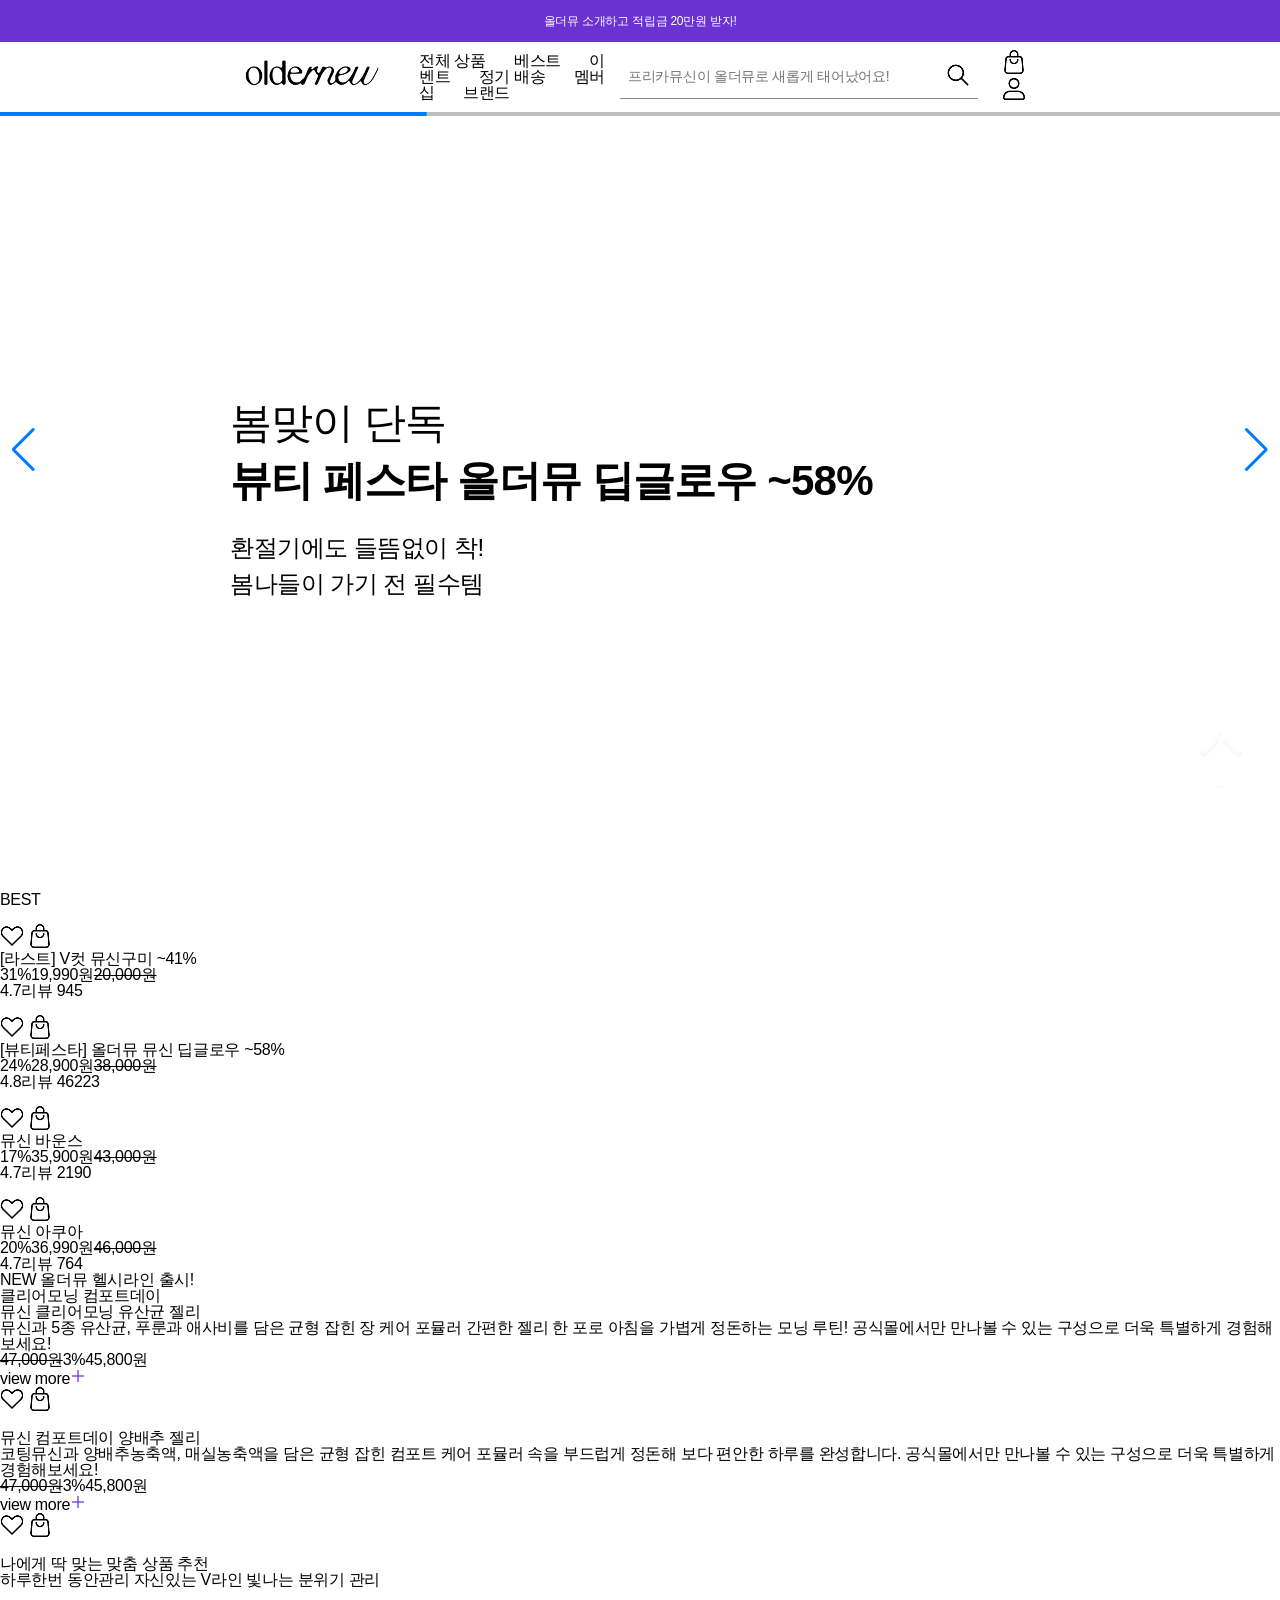
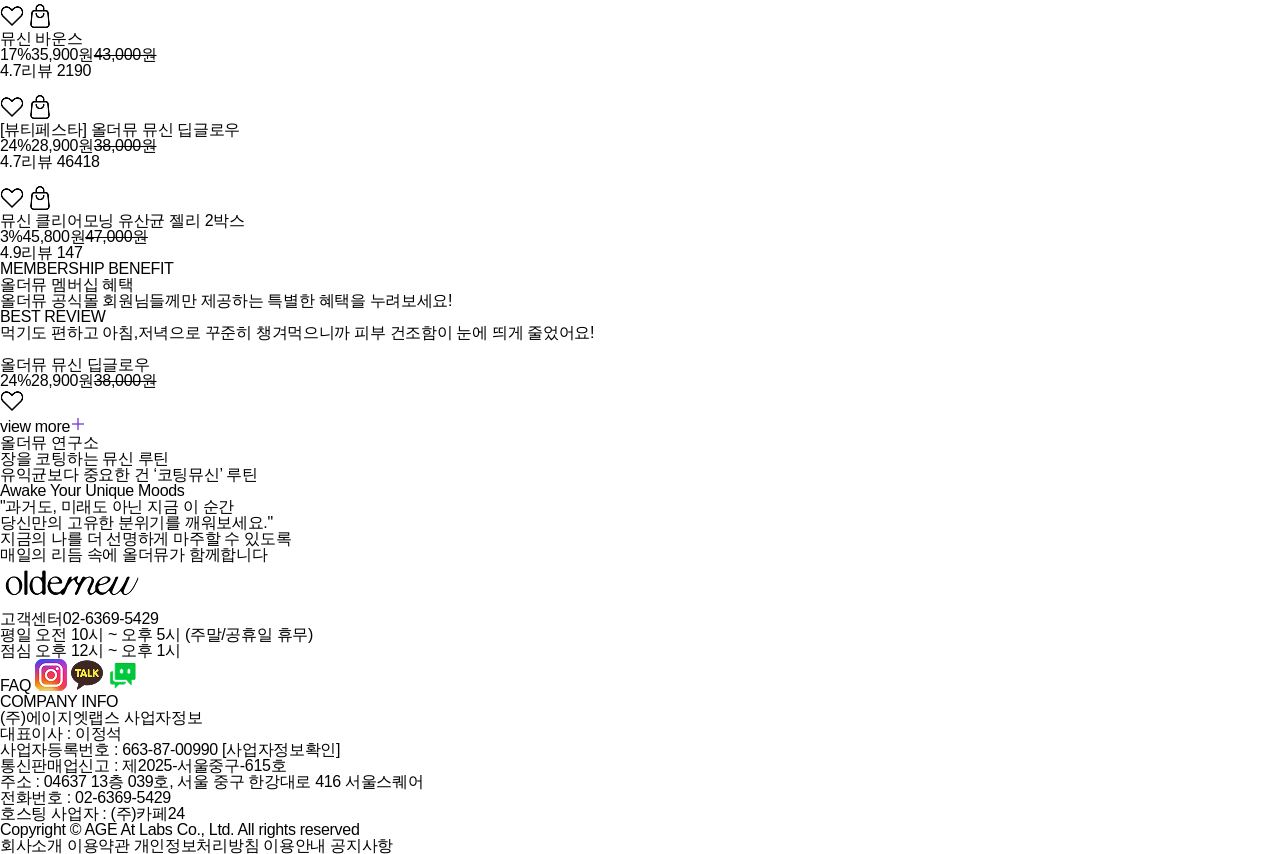
==== index.html @ cc470363 "fab 문제해결" ====
<!DOCTYPE html>
<html lang="ko">
<head>
    <meta charset="UTF-8">
    <meta name="viewport" content="width=device-width, initial-scale=1.0">
    <meta name="description" content="">
    <meta name="keywords" content="">
    <title>올더뮤</title>
    <!-- 플러그인, 웹글꼴, 파비콘 -->
    <!-- <link rel="shortcut icon" href="favicon.ico" type="image/x-icon"> -->
    <link rel="stylesheet" as="style" crossorigin href="https://cdn.jsdelivr.net/gh/orioncactus/pretendard@v1.3.9/dist/web/static/pretendard-dynamic-subset.min.css" />
    <!--swiper 필수 css cdn 연결-->
    <link rel="stylesheet" href="https://unpkg.com/swiper/swiper-bundle.css">
    <link rel="stylesheet" href="https://unpkg.com/swiper/swiper-bundle.min.css">
    <!--swiper 필수 JS cdn 연결-->
    <script src="https://unpkg.com/swiper/swiper-bundle.js"></script>
    <script src="https://unpkg.com/swiper/swiper-bundle.min.js"></script>
    <!-- 개별 사용자 디자인 파일 -->
    <link rel="stylesheet" href="./styles/reset.css">
    <link rel="stylesheet" href="./styles/common.css">
    <link rel="stylesheet" href="./styles/index.css">
    <link rel="stylesheet" href="./styles/responsive.css">
    <script src="./scripts/common.js" defer></script>
    <script src="./scripts/index.js" defer></script>
</head>
<body>
    <div id="wrap">
        <div id="top_bnr"> <!-- bg -->
            <div class="swiper top_bnr_swiper">
                <div class="swiper-wrapper">
                    <div class="swiper-slide slide1">
                        <a href="#">지금 회원가입시 15,000원 쿠폰 바로 증정!</a>
                    </div>
                    <div class="swiper-slide slide2">
                        <a href="#">올더뮤 소개하고 적립금 20만원 받자!</a>
                    </div>
                    <div class="swiper-slide slide3">
                        <a href="#">올더뮤 카카오플러스 추가 시 4,000원 쿠폰 증정!</a>
                    </div>
                </div>
            </div>
        </div>
        <header>
            <div class="h_left">
                <button type="button" id="menu_btn"><img src="./images/common/menu.png" alt="메뉴 열기"></button><!-- 모바일 환경에서 보여지는 햄버거메뉴 아이콘 -->
                <h1><a href="#"><img src="./images/common/logo.png" alt="올더뮤"></a></h1>
                <nav class="gnb_pc"><!-- pc, tablet 용 -->
                    <a href="#">전체 상품</a>
                    <a href="#">베스트</a>
                    <a href="#">이벤트</a>
                    <a href="#">정기 배송</a>
                    <a href="#">멤버십</a>
                    <a href="#">브랜드</a>
                </nav>
            </div>
            <div class="h_right">
                <form action="#" method="post" id="search_box">
                    <input type="search" name="search_txt" id="search_txt" placeholder="프리카뮤신이 올더뮤로 새롭게 태어났어요!">
                    <button type="submit" id="search_btn"><img src="./images/common/search.png" alt="검색하기"></button>
                </form>
                <div class="user_box">
                    <a href="#" class="cart"><img src="./images/common/cart.png" alt="장바구니"></a>
                    <a href="#" class="user"><img src="./images/common/user.png" alt="회원"></a>
                </div>
            </div>
        </header>
        <div id="side_menu"><!-- 햄버거메뉴 클릭하면 보이는 영역 -->
            <div class="menu_top">
                    <div class="login">
                        <a href="#">로그인 / 회원가입<img src="./images/common/next.png" alt=""></a>
                        <p>지금 로그인/회원가입하고 풍성한 헤택을 받아보세요!</p>
                    </div>
                <button type="button" id="close_btn"><img src="./images/common/close.png" alt="메뉴 닫기"></button>
            </div>
            <nav class="gnb_mobile"><!-- mobile(js로 복붙) --></nav>
            <div class="lnb">
                <a href="#">비회원 주문조회</a>
                <a href="#">고객센터</a>
                <a href="#">공지사항</a>
                <a href="#">도움말</a>
                <a href="#">FAQ</a>
            </div>
        </div>
        <div class="overlay"></div><!-- 모바일 환경에서 메뉴를 열었을때 뒷 배경이 어둡게 보이도록 함(클릭하면 메뉴 닫힘) -->
        <main>
            <div id="fab_wrap">
                <a href="#" class="top_btn"><img src="./images/common/top.png" alt="위로 올라가기"></a>
                <a href="#" class="chat_btn"><img src="./images/common/chat.png" alt="채팅상담하기"></a>
            </div>
            <div id="hero_bnr_wrap">
                <div class="swiper hero_bnr_swiper">
                    <div class="swiper-wrapper">
                        <div class="swiper-slide slide1">
                            <a href="#"><!-- bg -->
                                <div class="bnr_txt">
                                    <div class="title">
                                        <p>봄맞이 단독</p>
                                        <h1>뷰티 페스타 올더뮤 딥글로우 ~58%</h1>
                                    </div>
                                    <p class="detail">환절기에도 들뜸없이 착!<br>봄나들이 가기 전 필수템</p>
                                </div>
                            </a>
                        </div>
                        <div class="swiper-slide slide2">
                            <a href="#"><!-- bg -->
                                <div class="bnr_txt">
                                    <div class="title">
                                        <p>특별한 당신에게 소중한 마음을 담아</p>
                                        <h1>올더뮤 프리미엄 기프트 세트</h1>
                                    </div>
                                    <p class="detail">두가지 타입으로 준비된 기프트 세트로<br>당신의 하루를 특별하게 채워보세요!</p>
                                </div>
                            </a>
                        </div>
                        <div class="swiper-slide slide3">
                            <a href="#"><!-- bg -->
                                <div class="bnr_txt">
                                    <div class="title">
                                        <p>가벼운 하루의 시작</p>
                                        <h1>올더뮤 뮤신 클리어모닝 신제품 출시!</h1>
                                    </div>
                                    <p class="detail">아침마다 화장실 스트레스 없이 편안하게<br>뮤신+유산균5종+푸룬+애사비</p>
                                </div>
                            </a>
                        </div>
                    </div>
                    <div class="swiper-progressbar bar"></div>
                </div>
            </div>
            <div id="best_wrap">
                <h1>BEST</h1>
                <ul class="best_list">
                    <li class="best_product best1">
                        <div class="best_photo_box">
                            <a href="#" class="photo"><img src="./images/product/gummy.jpg" alt=""></a>
                            <div class="like_cart">
                                <a href="#" class="like"><img src="./images/common/like.png" alt="찜하기"></a>
                                <a href="#" class="cart"><img src="./images/common/cart.png" alt="장바구니에 담기"></a>
                            </div>
                        </div>
                        <div class="best_txt_box">
                            <a href="#">
                                <h2>[라스트] V컷 뮤신구미 ~41%</h2>
                                <p class="price"><span class=" discount">31%</span><em>19,990원</em><del>20,000원</del></p>
                            </a>
                            <a href="#" class="review"><img src="./images/common/rating.png" alt=""><span class="rating">4.7</span><span class="review-count">리뷰 945</span></a>
                        </div>
                    </li>
                    <li class="best_product best2">
                        <div class="best_photo_box">
                            <a href="#" class="photo"><img src="./images/product/deepglow.jpg" alt=""></a>
                            <div class="like_cart">
                                <a href="#" class="like"><img src="./images/common/like.png" alt="찜하기"></a>
                                <a href="#" class="cart"><img src="./images/common/cart.png" alt="장바구니에 담기"></a>
                            </div>
                        </div>
                        <div class="best_txt_box">
                            <a href="#">
                                <h2>[뷰티페스타] 올더뮤 뮤신 딥글로우 ~58%</h2>
                                <p class="price"><span class=" discount">24%</span><em>28,900원</em><del>38,000원</del></p>
                            </a>
                            <a href="#" class="review"><img src="./images/common/rating.png" alt=""><span class="rating">4.8</span><span class="review-count">리뷰 46223</span></a>
                        </div>
                    </li>
                    <li class="best_product best3">
                        <div class="best_photo_box">
                            <a href="#" class="photo"><img src="./images/product/bounce.jpg" alt=""></a>
                            <div class="like_cart">
                                <a href="#" class="like"><img src="./images/common/like.png" alt="찜하기"></a>
                                <a href="#" class="cart"><img src="./images/common/cart.png" alt="장바구니에 담기"></a>
                            </div>
                        </div>
                        <div class="best_txt_box">
                            <a href="#">
                                <h2>뮤신 바운스</h2>
                                <p class="price"><span class=" discount">17%</span><em>35,900원</em><del>43,000원</del></p>
                            </a>
                            <a href="#" class="review"><img src="./images/common/rating.png" alt=""><span class="rating">4.7</span><span class="review-count">리뷰 2190</span></a>
                        </div>
                    </li>
                    <li class="best_product best4">
                        <div class="best_photo_box">
                            <a href="#" class="photo"><img src="./images/product/aqua.jpg" alt=""></a>
                            <div class="like_cart">
                                <a href="#" class="like"><img src="./images/common/like.png" alt="찜하기"></a>
                                <a href="#" class="cart"><img src="./images/common/cart.png" alt="장바구니에 담기"></a>
                            </div>
                        </div>
                        <div class="best_txt_box">
                            <a href="#">
                                <h2>뮤신 아쿠아</h2>
                                <p class="price"><span class=" discount">20%</span><em>36,990원</em><del>46,000원</del></p>
                            </a>
                            <a href="#" class="review"><img src="./images/common/rating.png" alt=""><span class="rating">4.7</span><span class="review-count">리뷰 764</span></a>
                        </div>
                    </li>
                </ul>
            </div>
            <div id="new_wrap">
                <div class="new_title_tab">
                    <h1>NEW 올더뮤 헬시라인 출시!</h1>
                    <div class="tab">
                        <a href="#" class="clear">클리어모닝</a>
                        <a href="#" class="comfort">컴포트데이</a>
                    </div>
                </div>
                <div class="new_product clear_container">
                    <div class="new_txt_box">
                        <h1>뮤신 클리어모닝 유산균 젤리</h1>
                        <p class="detail">
                            <span>뮤신과 5종 유산균, 푸룬과 애사비를 담은 균형 잡힌 장 케어 포뮬러</span>
                            <span>간편한 젤리 한 포로 아침을 가볍게 정돈하는 모닝 루틴!</span>
                            <span>공식몰에서만 만나볼 수 있는 구성으로 더욱 특별하게 경험해보세요!</span></p>
                        <p class="price"><del>47,000원</del><span class="discount">3%</span><em>45,800원</em></p>
                        <div class="more">
                            <a href="#" class="more_btn">view more<img src="./images/common/more.png" alt=""></a>
                            <div class="like_cart">
                                <a href="#" class="like"><img src="./images/common/like.png" alt="찜하기"></a>
                                <a href="#" class="cart"><img src="./images/common/cart.png" alt="장바구니에 담기"></a>
                            </div>
                        </div>
                    </div>
                    <div class="swiper clear_swiper">
                        <div class="swiper-wrapper">
                            <div class="swiper-slide slide1"><img src="./images/main/new_clear1.jpg" alt=""></div>
                            <div class="swiper-slide slide2"><img src="./images/main/new_clear2.jpg" alt=""></div>
                            <div class="swiper-slide slide3"><img src="./images/main/new_clear3.jpg" alt=""></div>
                        </div>
                    </div>
                </div>
                <div class="new_product comfort_container">
                    <div class="new_txt_box">
                        <h1>뮤신 컴포트데이 양배추 젤리</h1>
                        <p class="detail">
                            <span>코팅뮤신과 양배추농축액, 매실농축액을 담은 균형 잡힌 컴포트 케어 포뮬러</span>
                            <span>속을 부드럽게 정돈해 보다 편안한 하루를 완성합니다.</span>
                            <span>공식몰에서만 만나볼 수 있는 구성으로 더욱 특별하게 경험해보세요!</span>
                        </p>
                        <p class="price"><del>47,000원</del><span class="discount">3%</span><em>45,800원</em></p>
                        <div class="more">
                            <a href="#" class="more_btn">view more<img src="./images/common/more.png" alt=""></a>
                            <div class="like_cart">
                                <a href="#" class="like"><img src="./images/common/like.png" alt="찜하기"></a>
                                <a href="#" class="cart"><img src="./images/common/cart.png" alt="장바구니에 담기"></a>
                            </div>
                        </div>
                    </div>
                    <div class="swiper clear_swiper">
                        <div class="swiper-wrapper">
                            <div class="swiper-slide slide1"><img src="./images/main/new_comport1.jpg" alt=""></div>
                            <div class="swiper-slide slide2"><img src="./images/main/new_comport2.jpg" alt=""></div>
                            <div class="swiper-slide slide3"><img src="./images/main/new_comport3.jpg" alt=""></div>
                        </div>
                    </div>
                </div>
            </div>
            <div id="recommendation_wrap">
                <div class="recommendation_left">
                    <h1>나에게 딱 맞는 <span>맞춤 상품 추천</span></h1>
                    <div class="tab">
                        <a href="#" class="once_day">하루한번 동안관리</a>
                        <a href="#" class="v_line">자신있는 V라인</a>
                        <a href="#" class="mode">빛나는 분위기 관리</a>
                    </div>
                </div>
                <div class="recommendation_right">
                    <div class="swiper once_day_swiper">
                        <div class="swiper-wrapper">
                            <div class="swiper-slide slide1">
                                <div class="rec_photo_box">
                                    <a href="#" class="photo"><img src="./images/product/bounce.jpg" alt=""></a>
                                    <div class="like_cart">
                                        <a href="#" class="like"><img src="./images/common/like.png" alt="찜하기"></a>
                                        <a href="#" class="cart"><img src="./images/common/cart.png" alt="장바구니에 담기"></a>
                                    </div>
                                </div>
                                <div class="rec_txt_box">
                                    <a href="#">
                                        <h2>뮤신 바운스</h2>
                                        <p class="price"><span class=" discount">17%</span><em>35,900원</em><del>43,000원</del></p>
                                    </a>
                                    <a href="#" class="review"><img src="./images/common/rating.png" alt=""><span class="rating">4.7</span><span class="review-count">리뷰 2190</span></a>
                                </div>
                            </div>
                            <div class="swiper-slide slide2">
                                <div class="rec_photo_box">
                                    <a href="#" class="photo"><img src="./images/product/gummy.jpg" alt=""></a>
                                    <div class="like_cart">
                                        <a href="#" class="like"><img src="./images/common/like.png" alt="찜하기"></a>
                                        <a href="#" class="cart"><img src="./images/common/cart.png" alt="장바구니에 담기"></a>
                                    </div>
                                </div>
                                <div class="rec_txt_box">
                                    <a href="#">
                                        <h2>[라스트] V컷 뮤신구미 ~41%</h2>
                                        <p class="price"><span class=" discount">31%</span><em>19,990원</em><del>20,000원</del></p>
                                    </a>
                                    <a href="#" class="review"><img src="./images/common/rating.png" alt=""><span class="rating">4.7</span><span class="review-count">리뷰 945</span></a>
                                </div>
                            </div>
                            <div class="swiper-slide slide3">
                                <div class="rec_photo_box">
                                    <a href="#" class="photo"><img src="./images/product/aqua.jpg" alt=""></a>
                                    <div class="like_cart">
                                        <a href="#" class="like"><img src="./images/common/like.png" alt="찜하기"></a>
                                        <a href="#" class="cart"><img src="./images/common/cart.png" alt="장바구니에 담기"></a>
                                    </div>
                                </div>
                                <div class="rec_txt_box">
                                    <a href="#">
                                        <h2>뮤신 아쿠아</h2>
                                        <p class="price"><span class=" discount">20%</span><em>36,990원</em><del>46,000원</del></p>
                                    </a>
                                    <a href="#" class="review"><img src="./images/common/rating.png" alt=""><span class="rating">4.7</span><span class="review-count">리뷰 764</span></a>
                                </div>
                            </div>
                        </div>
                    </div>
                    <div class="swiper v_line_swiper">
                        <div class="swiper-wrapper">
                            <div class="swiper-slide slide1">
                                <div class="rec_photo_box">
                                    <a href="#" class="photo"><img src="./images/product/deepglow.jpg" alt=""></a>
                                    <div class="like_cart">
                                        <a href="#" class="like"><img src="./images/common/like.png" alt="찜하기"></a>
                                        <a href="#" class="cart"><img src="./images/common/cart.png" alt="장바구니에 담기"></a>
                                    </div>
                                </div>
                                <div class="rec_txt_box">
                                    <a href="#">
                                        <h2>[뷰티페스타] 올더뮤 뮤신 딥글로우</h2>
                                        <p class="price"><span class=" discount">24%</span><em>28,900원</em><del>38,000원</del></p>
                                    </a>
                                    <a href="#" class="review"><img src="./images/common/rating.png" alt=""><span class="rating">4.7</span><span class="review-count">리뷰 46418</span></a>
                                </div>
                            </div>
                            <div class="swiper-slide slide2">
                                <div class="rec_photo_box">
                                    <a href="#" class="photo"><img src="./images/product/gummy.jpg" alt=""></a>
                                    <div class="like_cart">
                                        <a href="#" class="like"><img src="./images/common/like.png" alt="찜하기"></a>
                                        <a href="#" class="cart"><img src="./images/common/cart.png" alt="장바구니에 담기"></a>
                                    </div>
                                </div>
                                <div class="rec_txt_box">
                                    <a href="#">
                                        <h2>[라스트] V컷 뮤신구미 ~41%</h2>
                                        <p class="price"><span class=" discount">31%</span><em>19,990원</em><del>20,000원</del></p>
                                    </a>
                                    <a href="#" class="review"><img src="./images/common/rating.png" alt=""><span class="rating">4.7</span><span class="review-count">리뷰 945</span></a>
                                </div>
                            </div>
                            <div class="swiper-slide slide3">
                                <div class="rec_photo_box">
                                    <a href="#" class="photo"><img src="./images/product/bounce.jpg" alt=""></a>
                                    <div class="like_cart">
                                        <a href="#" class="like"><img src="./images/common/like.png" alt="찜하기"></a>
                                        <a href="#" class="cart"><img src="./images/common/cart.png" alt="장바구니에 담기"></a>
                                    </div>
                                </div>
                                <div class="rec_txt_box">
                                    <a href="#">
                                        <h2>뮤신 바운스</h2>
                                        <p class="price"><span class=" discount">17%</span><em>35,900원</em><del>43,000원</del></p>
                                    </a>
                                    <a href="#" class="review"><img src="./images/common/rating.png" alt=""><span class="rating">4.7</span><span class="review-count">리뷰 2190</span></a>
                                </div>
                            </div>
                        </div>
                    </div>
                    <div class="swiper mode_swiper">
                        <div class="swiper-wrapper">
                            <div class="swiper-slide slide1">
                                <div class="rec_photo_box">
                                    <a href="#" class="photo"><img src="./images/product/clear.jpg" alt=""></a>
                                    <div class="like_cart">
                                        <a href="#" class="like"><img src="./images/common/like.png" alt="찜하기"></a>
                                        <a href="#" class="cart"><img src="./images/common/cart.png" alt="장바구니에 담기"></a>
                                    </div>
                                </div>
                                <div class="rec_txt_box">
                                    <a href="#">
                                        <h2>뮤신 클리어모닝 유산균 젤리 2박스</h2>
                                        <p class="price"><span class=" discount">3%</span><em>45,800원</em><del>47,000원</del></p>
                                    </a>
                                    <a href="#" class="review"><img src="./images/common/rating.png" alt=""><span class="rating">4.9</span><span class="review-count">리뷰 147</span></a>
                                </div>
                            </div>
                            <div class="swiper-slide slide2">
                                <div class="rec_photo_box">
                                    <a href="#" class="photo"><img src="./images/product/deepglow.jpg" alt=""></a>
                                    <div class="like_cart">
                                        <a href="#" class="like"><img src="./images/common/like.png" alt="찜하기"></a>
                                        <a href="#" class="cart"><img src="./images/common/cart.png" alt="장바구니에 담기"></a>
                                    </div>
                                </div>
                                <div class="rec_txt_box">
                                    <a href="#">
                                        <h2>[뷰티페스타] 올더뮤 뮤신 딥글로우</h2>
                                        <p class="price"><span class=" discount">24%</span><em>28,900원</em><del>38,000원</del></p>
                                    </a>
                                    <a href="#" class="review"><img src="./images/common/rating.png" alt=""><span class="rating">4.7</span><span class="review-count">리뷰 46418</span></a>
                                </div>
                            </div>
                            <div class="swiper-slide slide3">
                                <div class="rec_photo_box">
                                    <a href="#" class="photo"><img src="./images/product/aqua.jpg" alt=""></a>
                                    <div class="like_cart">
                                        <a href="#" class="like"><img src="./images/common/like.png" alt="찜하기"></a>
                                        <a href="#" class="cart"><img src="./images/common/cart.png" alt="장바구니에 담기"></a>
                                    </div>
                                </div>
                                <div class="rec_txt_box">
                                    <a href="#">
                                        <h2>뮤신 아쿠아</h2>
                                        <p class="price"><span class=" discount">20%</span><em>36,990원</em><del>46,000원</del></p>
                                    </a>
                                    <a href="#" class="review"><img src="./images/common/rating.png" alt=""><span class="rating">4.7</span><span class="review-count">리뷰 764</span></a>
                                </div>
                            </div>
                        </div>
                    </div>
                </div>
            </div>
            <div id="membership_bnr_wrap">
                <a href="#" class="membership_bnr"><!-- bg -->
                    <div class="member_txt_box">
                        <p>MEMBERSHIP BENEFIT</p>
                        <h1>올더뮤 멤버십 혜택</h1>
                        <p>올더뮤 공식몰 회원님들께만 제공하는 특별한 혜택을 누려보세요!</p>
                    </div>
                </a>
            </div>
            <div id="best_review_wrap">
                <div class="review_title_btn">
                    <h1>BEST REVIEW</h1>
                    <div class="btn_box">
                        <div class="swiper-button-prev prev"></div>
                        <div class="swiper-button-next next"></div>
                    </div>
                </div>
                <div class="review_swiper_wrap">
                    <div class="swiper review_swiper">
                        <div class="swiper-wrapper">
                            <div class="swiper-slide slide1">
                                <a href="#" class="review_photo_box"><!-- bg -->
                                    <p class="review_txt">
                                        <span>먹기도 편하고 아침,저녁으로 꾸준히 챙겨먹으니까</span>
                                        <span>피부 건조함이 눈에 띄게 줄었어요!</span>
                                    </p>
                                </a>
                                <div class="review_product">
                                    <a href="#" class="product">
                                        <p class="p_photo"><img src="./images/product/deepglow.jpg" alt=""></p>
                                        <div class="p_txt">
                                            <h2>올더뮤 뮤신 딥글로우</h2>
                                            <p class="price"><span class="discount">24%</span><em>28,900원</em><del>38,000원</del></p>
                                        </div>
                                    </a>
                                    <a href="#" class="like"><img src="./images/common/like.png" alt="찜하기"></a>
                                </div>
                            </div>
                            <div class="swiper-slide slide2">
                                <a href="#" class="review_photo_box"><!-- bg -->
                                    <p class="review_txt">
                                        <span>악건성에 민감성 피부라 피부고민이 많았는데,</span>
                                        <span>이거 먹었더니 효과 제대로 봤어요!</span>
                                    </p>
                                </a>
                                <div class="review_product">
                                    <a href="#" class="product">
                                        <p class="p_photo"><img src="./images/product/deepglow.jpg" alt=""></p>
                                        <div class="p_txt">
                                            <h2>올더뮤 뮤신 딥글로우</h2>
                                            <p class="price"><span class="discount">24%</span><em>28,900원</em><del>38,000원</del></p>
                                        </div>
                                    </a>
                                    <a href="#" class="like"><img src="./images/common/like.png" alt="찜하기"></a>
                                </div>
                            </div>
                            <div class="swiper-slide slide3">
                                <a href="#" class="review_photo_box"><!-- bg -->
                                    <p class="review_txt">
                                        <span>이렇게 빠르게 효과를 본 건 처음이에요!</span>
                                        <span>간편하니까 먹기도 너무 편하고 좋아요.</span>
                                    </p>
                                </a>
                                <div class="review_product">
                                    <a href="#" class="product">
                                        <p class="p_photo"><img src="./images/product/bounce.jpg" alt=""></p>
                                        <div class="p_txt">
                                            <h2>뮤신 바운스</h2>
                                            <p class="price"><span class="discount">17%</span><em>35,900원</em><del>43,000원</del></p>
                                        </div>
                                    </a>
                                    <a href="#" class="like"><img src="./images/common/like.png" alt="찜하기"></a>
                                </div>
                            </div>
                            <div class="swiper-slide slide4">
                                <a href="#" class="review_photo_box"><!-- bg -->
                                    <p class="review_txt">
                                        <span>먹기도 편하고 아침,저녁으로 꾸준히 챙겨먹으니까</span>
                                        <span>피부 건조함이 눈에 띄게 줄었어요!</span>
                                    </p>
                                </a>
                                <div class="review_product">
                                    <a href="#" class="product">
                                        <p class="p_photo"><img src="./images/product/deepglow.jpg" alt=""></p>
                                        <div class="p_txt">
                                            <h2>올더뮤 뮤신 딥글로우</h2>
                                            <p class="price"><span class="discount">24%</span><em>28,900원</em><del>38,000원</del></p>
                                        </div>
                                    </a>
                                    <a href="#" class="like"><img src="./images/common/like.png" alt="찜하기"></a>
                                </div>
                            </div>
                            <div class="swiper-slide slide5">
                                <a href="#" class="review_photo_box"><!-- bg -->
                                    <p class="review_txt">
                                        <span>간편하게 먹을 수 있으니까</span>
                                        <span>더 꾸준히 잘 챙겨먹을 수 있어서 좋아요!</span>
                                    </p>
                                </a>
                                <div class="review_product">
                                    <a href="#" class="product">
                                        <p class="p_photo"><img src="./images/product/bounce.jpg" alt=""></p>
                                        <div class="p_txt">
                                            <h2>뮤신 바운스</h2>
                                            <p class="price"><span class="discount">17%</span><em>35,900원</em><del>43,000원</del></p>
                                        </div>
                                    </a>
                                    <a href="#" class="like"><img src="./images/common/like.png" alt="찜하기"></a>
                                </div>
                            </div>
                            <div class="swiper-slide slide6">
                                <a href="#" class="review_photo_box"><!-- bg -->
                                    <p class="review_txt">
                                        <span>이렇게 빠르게 효과를 본 건 처음이에요!</span>
                                        <span>간편하니까 먹기도 너무 편하고 좋아요.</span>
                                    </p>
                                </a>
                                <div class="review_product">
                                    <a href="#" class="product">
                                        <p class="p_photo"><img src="./images/product/bounce.jpg" alt=""></p>
                                        <div class="p_txt">
                                            <h2>뮤신 바운스</h2>
                                            <p class="price"><span class="discount">17%</span><em>35,900원</em><del>43,000원</del></p>
                                        </div>
                                    </a>
                                    <a href="#" class="like"><img src="./images/common/like.png" alt="찜하기"></a>
                                </div>
                            </div>
                        </div>
                    </div>
                </div>
                <a href="#" class="more_btn">view more<img src="./images/common/more.png" alt=""></a>
            </div>
            <div id="magazin_wrap">
                <h1>올더뮤 연구소</h1>
                <div class="swiper magazine">
                    <div class="swiper-wrapper">
                        <div class="swiper-slide slide1">
                            <a href="#"><!-- bg -->
                                <dl>
                                    <dt>장을 코팅하는 뮤신 루틴</dt>
                                    <dd>유익균보다 중요한 건 ‘코팅뮤신’ 루틴</dd>
                                </dl>
                            </a>
                        </div>
                        <div class="swiper-slide slide2">
                            <a href="#"><!-- bg -->
                                <dl>
                                    <dt><span>고객 인증, '루틴'의 힘!</span><span>100일 리뷰</span></dt>
                                    <dd>매일 오후 2시, 나를 깨운 100일의 시간</dd>
                                </dl>
                            </a>
                        </div>
                        <div class="swiper-slide slide3">
                            <a href="#"><!-- bg -->
                                <dl>
                                    <dt><span>그래서 뮤신이</span><span>피부에 어떻게 좋아요?</span></dt>
                                    <dd>뮤신 테크놀로지가 증명한 나노뮤신의 역할</dd>
                                </dl>
                            </a>
                        </div>
                        <div class="swiper-slide slide4">
                            <a href="#"><!-- bg -->
                                <dl>
                                    <dt>뮤신이란?</dt>
                                    <dd>뮤신의 발견과 기원</dd>
                                </dl>
                            </a>
                        </div>
                        <div class="swiper-slide slide5">
                            <a href="#"><!-- bg -->
                                <dl>
                                    <dt><span>뮤신의 두 얼굴,</span><span>나노뮤신 VS 코팅뮤신</span></dt>
                                    <dd>스며드는 나노뮤신과 지켜주는 코팅뮤신</dd>
                                </dl>
                            </a>
                        </div>
                        <div class="swiper-slide slide6">
                            <a href="#"><!-- bg -->
                                <dl>
                                    <dt><span>피부관리, 바르고 먹는</span><span>듀얼 루틴이 필요한 이유</span></dt>
                                    <dd>바르고 먹고, 내 피부를 위한 듀얼 루틴</dd>
                                </dl>
                            </a>
                        </div>
                    </div>
                </div>
            </div>
            <div id="brand_wrap"><!-- bg -->
                <div class="brand_txt">
                    <h1>Awake Your Unique Moods</h1>
                    <p>"과거도, 미래도 아닌 지금 이 순간<br>당신만의 고유한 분위기를 깨워보세요."</p>
                    <p>지금의 나를 더 선명하게 마주할 수 있도록<br>매일의 리듬 속에 올더뮤가 함께합니다</p>
                </div>
            </div>
        </main>
        <footer>
            <div class="f_left">
                <h1 class="f_logo"><img src="./images/common/logo.png" alt="올더뮤"></h1>
                <div class="customer_service">
                    <address><span class="label">고객센터</span><span class="tel">02-6369-5429</span></address>
                    <p class="tel_time">평일 오전 10시 ~ 오후 5시 (주말/공휴일 휴무)<br>점심 오후 12시 ~ 오후 1시</p>
                </div>
                <div class="customer_support">
                    <a href="#" class="faq">FAQ</a>
                    <a href="#" class="instargram"><img src="./images/common/instar.png" alt="인스타그램 바로가기"></a>
                    <a href="#" class="kakao"><img src="./images/common/kakao.png" alt="카카오톡 문의하기"></a>
                    <a href="#" class="naver"><img src="./images/common/naver.png" alt="네이버톡톡 문의하기"></a>
                </div>
            </div>
            <div class="f_right">
                <h2>COMPANY INFO</h2>
                <p>(주)에이지엣랩스 사업자정보<br>대표이사 : 이정석<br>사업자등록번호 : 663-87-00990 [사업자정보확인]<br>통신판매업신고 : 제2025-서울중구-615호</p>
                <address>주소 : 04637 13층 039호, 서울 중구 한강대로 416 서울스퀘어<br>전화번호 : 02-6369-5429</address>
                <p>호스팅 사업자 : (주)카페24<br>Copyright &copy; AGE At Labs Co., Ltd. All rights reserved</p>
            </div>
            <div class="f_bottom">
                <a href="#">회사소개</a>
                <a href="#">이용약관</a>
                <a href="#">개인정보처리방침</a>
                <a href="#">이용안내</a>
                <a href="#">공지사항</a>
            </div>
        </footer>
    </div>
</body>
</html>
---- styles/common.css ----
/* common.css */
/* ==================================header */
#wrap {}
#wrap header {
    display: flex; align-items: center; justify-content: space-between; height: 70px;
    padding: 0 240px;
}
#wrap header .h_left {display: flex; align-items: center;}
#wrap header .h_left #menu_btn {width: 24px; margin-right: 12px; display: none;}/* 전체메뉴 펼치기(햄버거 메뉴) */
#wrap header .h_left #menu_btn img {width: 100%;}
#wrap header .h_left h1 { margin-right: 34px;}
#wrap header .h_left h1 a {display: block; width: 145px;}
#wrap header .h_left h1 a img {width: 100%;}
#wrap header .h_left .gnb_pc {}
#wrap header .h_left .gnb_pc a {margin-right: 24px;}
#wrap header .h_left .gnb_pc a:last-child {margin: 0;}
#wrap header .h_right {display: flex; align-items: center;}
#wrap header .h_right #search_box {
    display: flex; align-items: center;
    margin-right: 24px; padding: 8px;
    border-bottom: 1px solid #888;
    font-size: 0.88rem;
}
#wrap header .h_right #search_box #search_txt {
    background: none; width: 306px; margin-right: 12px;
}
#wrap header .h_right #search_box #search_btn {}
#wrap header .h_right .user_box {}
#wrap header .h_right .user_box .cart {display: inline-block; width: 24px; margin-right: 14px;}
#wrap header .h_right .user_box .cart img {width: 100%;}
#wrap header .h_right .user_box .user {display: inline-block; width: 24px;}
#wrap header .h_right .user_box .user img {width: 100%;}
/* 햄버거메뉴 클릭하면 보이는 영역 */
#wrap #side_menu {display: none;} 
#wrap #side_menu .menu_top {}
#wrap #side_menu .menu_top .log_in {}
#wrap #side_menu .menu_top .log_in a {}
#wrap #side_menu .menu_top .log_in a img {}
#wrap #side_menu .menu_top .log_in p {}
#wrap #side_menu .menu_top #close_btn {}
#wrap #side_menu .menu_top #close_btn img {}
#wrap #side_menu .gnb_mobile {} /* mobile(js로 복붙) */
#wrap #side_menu .lnb {}
#wrap #side_menu .lnb a {}
#wrap .overlay {} /* 모바일 환경에서 메뉴를 열었을때 뒷 배경이 어둡게 보이도록 함(클릭하면 메뉴 닫힘) */
---- styles/index.css ----
/* index.css */
/* ==================================== 띠배너 */
#wrap #top_bnr {
    background-color: #6B32D2;
} /* bg */
#wrap #top_bnr .top_bnr_swiper {height: 42px;}
#wrap #top_bnr .top_bnr_swiper .swiper-wrapper {}
#wrap #top_bnr .top_bnr_swiper .swiper-wrapper .swiper-slide {}
#wrap #top_bnr .top_bnr_swiper .swiper-wrapper .swiper-slide a {
    color: #fff; text-align: center; display: block; line-height: 42px; font-size: 0.75rem;
}
#wrap #top_bnr .top_bnr_swiper .swiper-wrapper .slide1 {}
#wrap #top_bnr .top_bnr_swiper .swiper-wrapper .slide2 {}
#wrap #top_bnr .top_bnr_swiper .swiper-wrapper .slide3 {}

/* ====================================== main */
#wrap main {}
/* ====================================== fab */
#wrap main #fab_wrap {
    position: fixed; right: 32px; bottom: 40px; z-index: 999;
}
#wrap main #fab_wrap a {display: block; width: 54px;}
#wrap main #fab_wrap .top_btn {
    opacity: 0; transform: translateY(20px); 
    transition: 0.3s;
}
#wrap main #fab_wrap .top_btn.show {opacity: 1; transform: translateY(0); }/* 스크롤을 해서 나타난 상태 */
#wrap main #fab_wrap .top_btn img {width: 100%;}
#wrap main #fab_wrap .chat_btn {margin-top: 12px;}
#wrap main #fab_wrap .chat_btn img {width: 100%;}

/* ====================================== 히어로배너 */
#wrap main #hero_bnr_wrap {}
#wrap main #hero_bnr_wrap .hero_bnr_swiper {}
#wrap main #hero_bnr_wrap .hero_bnr_swiper .swiper-wrapper {}
/* --------------------------- 공통 swiper-slide */
#wrap main #hero_bnr_wrap .hero_bnr_swiper .swiper-wrapper .swiper-slide {}
#wrap main #hero_bnr_wrap .hero_bnr_swiper .swiper-wrapper .swiper-slide a {
    display: block; background-position: center; background-size: cover; padding:290px 230px;
}
#wrap main #hero_bnr_wrap .hero_bnr_swiper .swiper-wrapper .swiper-slide a .bnr_txt {}
#wrap main #hero_bnr_wrap .hero_bnr_swiper .swiper-wrapper .swiper-slide a .bnr_txt .title {margin-bottom: 28px;}
#wrap main #hero_bnr_wrap .hero_bnr_swiper .swiper-wrapper .swiper-slide a .bnr_txt .title > * {font-size: 2.63rem;}
#wrap main #hero_bnr_wrap .hero_bnr_swiper .swiper-wrapper .swiper-slide a .bnr_txt .title p {margin-bottom: 16px;}
#wrap main #hero_bnr_wrap .hero_bnr_swiper .swiper-wrapper .swiper-slide a .bnr_txt .title h1 {font-weight: 700;}
#wrap main #hero_bnr_wrap .hero_bnr_swiper .swiper-wrapper .swiper-slide a .bnr_txt > .detail {font-size: 1.5rem; line-height: 1.5;}
/* --------------------------- 개별 slide */
#wrap main #hero_bnr_wrap .hero_bnr_swiper .swiper-wrapper .slide1 a {background-image: url(../images/main/hero_bnr1.jpg);}
#wrap main #hero_bnr_wrap .hero_bnr_swiper .swiper-wrapper .slide2 a {background-image: url(../images/main/hero_bnr2.jpg);}
#wrap main #hero_bnr_wrap .hero_bnr_swiper .swiper-wrapper .slide3 a {background-image: url(../images/main/hero_bnr3.jpg);}
/* --------------------------- swiper-pagination */
#wrap main #hero_bnr_wrap .hero_bnr_swiper .bar {}
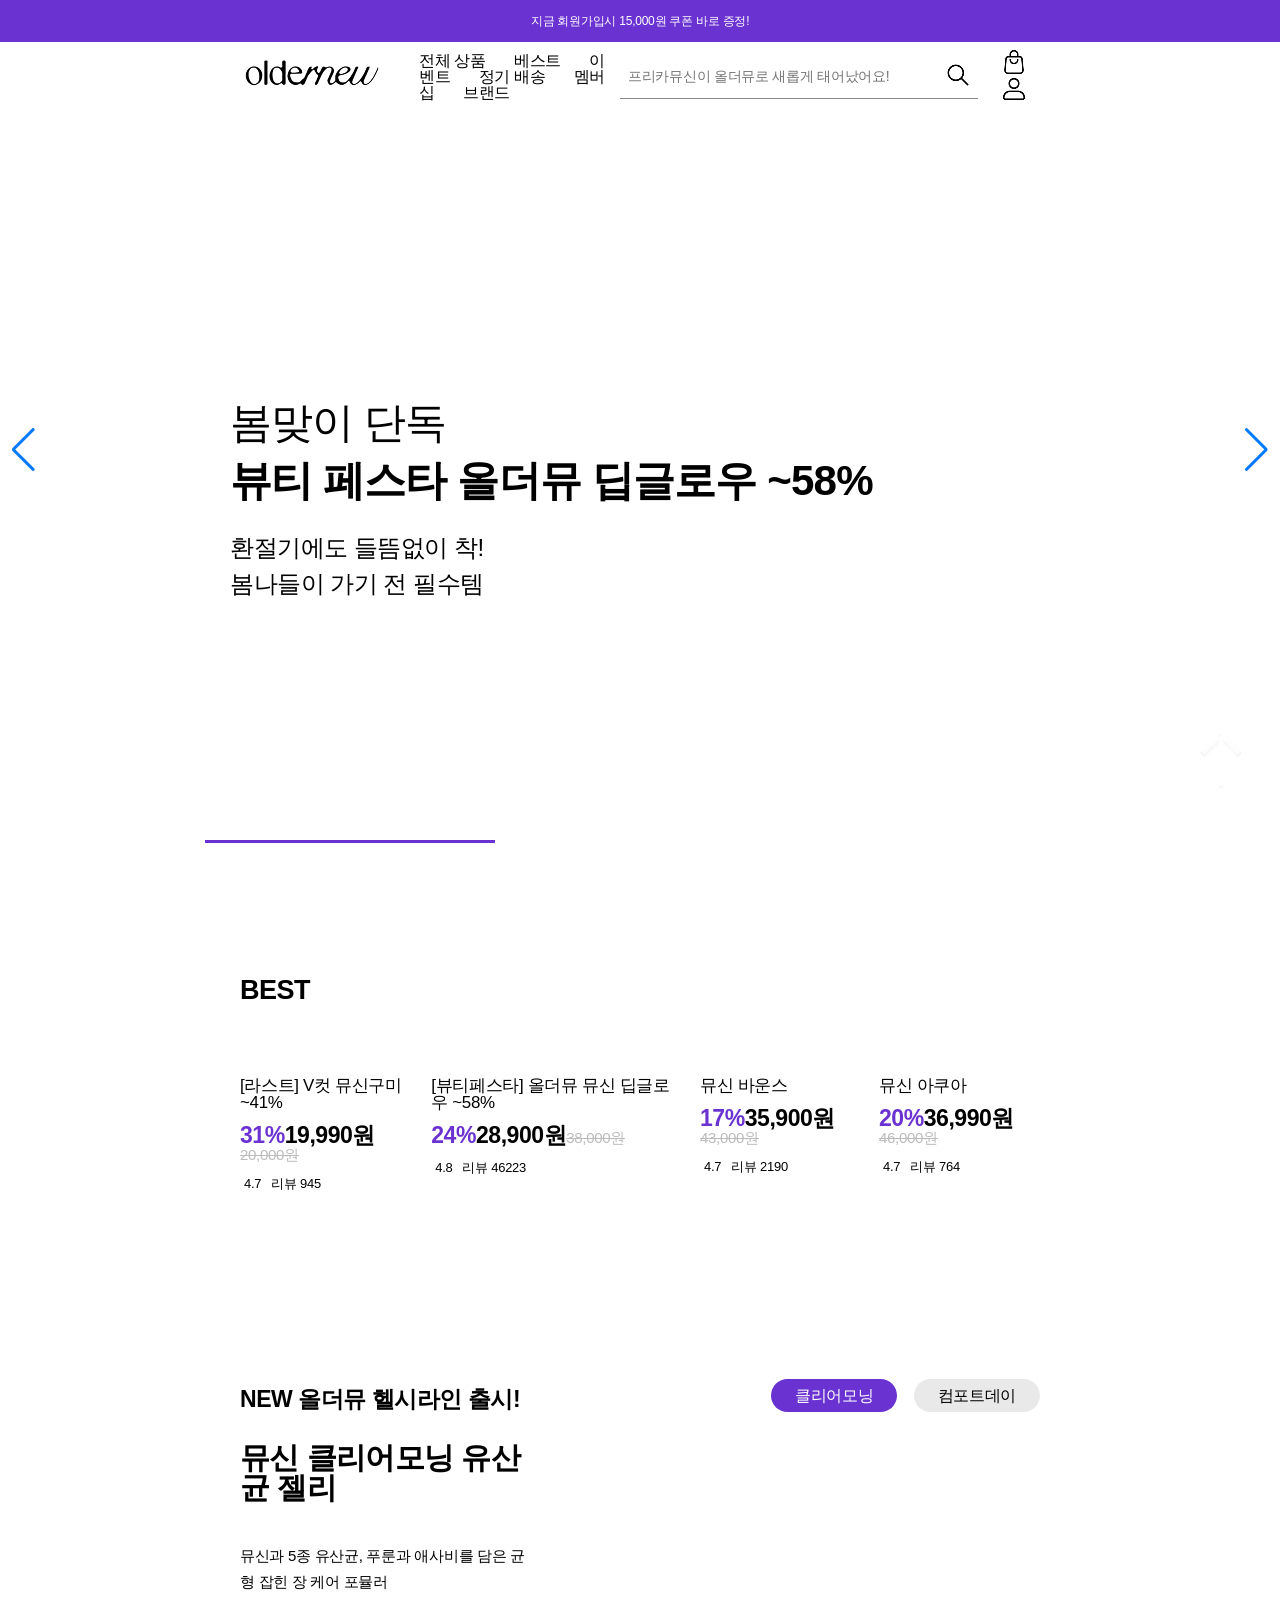
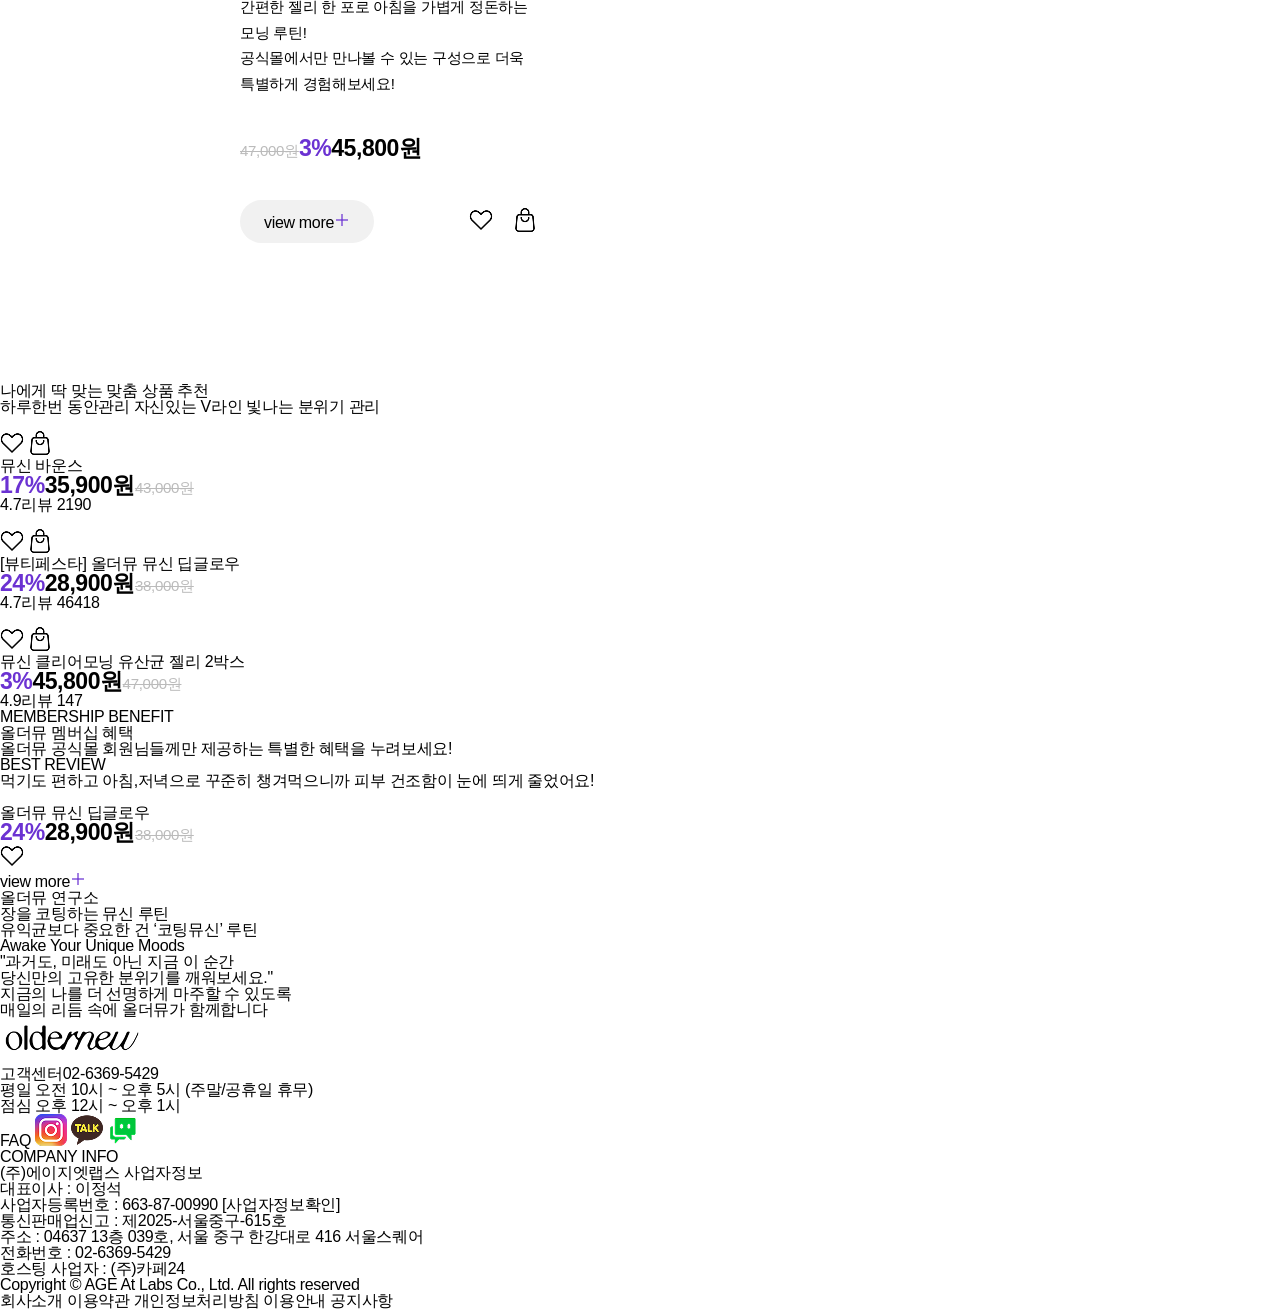
==== commit a97fd2b2: "베스트 영역 완료, 신제품 영역 작업중" ====
--- a/index.html
+++ b/index.html
@@ -124,7 +124,7 @@
                             </a>
                         </div>
                     </div>
-                    <div class="swiper-progressbar bar"></div>
+                    <div class="swiper-pagination bar"></div>
                 </div>
             </div>
             <div id="best_wrap">
@@ -132,7 +132,10 @@
                 <ul class="best_list">
                     <li class="best_product best1">
                         <div class="best_photo_box">
-                            <a href="#" class="photo"><img src="./images/product/gummy.jpg" alt=""></a>
+                            <a href="#" class="photo">
+                                <img class="prod" src="./images/product/gummy.jpg" alt="">
+                                <img class="prod_hover" src="./images/product/gummy_h.jpg" alt="">
+                            </a>
                             <div class="like_cart">
                                 <a href="#" class="like"><img src="./images/common/like.png" alt="찜하기"></a>
                                 <a href="#" class="cart"><img src="./images/common/cart.png" alt="장바구니에 담기"></a>
@@ -141,14 +144,17 @@
                         <div class="best_txt_box">
                             <a href="#">
                                 <h2>[라스트] V컷 뮤신구미 ~41%</h2>
-                                <p class="price"><span class=" discount">31%</span><em>19,990원</em><del>20,000원</del></p>
-                            </a>
-                            <a href="#" class="review"><img src="./images/common/rating.png" alt=""><span class="rating">4.7</span><span class="review-count">리뷰 945</span></a>
+                                <p class="price"><span class="discount">31%</span><em>19,990원</em><del>20,000원</del></p>
+                            </a>
+                            <a href="#" class="review"><img src="./images/common/rating.png" alt=""><span class="rating">4.7</span><span class="review_count">리뷰 945</span></a>
                         </div>
                     </li>
                     <li class="best_product best2">
                         <div class="best_photo_box">
-                            <a href="#" class="photo"><img src="./images/product/deepglow.jpg" alt=""></a>
+                            <a href="#" class="photo">
+                                <img class="prod" src="./images/product/deepglow.jpg" alt="">
+                                <img class="prod_hover" src="./images/product/deepglow_h.jpg" alt="">
+                            </a>
                             <div class="like_cart">
                                 <a href="#" class="like"><img src="./images/common/like.png" alt="찜하기"></a>
                                 <a href="#" class="cart"><img src="./images/common/cart.png" alt="장바구니에 담기"></a>
@@ -159,12 +165,15 @@
                                 <h2>[뷰티페스타] 올더뮤 뮤신 딥글로우 ~58%</h2>
                                 <p class="price"><span class=" discount">24%</span><em>28,900원</em><del>38,000원</del></p>
                             </a>
-                            <a href="#" class="review"><img src="./images/common/rating.png" alt=""><span class="rating">4.8</span><span class="review-count">리뷰 46223</span></a>
+                            <a href="#" class="review"><img src="./images/common/rating.png" alt=""><span class="rating">4.8</span><span class="review_count">리뷰 46223</span></a>
                         </div>
                     </li>
                     <li class="best_product best3">
                         <div class="best_photo_box">
-                            <a href="#" class="photo"><img src="./images/product/bounce.jpg" alt=""></a>
+                            <a href="#" class="photo">
+                                <img class="prod" src="./images/product/bounce.jpg" alt="">
+                                <img class="prod_hover" src="./images/product/bounce_h.jpg" alt="">
+                            </a>
                             <div class="like_cart">
                                 <a href="#" class="like"><img src="./images/common/like.png" alt="찜하기"></a>
                                 <a href="#" class="cart"><img src="./images/common/cart.png" alt="장바구니에 담기"></a>
@@ -175,12 +184,15 @@
                                 <h2>뮤신 바운스</h2>
                                 <p class="price"><span class=" discount">17%</span><em>35,900원</em><del>43,000원</del></p>
                             </a>
-                            <a href="#" class="review"><img src="./images/common/rating.png" alt=""><span class="rating">4.7</span><span class="review-count">리뷰 2190</span></a>
+                            <a href="#" class="review"><img src="./images/common/rating.png" alt=""><span class="rating">4.7</span><span class="review_count">리뷰 2190</span></a>
                         </div>
                     </li>
                     <li class="best_product best4">
                         <div class="best_photo_box">
-                            <a href="#" class="photo"><img src="./images/product/aqua.jpg" alt=""></a>
+                            <a href="#" class="photo">
+                                <img class="prod" src="./images/product/aqua.jpg" alt="">
+                                <img class="prod_hover" src="./images/product/aqua_h.jpg" alt="">
+                            </a>
                             <div class="like_cart">
                                 <a href="#" class="like"><img src="./images/common/like.png" alt="찜하기"></a>
                                 <a href="#" class="cart"><img src="./images/common/cart.png" alt="장바구니에 담기"></a>
@@ -191,7 +203,7 @@
                                 <h2>뮤신 아쿠아</h2>
                                 <p class="price"><span class=" discount">20%</span><em>36,990원</em><del>46,000원</del></p>
                             </a>
-                            <a href="#" class="review"><img src="./images/common/rating.png" alt=""><span class="rating">4.7</span><span class="review-count">리뷰 764</span></a>
+                            <a href="#" class="review"><img src="./images/common/rating.png" alt=""><span class="rating">4.7</span><span class="review_count">리뷰 764</span></a>
                         </div>
                     </li>
                 </ul>
@@ -200,7 +212,7 @@
                 <div class="new_title_tab">
                     <h1>NEW 올더뮤 헬시라인 출시!</h1>
                     <div class="tab">
-                        <a href="#" class="clear">클리어모닝</a>
+                        <a href="#" class="clear active">클리어모닝</a>
                         <a href="#" class="comfort">컴포트데이</a>
                     </div>
                 </div>
@@ -210,7 +222,8 @@
                         <p class="detail">
                             <span>뮤신과 5종 유산균, 푸룬과 애사비를 담은 균형 잡힌 장 케어 포뮬러</span>
                             <span>간편한 젤리 한 포로 아침을 가볍게 정돈하는 모닝 루틴!</span>
-                            <span>공식몰에서만 만나볼 수 있는 구성으로 더욱 특별하게 경험해보세요!</span></p>
+                            <span>공식몰에서만 만나볼 수 있는 구성으로 더욱 특별하게 경험해보세요!</span>
+                        </p>
                         <p class="price"><del>47,000원</del><span class="discount">3%</span><em>45,800원</em></p>
                         <div class="more">
                             <a href="#" class="more_btn">view more<img src="./images/common/more.png" alt=""></a>
@@ -220,7 +233,7 @@
                             </div>
                         </div>
                     </div>
-                    <div class="swiper clear_swiper">
+                    <div class="swiper new_swiper">
                         <div class="swiper-wrapper">
                             <div class="swiper-slide slide1"><img src="./images/main/new_clear1.jpg" alt=""></div>
                             <div class="swiper-slide slide2"><img src="./images/main/new_clear2.jpg" alt=""></div>
@@ -245,7 +258,7 @@
                             </div>
                         </div>
                     </div>
-                    <div class="swiper clear_swiper">
+                    <div class="swiper new_swiper">
                         <div class="swiper-wrapper">
                             <div class="swiper-slide slide1"><img src="./images/main/new_comport1.jpg" alt=""></div>
                             <div class="swiper-slide slide2"><img src="./images/main/new_comport2.jpg" alt=""></div>
@@ -279,7 +292,7 @@
                                         <h2>뮤신 바운스</h2>
                                         <p class="price"><span class=" discount">17%</span><em>35,900원</em><del>43,000원</del></p>
                                     </a>
-                                    <a href="#" class="review"><img src="./images/common/rating.png" alt=""><span class="rating">4.7</span><span class="review-count">리뷰 2190</span></a>
+                                    <a href="#" class="review"><img src="./images/common/rating.png" alt=""><span class="rating">4.7</span><span class="review_count">리뷰 2190</span></a>
                                 </div>
                             </div>
                             <div class="swiper-slide slide2">
@@ -295,7 +308,7 @@
                                         <h2>[라스트] V컷 뮤신구미 ~41%</h2>
                                         <p class="price"><span class=" discount">31%</span><em>19,990원</em><del>20,000원</del></p>
                                     </a>
-                                    <a href="#" class="review"><img src="./images/common/rating.png" alt=""><span class="rating">4.7</span><span class="review-count">리뷰 945</span></a>
+                                    <a href="#" class="review"><img src="./images/common/rating.png" alt=""><span class="rating">4.7</span><span class="review_count">리뷰 945</span></a>
                                 </div>
                             </div>
                             <div class="swiper-slide slide3">
@@ -311,7 +324,7 @@
                                         <h2>뮤신 아쿠아</h2>
                                         <p class="price"><span class=" discount">20%</span><em>36,990원</em><del>46,000원</del></p>
                                     </a>
-                                    <a href="#" class="review"><img src="./images/common/rating.png" alt=""><span class="rating">4.7</span><span class="review-count">리뷰 764</span></a>
+                                    <a href="#" class="review"><img src="./images/common/rating.png" alt=""><span class="rating">4.7</span><span class="review_count">리뷰 764</span></a>
                                 </div>
                             </div>
                         </div>
@@ -331,7 +344,7 @@
                                         <h2>[뷰티페스타] 올더뮤 뮤신 딥글로우</h2>
                                         <p class="price"><span class=" discount">24%</span><em>28,900원</em><del>38,000원</del></p>
                                     </a>
-                                    <a href="#" class="review"><img src="./images/common/rating.png" alt=""><span class="rating">4.7</span><span class="review-count">리뷰 46418</span></a>
+                                    <a href="#" class="review"><img src="./images/common/rating.png" alt=""><span class="rating">4.7</span><span class="review_count">리뷰 46418</span></a>
                                 </div>
                             </div>
                             <div class="swiper-slide slide2">
@@ -347,7 +360,7 @@
                                         <h2>[라스트] V컷 뮤신구미 ~41%</h2>
                                         <p class="price"><span class=" discount">31%</span><em>19,990원</em><del>20,000원</del></p>
                                     </a>
-                                    <a href="#" class="review"><img src="./images/common/rating.png" alt=""><span class="rating">4.7</span><span class="review-count">리뷰 945</span></a>
+                                    <a href="#" class="review"><img src="./images/common/rating.png" alt=""><span class="rating">4.7</span><span class="review_count">리뷰 945</span></a>
                                 </div>
                             </div>
                             <div class="swiper-slide slide3">
@@ -363,7 +376,7 @@
                                         <h2>뮤신 바운스</h2>
                                         <p class="price"><span class=" discount">17%</span><em>35,900원</em><del>43,000원</del></p>
                                     </a>
-                                    <a href="#" class="review"><img src="./images/common/rating.png" alt=""><span class="rating">4.7</span><span class="review-count">리뷰 2190</span></a>
+                                    <a href="#" class="review"><img src="./images/common/rating.png" alt=""><span class="rating">4.7</span><span class="review_count">리뷰 2190</span></a>
                                 </div>
                             </div>
                         </div>
@@ -383,7 +396,7 @@
                                         <h2>뮤신 클리어모닝 유산균 젤리 2박스</h2>
                                         <p class="price"><span class=" discount">3%</span><em>45,800원</em><del>47,000원</del></p>
                                     </a>
-                                    <a href="#" class="review"><img src="./images/common/rating.png" alt=""><span class="rating">4.9</span><span class="review-count">리뷰 147</span></a>
+                                    <a href="#" class="review"><img src="./images/common/rating.png" alt=""><span class="rating">4.9</span><span class="review_count">리뷰 147</span></a>
                                 </div>
                             </div>
                             <div class="swiper-slide slide2">
@@ -399,7 +412,7 @@
                                         <h2>[뷰티페스타] 올더뮤 뮤신 딥글로우</h2>
                                         <p class="price"><span class=" discount">24%</span><em>28,900원</em><del>38,000원</del></p>
                                     </a>
-                                    <a href="#" class="review"><img src="./images/common/rating.png" alt=""><span class="rating">4.7</span><span class="review-count">리뷰 46418</span></a>
+                                    <a href="#" class="review"><img src="./images/common/rating.png" alt=""><span class="rating">4.7</span><span class="review_count">리뷰 46418</span></a>
                                 </div>
                             </div>
                             <div class="swiper-slide slide3">
@@ -415,7 +428,7 @@
                                         <h2>뮤신 아쿠아</h2>
                                         <p class="price"><span class=" discount">20%</span><em>36,990원</em><del>46,000원</del></p>
                                     </a>
-                                    <a href="#" class="review"><img src="./images/common/rating.png" alt=""><span class="rating">4.7</span><span class="review-count">리뷰 764</span></a>
+                                    <a href="#" class="review"><img src="./images/common/rating.png" alt=""><span class="rating">4.7</span><span class="review_count">리뷰 764</span></a>
                                 </div>
                             </div>
                         </div>
--- a/styles/common.css
+++ b/styles/common.css
@@ -1,5 +1,5 @@
 /* common.css */
-/* ==================================header */
+/* ===================================================== header */
 #wrap {}
 #wrap header {
     display: flex; align-items: center; justify-content: space-between; height: 70px;
@@ -42,4 +42,10 @@
 #wrap #side_menu .gnb_mobile {} /* mobile(js로 복붙) */
 #wrap #side_menu .lnb {}
 #wrap #side_menu .lnb a {}
-#wrap .overlay {} /* 모바일 환경에서 메뉴를 열었을때 뒷 배경이 어둡게 보이도록 함(클릭하면 메뉴 닫힘) */+#wrap .overlay {} /* 모바일 환경에서 메뉴를 열었을때 뒷 배경이 어둡게 보이도록 함(클릭하면 메뉴 닫힘) */
+
+/* ===================================================== main 공통 디자인 */
+/* ------------------ 상품 가격 디자인 */
+#wrap .price em {font-size: 1.44rem; font-weight: 600;}
+#wrap .price del {font-size: 0.94rem; font-weight: 400; color: #bbb;}
+#wrap .price .discount {font-size: 1.44rem; font-weight: 600; color: #6B32D2;}
--- a/styles/index.css
+++ b/styles/index.css
@@ -1,5 +1,5 @@
 /* index.css */
-/* ==================================== 띠배너 */
+/* ================================================================= 띠배너 */
 #wrap #top_bnr {
     background-color: #6B32D2;
 } /* bg */
@@ -13,9 +13,9 @@
 #wrap #top_bnr .top_bnr_swiper .swiper-wrapper .slide2 {}
 #wrap #top_bnr .top_bnr_swiper .swiper-wrapper .slide3 {}
 
-/* ====================================== main */
+/* ===================================================================== main */
 #wrap main {}
-/* ====================================== fab */
+/* ======================================================================= fab */
 #wrap main #fab_wrap {
     position: fixed; right: 32px; bottom: 40px; z-index: 999;
 }
@@ -29,14 +29,14 @@
 #wrap main #fab_wrap .chat_btn {margin-top: 12px;}
 #wrap main #fab_wrap .chat_btn img {width: 100%;}
 
-/* ====================================== 히어로배너 */
+/* =============================================================== 히어로배너 */
 #wrap main #hero_bnr_wrap {}
 #wrap main #hero_bnr_wrap .hero_bnr_swiper {}
 #wrap main #hero_bnr_wrap .hero_bnr_swiper .swiper-wrapper {}
 /* --------------------------- 공통 swiper-slide */
 #wrap main #hero_bnr_wrap .hero_bnr_swiper .swiper-wrapper .swiper-slide {}
 #wrap main #hero_bnr_wrap .hero_bnr_swiper .swiper-wrapper .swiper-slide a {
-    display: block; background-position: center; background-size: cover; padding:290px 230px;
+    display: block; background-position: center; background-size: cover; height: 85vh; padding: 290px 230px;
 }
 #wrap main #hero_bnr_wrap .hero_bnr_swiper .swiper-wrapper .swiper-slide a .bnr_txt {}
 #wrap main #hero_bnr_wrap .hero_bnr_swiper .swiper-wrapper .swiper-slide a .bnr_txt .title {margin-bottom: 28px;}
@@ -49,4 +49,92 @@
 #wrap main #hero_bnr_wrap .hero_bnr_swiper .swiper-wrapper .slide2 a {background-image: url(../images/main/hero_bnr2.jpg);}
 #wrap main #hero_bnr_wrap .hero_bnr_swiper .swiper-wrapper .slide3 a {background-image: url(../images/main/hero_bnr3.jpg);}
 /* --------------------------- swiper-pagination */
-#wrap main #hero_bnr_wrap .hero_bnr_swiper .bar {}+#wrap main #hero_bnr_wrap .hero_bnr_swiper .bar {
+    width: 870px; height: 3px; top: auto;
+    bottom: 34px; left: 50%; transform: translateX(-50%);
+    background: rgba(255, 255, 255, 0.8);
+}
+#wrap main #hero_bnr_wrap .hero_bnr_swiper .bar .swiper-pagination-progressbar-fill {background: #6B32D2;}
+
+/* ======================================================================================== 베스트 */
+#wrap #best_wrap {padding: 100px 240px;}
+#wrap #best_wrap h1 {font-size: 1.69rem; font-weight: 600; margin-bottom: 40px;}
+#wrap #best_wrap .best_list {display: flex; gap: 18px;}
+/* --------------------------------------- 베스트 상품 공통 */
+#wrap #best_wrap .best_list .best_product {}
+/* --------------------------------------- 베스트 상품 공통 - 이미지박스 */
+#wrap #best_wrap .best_list .best_product .best_photo_box {position: relative; margin-bottom: 18px;}
+#wrap #best_wrap .best_list .best_product .best_photo_box:hover .like_cart {opacity: 1; transform: translate(-50%, 0);}
+#wrap #best_wrap .best_list .best_product .best_photo_box:hover .photo .prod_hover {opacity: 1;}
+#wrap #best_wrap .best_list .best_product .best_photo_box .photo {display: block;}
+#wrap #best_wrap .best_list .best_product .best_photo_box .photo img {width: 100%;}
+#wrap #best_wrap .best_list .best_product .best_photo_box .photo img.prod {}
+#wrap #best_wrap .best_list .best_product .best_photo_box .photo img.prod_hover {
+    position: absolute; top: 0; left: 0; opacity: 0;
+    transition: 0.5s;
+}
+/* --------------------------------------------- 이미지에 호버 했을 때 보이는 아이콘 */
+#wrap #best_wrap .best_list .best_product .best_photo_box .like_cart {
+    position: absolute; bottom: 20px; left: 50%; transform: translate(-50%, 10px); z-index: 888;
+    opacity: 0; transition: 0.3s;
+}
+#wrap #best_wrap .best_list .best_product .best_photo_box .like_cart a {
+    display: inline-block; padding: 10px; background: rgba(255, 255, 255, 0.6); border-radius: 50%;
+}
+#wrap #best_wrap .best_list .best_product .best_photo_box .like_cart a.like {margin-right: 20px;}
+#wrap #best_wrap .best_list .best_product .best_photo_box .like_cart a img {width: 24px; display: block;} 
+/* --------------------------------------- 베스트 상품 공통 - 텍스트박스 */
+#wrap #best_wrap .best_list .best_product .best_txt_box {}
+#wrap #best_wrap .best_list .best_product .best_txt_box > a {}
+#wrap #best_wrap .best_list .best_product .best_txt_box > a h2 {font-size: 1.06rem; font-weight: 500;}
+#wrap #best_wrap .best_list .best_product .best_txt_box > a .price {margin: 12px 0;}
+#wrap #best_wrap .best_list .best_product .best_txt_box > a .price .discount {}
+#wrap #best_wrap .best_list .best_product .best_txt_box > a .price em {}
+#wrap #best_wrap .best_list .best_product .best_txt_box > a .price del {}
+#wrap #best_wrap .best_list .best_product .best_txt_box .review {display: flex; align-items: center;}
+#wrap #best_wrap .best_list .best_product .best_txt_box .review img {}
+#wrap #best_wrap .best_list .best_product .best_txt_box .review span {font-size: 0.81rem; transform: translateY(3px);}
+#wrap #best_wrap .best_list .best_product .best_txt_box .review .rating {margin:0 10px 0 4px;}
+#wrap #best_wrap .best_list .best_product .best_txt_box .review .review_count {}
+
+/* ================================================================================= 신제품 영역 */
+#wrap #new_wrap {padding: 100px 240px;}
+/* --------------------------------------- 제목 + 탭 */
+#wrap #new_wrap .new_title_tab {display: flex; justify-content: space-between; margin-bottom: 32px;}
+#wrap #new_wrap .new_title_tab h1 {font-size: 1.44rem; font-weight: 600;}
+#wrap #new_wrap .new_title_tab .tab {}
+#wrap #new_wrap .new_title_tab .tab a {padding: 8px 24px; background: #e9e9e9; border-radius: 999px; margin-right: 12px;}
+#wrap #new_wrap .new_title_tab .tab a:last-child {margin: 0;}
+#wrap #new_wrap .new_title_tab .tab a.active {background: #6B32D2; color: #fff;}
+/* --------------------------------------- 탭 안 내용 공통 */
+#wrap #new_wrap .new_product {display: flex; justify-content: space-between;}
+/* --------------------------------------- 탭 안 내용 공통 - 텍스트 박스 */
+#wrap #new_wrap .new_product .new_txt_box {}
+#wrap #new_wrap .new_product .new_txt_box > * {margin-bottom: 40px;}
+#wrap #new_wrap .new_product .new_txt_box:last-child {margin: 0;}
+#wrap #new_wrap .new_product .new_txt_box h1 {font-size: 1.88rem; font-weight: 600;}
+#wrap #new_wrap .new_product .new_txt_box .detail {}
+#wrap #new_wrap .new_product .new_txt_box .detail span {display: block; font-size: 0.94rem; line-height: 1.7;}
+#wrap #new_wrap .new_product .new_txt_box .price {}
+#wrap #new_wrap .new_product .new_txt_box .price del {}
+#wrap #new_wrap .new_product .new_txt_box .price .discount {}
+#wrap #new_wrap .new_product .new_txt_box .price em {}
+#wrap #new_wrap .new_product .new_txt_box .more {display: flex; justify-content: space-between; align-items: center;}
+#wrap #new_wrap .new_product .new_txt_box .more .more_btn {padding: 12px 24px; background-color: #f1f1f1; border-radius: 999px;}
+#wrap #new_wrap .new_product .new_txt_box .more .more_btn img {}
+#wrap #new_wrap .new_product .new_txt_box .more .like_cart {}
+#wrap #new_wrap .new_product .new_txt_box .more .like_cart a {display: inline-block; width: 24px;}
+#wrap #new_wrap .new_product .new_txt_box .more .like_cart a.like {margin-right: 16px;}
+#wrap #new_wrap .new_product .new_txt_box .more .like_cart a img {width: 100%;}
+/* --------------------------------------- 탭 안 내용 공통 - 스와이퍼 */
+#wrap #new_wrap .new_product .new_swiper {width: 750px;}
+#wrap #new_wrap .new_product .new_swiper .swiper-wrapper {}
+#wrap #new_wrap .new_product .new_swiper .swiper-wrapper .swiper-slide {}
+/* --------------------------------------- 탭 안 내용 개별 - 스와이퍼 */
+#wrap #new_wrap .new_product .new_swiper .swiper-wrapper .slide1 {}
+#wrap #new_wrap .new_product .new_swiper .swiper-wrapper .slide2 {}
+#wrap #new_wrap .new_product .new_swiper .swiper-wrapper .slide3 {}
+/* --------------------------------------- 탭 안 내용 개별 - 클리어 */
+#wrap #new_wrap .clear_container {}
+/* --------------------------------------- 탭 안 내용 개별 - 컴포트 */
+#wrap #new_wrap .comfort_container {display: none;}
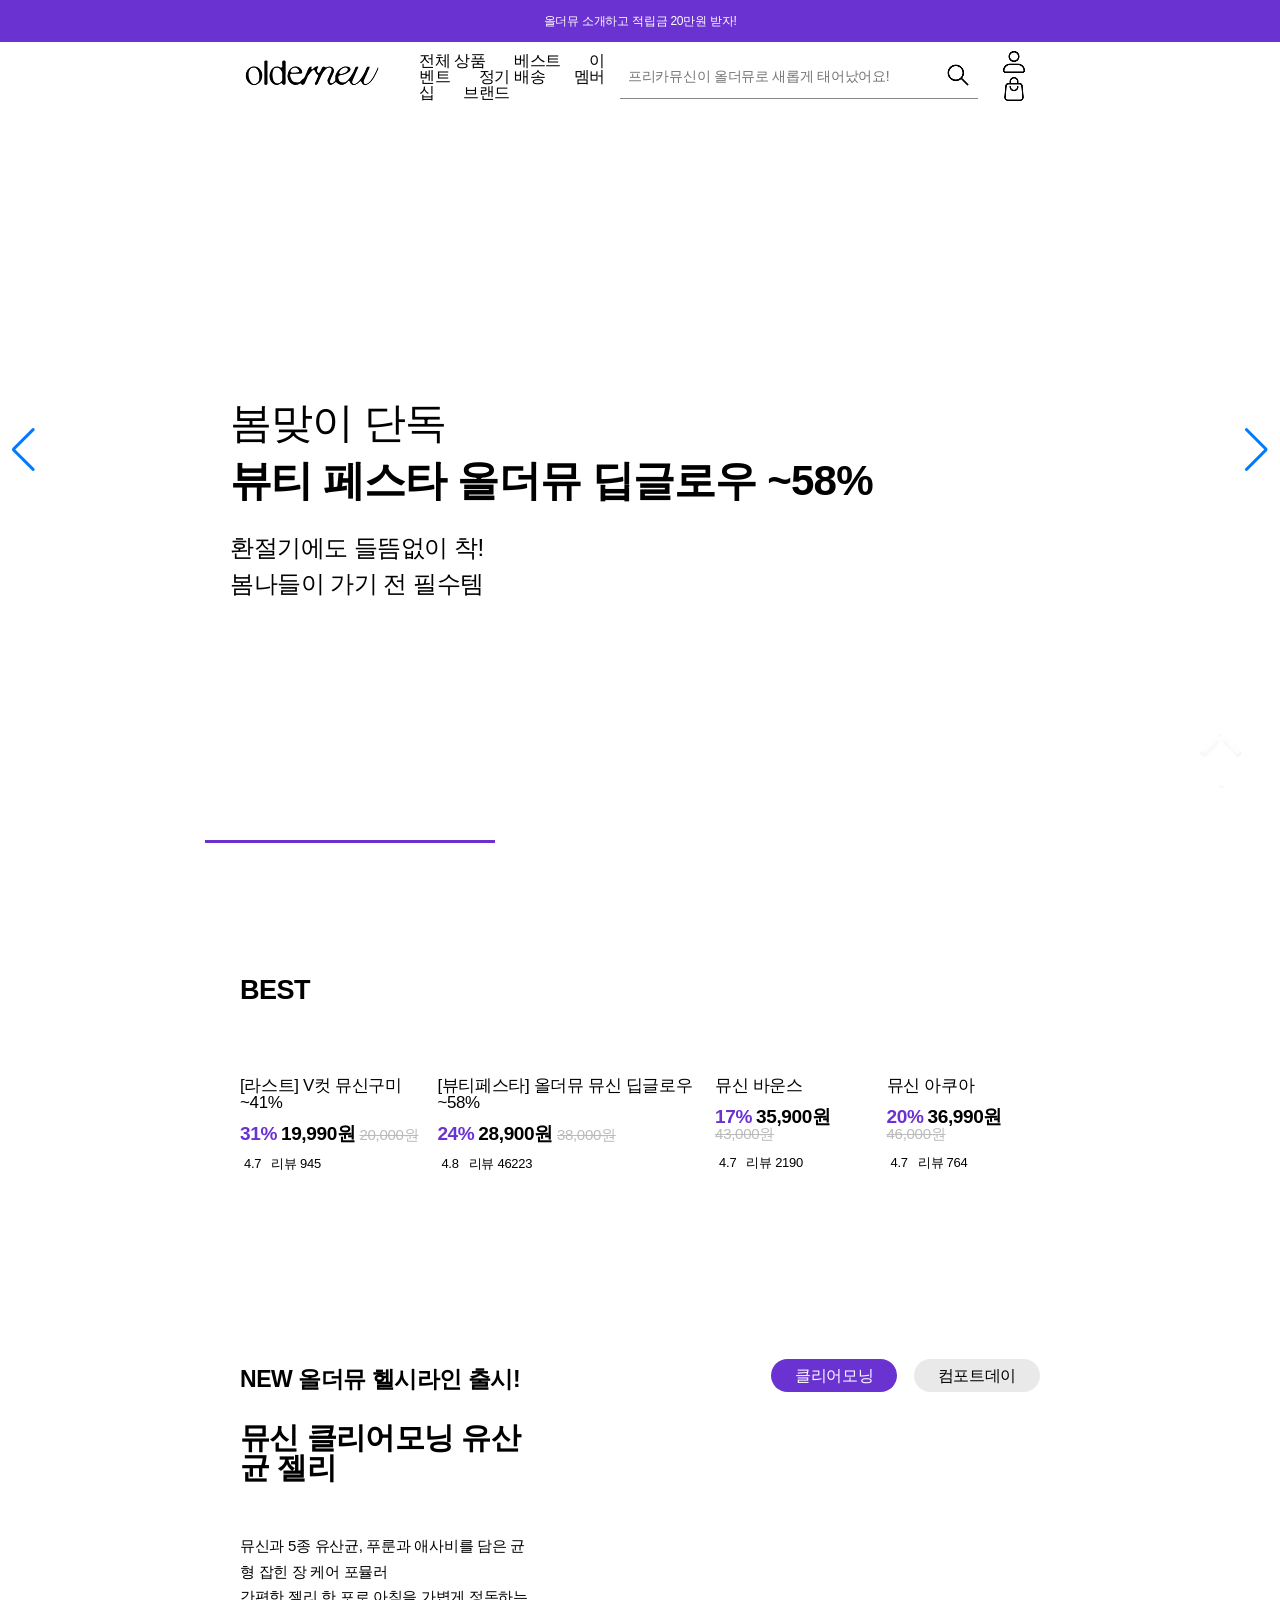
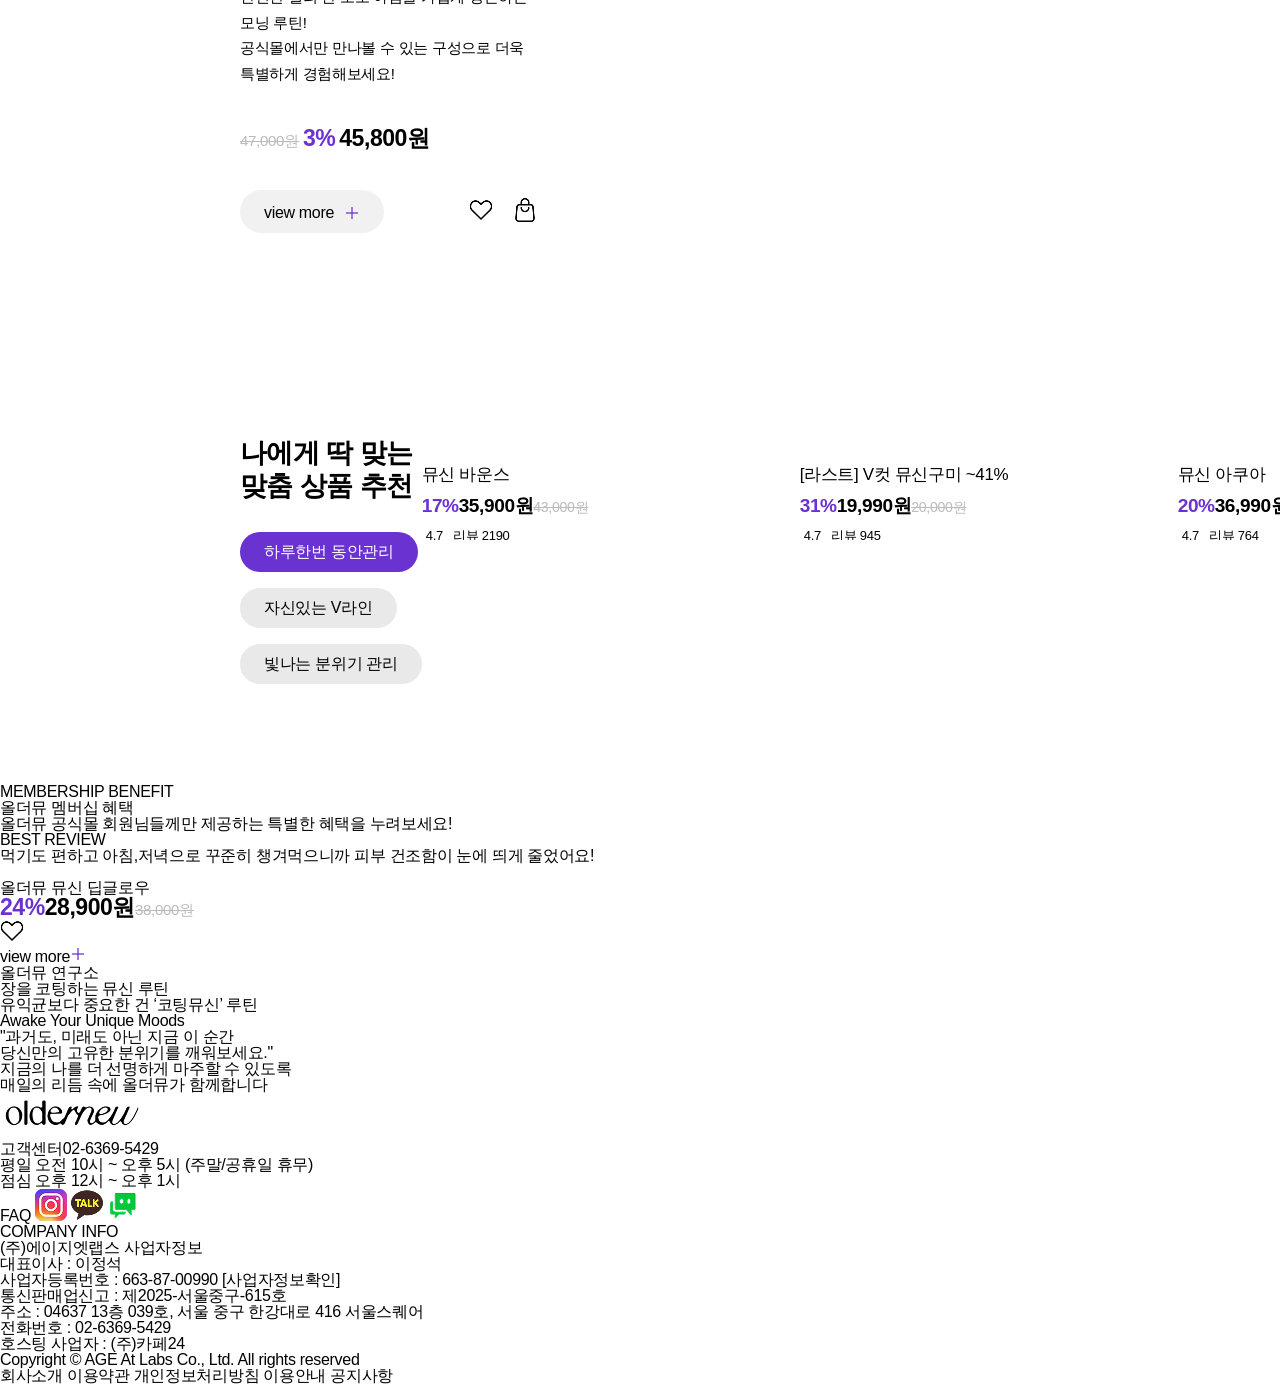
==== commit 396afee1: "추천영역 탭 메뉴 전환 js 중" ====
--- a/index.html
+++ b/index.html
@@ -59,8 +59,8 @@
                     <button type="submit" id="search_btn"><img src="./images/common/search.png" alt="검색하기"></button>
                 </form>
                 <div class="user_box">
+                    <a href="#" class="user"><img src="./images/common/user.png" alt="회원"></a>
                     <a href="#" class="cart"><img src="./images/common/cart.png" alt="장바구니"></a>
-                    <a href="#" class="user"><img src="./images/common/user.png" alt="회원"></a>
                 </div>
             </div>
         </header>
@@ -131,7 +131,7 @@
                 <h1>BEST</h1>
                 <ul class="best_list">
                     <li class="best_product best1">
-                        <div class="best_photo_box">
+                        <div class="photo_box">
                             <a href="#" class="photo">
                                 <img class="prod" src="./images/product/gummy.jpg" alt="">
                                 <img class="prod_hover" src="./images/product/gummy_h.jpg" alt="">
@@ -141,7 +141,7 @@
                                 <a href="#" class="cart"><img src="./images/common/cart.png" alt="장바구니에 담기"></a>
                             </div>
                         </div>
-                        <div class="best_txt_box">
+                        <div class="txt_box">
                             <a href="#">
                                 <h2>[라스트] V컷 뮤신구미 ~41%</h2>
                                 <p class="price"><span class="discount">31%</span><em>19,990원</em><del>20,000원</del></p>
@@ -150,7 +150,7 @@
                         </div>
                     </li>
                     <li class="best_product best2">
-                        <div class="best_photo_box">
+                        <div class="photo_box">
                             <a href="#" class="photo">
                                 <img class="prod" src="./images/product/deepglow.jpg" alt="">
                                 <img class="prod_hover" src="./images/product/deepglow_h.jpg" alt="">
@@ -160,7 +160,7 @@
                                 <a href="#" class="cart"><img src="./images/common/cart.png" alt="장바구니에 담기"></a>
                             </div>
                         </div>
-                        <div class="best_txt_box">
+                        <div class="txt_box">
                             <a href="#">
                                 <h2>[뷰티페스타] 올더뮤 뮤신 딥글로우 ~58%</h2>
                                 <p class="price"><span class=" discount">24%</span><em>28,900원</em><del>38,000원</del></p>
@@ -169,7 +169,7 @@
                         </div>
                     </li>
                     <li class="best_product best3">
-                        <div class="best_photo_box">
+                        <div class="photo_box">
                             <a href="#" class="photo">
                                 <img class="prod" src="./images/product/bounce.jpg" alt="">
                                 <img class="prod_hover" src="./images/product/bounce_h.jpg" alt="">
@@ -179,7 +179,7 @@
                                 <a href="#" class="cart"><img src="./images/common/cart.png" alt="장바구니에 담기"></a>
                             </div>
                         </div>
-                        <div class="best_txt_box">
+                        <div class="txt_box">
                             <a href="#">
                                 <h2>뮤신 바운스</h2>
                                 <p class="price"><span class=" discount">17%</span><em>35,900원</em><del>43,000원</del></p>
@@ -188,7 +188,7 @@
                         </div>
                     </li>
                     <li class="best_product best4">
-                        <div class="best_photo_box">
+                        <div class="photo_box">
                             <a href="#" class="photo">
                                 <img class="prod" src="./images/product/aqua.jpg" alt="">
                                 <img class="prod_hover" src="./images/product/aqua_h.jpg" alt="">
@@ -198,7 +198,7 @@
                                 <a href="#" class="cart"><img src="./images/common/cart.png" alt="장바구니에 담기"></a>
                             </div>
                         </div>
-                        <div class="best_txt_box">
+                        <div class="txt_box">
                             <a href="#">
                                 <h2>뮤신 아쿠아</h2>
                                 <p class="price"><span class=" discount">20%</span><em>36,990원</em><del>46,000원</del></p>
@@ -226,7 +226,7 @@
                         </p>
                         <p class="price"><del>47,000원</del><span class="discount">3%</span><em>45,800원</em></p>
                         <div class="more">
-                            <a href="#" class="more_btn">view more<img src="./images/common/more.png" alt=""></a>
+                            <a href="#" class="more_btn"><span>view more</span><img src="./images/common/more.png" alt=""></a>
                             <div class="like_cart">
                                 <a href="#" class="like"><img src="./images/common/like.png" alt="찜하기"></a>
                                 <a href="#" class="cart"><img src="./images/common/cart.png" alt="장바구니에 담기"></a>
@@ -251,7 +251,7 @@
                         </p>
                         <p class="price"><del>47,000원</del><span class="discount">3%</span><em>45,800원</em></p>
                         <div class="more">
-                            <a href="#" class="more_btn">view more<img src="./images/common/more.png" alt=""></a>
+                            <a href="#" class="more_btn"><span>view more</span><img src="./images/common/more.png" alt=""></a>
                             <div class="like_cart">
                                 <a href="#" class="like"><img src="./images/common/like.png" alt="찜하기"></a>
                                 <a href="#" class="cart"><img src="./images/common/cart.png" alt="장바구니에 담기"></a>
@@ -271,23 +271,26 @@
                 <div class="recommendation_left">
                     <h1>나에게 딱 맞는 <span>맞춤 상품 추천</span></h1>
                     <div class="tab">
-                        <a href="#" class="once_day">하루한번 동안관리</a>
+                        <a href="#" class="once_day active">하루한번 동안관리</a>
                         <a href="#" class="v_line">자신있는 V라인</a>
                         <a href="#" class="mode">빛나는 분위기 관리</a>
                     </div>
                 </div>
                 <div class="recommendation_right">
-                    <div class="swiper once_day_swiper">
+                    <div class="swiper once_day_swiper active">
                         <div class="swiper-wrapper">
                             <div class="swiper-slide slide1">
-                                <div class="rec_photo_box">
-                                    <a href="#" class="photo"><img src="./images/product/bounce.jpg" alt=""></a>
-                                    <div class="like_cart">
-                                        <a href="#" class="like"><img src="./images/common/like.png" alt="찜하기"></a>
-                                        <a href="#" class="cart"><img src="./images/common/cart.png" alt="장바구니에 담기"></a>
-                                    </div>
-                                </div>
-                                <div class="rec_txt_box">
+                                <div class="photo_box">
+                                    <a href="#" class="photo">
+                                        <img class="prod" src="./images/product/bounce.jpg" alt="">
+                                        <img class="prod_hover" src="./images/product/bounce_h.jpg" alt="">
+                                    </a>
+                                    <div class="like_cart">
+                                        <a href="#" class="like"><img src="./images/common/like.png" alt="찜하기"></a>
+                                        <a href="#" class="cart"><img src="./images/common/cart.png" alt="장바구니에 담기"></a>
+                                    </div>
+                                </div>
+                                <div class="txt_box">
                                     <a href="#">
                                         <h2>뮤신 바운스</h2>
                                         <p class="price"><span class=" discount">17%</span><em>35,900원</em><del>43,000원</del></p>
@@ -296,14 +299,17 @@
                                 </div>
                             </div>
                             <div class="swiper-slide slide2">
-                                <div class="rec_photo_box">
-                                    <a href="#" class="photo"><img src="./images/product/gummy.jpg" alt=""></a>
-                                    <div class="like_cart">
-                                        <a href="#" class="like"><img src="./images/common/like.png" alt="찜하기"></a>
-                                        <a href="#" class="cart"><img src="./images/common/cart.png" alt="장바구니에 담기"></a>
-                                    </div>
-                                </div>
-                                <div class="rec_txt_box">
+                                <div class="photo_box">
+                                    <a href="#" class="photo">
+                                        <img class="prod" src="./images/product/gummy.jpg" alt="">
+                                        <img class="prod_hover" src="./images/product/gummy_h.jpg" alt="">
+                                    </a>
+                                    <div class="like_cart">
+                                        <a href="#" class="like"><img src="./images/common/like.png" alt="찜하기"></a>
+                                        <a href="#" class="cart"><img src="./images/common/cart.png" alt="장바구니에 담기"></a>
+                                    </div>
+                                </div>
+                                <div class="txt_box">
                                     <a href="#">
                                         <h2>[라스트] V컷 뮤신구미 ~41%</h2>
                                         <p class="price"><span class=" discount">31%</span><em>19,990원</em><del>20,000원</del></p>
@@ -312,14 +318,17 @@
                                 </div>
                             </div>
                             <div class="swiper-slide slide3">
-                                <div class="rec_photo_box">
-                                    <a href="#" class="photo"><img src="./images/product/aqua.jpg" alt=""></a>
-                                    <div class="like_cart">
-                                        <a href="#" class="like"><img src="./images/common/like.png" alt="찜하기"></a>
-                                        <a href="#" class="cart"><img src="./images/common/cart.png" alt="장바구니에 담기"></a>
-                                    </div>
-                                </div>
-                                <div class="rec_txt_box">
+                                <div class="photo_box">
+                                    <a href="#" class="photo">
+                                        <img class="prod" src="./images/product/aqua.jpg" alt="">
+                                        <img class="prod_hover" src="./images/product/aqua_h.jpg" alt="">
+                                    </a>
+                                    <div class="like_cart">
+                                        <a href="#" class="like"><img src="./images/common/like.png" alt="찜하기"></a>
+                                        <a href="#" class="cart"><img src="./images/common/cart.png" alt="장바구니에 담기"></a>
+                                    </div>
+                                </div>
+                                <div class="txt_box">
                                     <a href="#">
                                         <h2>뮤신 아쿠아</h2>
                                         <p class="price"><span class=" discount">20%</span><em>36,990원</em><del>46,000원</del></p>
@@ -332,14 +341,17 @@
                     <div class="swiper v_line_swiper">
                         <div class="swiper-wrapper">
                             <div class="swiper-slide slide1">
-                                <div class="rec_photo_box">
-                                    <a href="#" class="photo"><img src="./images/product/deepglow.jpg" alt=""></a>
-                                    <div class="like_cart">
-                                        <a href="#" class="like"><img src="./images/common/like.png" alt="찜하기"></a>
-                                        <a href="#" class="cart"><img src="./images/common/cart.png" alt="장바구니에 담기"></a>
-                                    </div>
-                                </div>
-                                <div class="rec_txt_box">
+                                <div class="photo_box">
+                                    <a href="#" class="photo">
+                                        <img class="prod" src="./images/product/deepglow.jpg" alt="">
+                                        <img class="prod_hover" src="./images/product/deepglow_h.jpg" alt="">
+                                    </a>
+                                    <div class="like_cart">
+                                        <a href="#" class="like"><img src="./images/common/like.png" alt="찜하기"></a>
+                                        <a href="#" class="cart"><img src="./images/common/cart.png" alt="장바구니에 담기"></a>
+                                    </div>
+                                </div>
+                                <div class="txt_box">
                                     <a href="#">
                                         <h2>[뷰티페스타] 올더뮤 뮤신 딥글로우</h2>
                                         <p class="price"><span class=" discount">24%</span><em>28,900원</em><del>38,000원</del></p>
@@ -348,14 +360,17 @@
                                 </div>
                             </div>
                             <div class="swiper-slide slide2">
-                                <div class="rec_photo_box">
-                                    <a href="#" class="photo"><img src="./images/product/gummy.jpg" alt=""></a>
-                                    <div class="like_cart">
-                                        <a href="#" class="like"><img src="./images/common/like.png" alt="찜하기"></a>
-                                        <a href="#" class="cart"><img src="./images/common/cart.png" alt="장바구니에 담기"></a>
-                                    </div>
-                                </div>
-                                <div class="rec_txt_box">
+                                <div class="photo_box">
+                                    <a href="#" class="photo">
+                                        <img class="prod" src="./images/product/gummy.jpg" alt="">
+                                        <img class="prod_hover" src="./images/product/gummy_h.jpg" alt="">
+                                    </a>
+                                    <div class="like_cart">
+                                        <a href="#" class="like"><img src="./images/common/like.png" alt="찜하기"></a>
+                                        <a href="#" class="cart"><img src="./images/common/cart.png" alt="장바구니에 담기"></a>
+                                    </div>
+                                </div>
+                                <div class="txt_box">
                                     <a href="#">
                                         <h2>[라스트] V컷 뮤신구미 ~41%</h2>
                                         <p class="price"><span class=" discount">31%</span><em>19,990원</em><del>20,000원</del></p>
@@ -364,14 +379,17 @@
                                 </div>
                             </div>
                             <div class="swiper-slide slide3">
-                                <div class="rec_photo_box">
-                                    <a href="#" class="photo"><img src="./images/product/bounce.jpg" alt=""></a>
-                                    <div class="like_cart">
-                                        <a href="#" class="like"><img src="./images/common/like.png" alt="찜하기"></a>
-                                        <a href="#" class="cart"><img src="./images/common/cart.png" alt="장바구니에 담기"></a>
-                                    </div>
-                                </div>
-                                <div class="rec_txt_box">
+                                <div class="photo_box">
+                                    <a href="#" class="photo">
+                                        <img class="prod" src="./images/product/bounce.jpg" alt="">
+                                        <img class="prod_hover" src="./images/product/bounce_h.jpg" alt="">
+                                    </a>
+                                    <div class="like_cart">
+                                        <a href="#" class="like"><img src="./images/common/like.png" alt="찜하기"></a>
+                                        <a href="#" class="cart"><img src="./images/common/cart.png" alt="장바구니에 담기"></a>
+                                    </div>
+                                </div>
+                                <div class="txt_box">
                                     <a href="#">
                                         <h2>뮤신 바운스</h2>
                                         <p class="price"><span class=" discount">17%</span><em>35,900원</em><del>43,000원</del></p>
@@ -384,14 +402,17 @@
                     <div class="swiper mode_swiper">
                         <div class="swiper-wrapper">
                             <div class="swiper-slide slide1">
-                                <div class="rec_photo_box">
-                                    <a href="#" class="photo"><img src="./images/product/clear.jpg" alt=""></a>
-                                    <div class="like_cart">
-                                        <a href="#" class="like"><img src="./images/common/like.png" alt="찜하기"></a>
-                                        <a href="#" class="cart"><img src="./images/common/cart.png" alt="장바구니에 담기"></a>
-                                    </div>
-                                </div>
-                                <div class="rec_txt_box">
+                                <div class="photo_box">
+                                    <a href="#" class="photo">
+                                        <img class="prod" src="./images/product/clear.jpg" alt="">
+                                        <img class="prod_hover" src="./images/product/clear_h.jpg" alt="">
+                                    </a>
+                                    <div class="like_cart">
+                                        <a href="#" class="like"><img src="./images/common/like.png" alt="찜하기"></a>
+                                        <a href="#" class="cart"><img src="./images/common/cart.png" alt="장바구니에 담기"></a>
+                                    </div>
+                                </div>
+                                <div class="txt_box">
                                     <a href="#">
                                         <h2>뮤신 클리어모닝 유산균 젤리 2박스</h2>
                                         <p class="price"><span class=" discount">3%</span><em>45,800원</em><del>47,000원</del></p>
@@ -400,14 +421,17 @@
                                 </div>
                             </div>
                             <div class="swiper-slide slide2">
-                                <div class="rec_photo_box">
-                                    <a href="#" class="photo"><img src="./images/product/deepglow.jpg" alt=""></a>
-                                    <div class="like_cart">
-                                        <a href="#" class="like"><img src="./images/common/like.png" alt="찜하기"></a>
-                                        <a href="#" class="cart"><img src="./images/common/cart.png" alt="장바구니에 담기"></a>
-                                    </div>
-                                </div>
-                                <div class="rec_txt_box">
+                                <div class="photo_box">
+                                    <a href="#" class="photo">
+                                        <img class="prod" src="./images/product/deepglow.jpg" alt="">
+                                        <img class="prod_hover" src="./images/product/deepglow_h.jpg" alt="">
+                                    </a>
+                                    <div class="like_cart">
+                                        <a href="#" class="like"><img src="./images/common/like.png" alt="찜하기"></a>
+                                        <a href="#" class="cart"><img src="./images/common/cart.png" alt="장바구니에 담기"></a>
+                                    </div>
+                                </div>
+                                <div class="txt_box">
                                     <a href="#">
                                         <h2>[뷰티페스타] 올더뮤 뮤신 딥글로우</h2>
                                         <p class="price"><span class=" discount">24%</span><em>28,900원</em><del>38,000원</del></p>
@@ -416,14 +440,17 @@
                                 </div>
                             </div>
                             <div class="swiper-slide slide3">
-                                <div class="rec_photo_box">
-                                    <a href="#" class="photo"><img src="./images/product/aqua.jpg" alt=""></a>
-                                    <div class="like_cart">
-                                        <a href="#" class="like"><img src="./images/common/like.png" alt="찜하기"></a>
-                                        <a href="#" class="cart"><img src="./images/common/cart.png" alt="장바구니에 담기"></a>
-                                    </div>
-                                </div>
-                                <div class="rec_txt_box">
+                                <div class="photo_box">
+                                    <a href="#" class="photo">
+                                        <img class="prod" src="./images/product/aqua.jpg" alt="">
+                                        <img class="prod_hover" src="./images/product/aqua_h.jpg" alt="">
+                                    </a>
+                                    <div class="like_cart">
+                                        <a href="#" class="like"><img src="./images/common/like.png" alt="찜하기"></a>
+                                        <a href="#" class="cart"><img src="./images/common/cart.png" alt="장바구니에 담기"></a>
+                                    </div>
+                                </div>
+                                <div class="txt_box">
                                     <a href="#">
                                         <h2>뮤신 아쿠아</h2>
                                         <p class="price"><span class=" discount">20%</span><em>36,990원</em><del>46,000원</del></p>
@@ -566,7 +593,7 @@
                         </div>
                     </div>
                 </div>
-                <a href="#" class="more_btn">view more<img src="./images/common/more.png" alt=""></a>
+                <a href="#" class="more_btn"><span>view more</span><img src="./images/common/more.png" alt=""></a>
             </div>
             <div id="magazin_wrap">
                 <h1>올더뮤 연구소</h1>
--- a/styles/index.css
+++ b/styles/index.css
@@ -57,84 +57,145 @@
 #wrap main #hero_bnr_wrap .hero_bnr_swiper .bar .swiper-pagination-progressbar-fill {background: #6B32D2;}
 
 /* ======================================================================================== 베스트 */
-#wrap #best_wrap {padding: 100px 240px;}
-#wrap #best_wrap h1 {font-size: 1.69rem; font-weight: 600; margin-bottom: 40px;}
-#wrap #best_wrap .best_list {display: flex; gap: 18px;}
+#wrap main #best_wrap {padding: 100px 240px;}
+#wrap main #best_wrap h1 {font-size: 1.69rem; font-weight: 600; margin-bottom: 40px;}
+#wrap main #best_wrap .best_list {display: flex; gap: 18px;}
 /* --------------------------------------- 베스트 상품 공통 */
-#wrap #best_wrap .best_list .best_product {}
+#wrap main #best_wrap .best_list .best_product {}
 /* --------------------------------------- 베스트 상품 공통 - 이미지박스 */
-#wrap #best_wrap .best_list .best_product .best_photo_box {position: relative; margin-bottom: 18px;}
-#wrap #best_wrap .best_list .best_product .best_photo_box:hover .like_cart {opacity: 1; transform: translate(-50%, 0);}
-#wrap #best_wrap .best_list .best_product .best_photo_box:hover .photo .prod_hover {opacity: 1;}
-#wrap #best_wrap .best_list .best_product .best_photo_box .photo {display: block;}
-#wrap #best_wrap .best_list .best_product .best_photo_box .photo img {width: 100%;}
-#wrap #best_wrap .best_list .best_product .best_photo_box .photo img.prod {}
-#wrap #best_wrap .best_list .best_product .best_photo_box .photo img.prod_hover {
+#wrap main #best_wrap .best_list .best_product .photo_box {position: relative; margin-bottom: 18px;}
+#wrap main #best_wrap .best_list .best_product .photo_box:hover .like_cart {opacity: 1; transform: translate(-50%, 0);}
+#wrap main #best_wrap .best_list .best_product .photo_box:hover .photo .prod_hover {opacity: 1;}
+#wrap main #best_wrap .best_list .best_product .photo_box .photo {display: block;}
+#wrap main #best_wrap .best_list .best_product .photo_box .photo img {width: 100%;}
+#wrap main #best_wrap .best_list .best_product .photo_box .photo img.prod {}
+#wrap main #best_wrap .best_list .best_product .photo_box .photo img.prod_hover {
     position: absolute; top: 0; left: 0; opacity: 0;
     transition: 0.5s;
 }
 /* --------------------------------------------- 이미지에 호버 했을 때 보이는 아이콘 */
-#wrap #best_wrap .best_list .best_product .best_photo_box .like_cart {
+#wrap main #best_wrap .best_list .best_product .photo_box .like_cart {
     position: absolute; bottom: 20px; left: 50%; transform: translate(-50%, 10px); z-index: 888;
     opacity: 0; transition: 0.3s;
 }
-#wrap #best_wrap .best_list .best_product .best_photo_box .like_cart a {
+#wrap main #best_wrap .best_list .best_product .photo_box .like_cart a {display: inline-block; padding: 10px; background: rgba(255, 255, 255, 0.6); border-radius: 50%;}
+#wrap main #best_wrap .best_list .best_product .photo_box .like_cart a.like {margin-right: 20px;}
+#wrap main #best_wrap .best_list .best_product .photo_box .like_cart a img {width: 24px; display: block;} 
+/* --------------------------------------- 베스트 상품 공통 - 텍스트박스 */
+#wrap main #best_wrap .best_list .best_product .txt_box {}
+#wrap main #best_wrap .best_list .best_product .txt_box > a {}
+#wrap main #best_wrap .best_list .best_product .txt_box > a h2 {font-size: 1.06rem; font-weight: 500;}
+#wrap main #best_wrap .best_list .best_product .txt_box > a .price {margin: 12px 0;}
+#wrap main #best_wrap .best_list .best_product .txt_box > a .price .discount {font-size: 1.19rem; font-weight: 600; color: #6B32D2;}
+#wrap main #best_wrap .best_list .best_product .txt_box > a .price em {font-size: 1.19rem; font-weight: 600; margin: 4px;}
+#wrap main #best_wrap .best_list .best_product .txt_box > a .price del {font-size: 0.94rem; font-weight: 400; color: #bbb;}
+#wrap main #best_wrap .best_list .best_product .txt_box .review {display: flex; align-items: center;}
+#wrap main #best_wrap .best_list .best_product .txt_box .review img {}
+#wrap main #best_wrap .best_list .best_product .txt_box .review span {font-size: 0.81rem; transform: translateY(3px);}
+#wrap main #best_wrap .best_list .best_product .txt_box .review .rating {margin:0 10px 0 4px;}
+#wrap main #best_wrap .best_list .best_product .txt_box .review .review_count {}
+
+/* ================================================================================= 신제품 영역 */
+#wrap main #new_wrap {padding: 100px 240px;}
+/* --------------------------------------- 제목 + 탭 */
+#wrap main #new_wrap .new_title_tab {display: flex; justify-content: space-between; margin-bottom: 32px;}
+#wrap main #new_wrap .new_title_tab h1 {font-size: 1.44rem; font-weight: 600;}
+#wrap main #new_wrap .new_title_tab .tab {}
+#wrap main #new_wrap .new_title_tab .tab a {padding: 8px 24px; background: #e9e9e9; border-radius: 999px; margin-right: 12px;}
+#wrap main #new_wrap .new_title_tab .tab a:last-child {margin: 0;}
+#wrap main #new_wrap .new_title_tab .tab a.active {background: #6B32D2; color: #fff;}
+/* --------------------------------------- 탭 안 내용 공통 */
+#wrap main #new_wrap .new_product {display: flex; justify-content: space-between; align-items: center;}
+/* --------------------------------------- 탭 안 내용 공통 - 텍스트 박스 */
+#wrap main #new_wrap .new_product .new_txt_box {}
+#wrap main #new_wrap .new_product .new_txt_box > * {margin-bottom: 40px;}
+#wrap main #new_wrap .new_product .new_txt_box:last-child {}
+#wrap main #new_wrap .new_product .new_txt_box h1 {font-size: 1.88rem; font-weight: 600; margin-bottom: 50px;}
+#wrap main #new_wrap .new_product .new_txt_box .detail {}
+#wrap main #new_wrap .new_product .new_txt_box .detail span {display: block; font-size: 0.94rem; line-height: 1.7;}
+#wrap main #new_wrap .new_product .new_txt_box .price {}
+#wrap main #new_wrap .new_product .new_txt_box .price del {font-size: 0.94rem; font-weight: 400; color: #bbb;}
+#wrap main #new_wrap .new_product .new_txt_box .price .discount {
+    font-size: 1.44rem; font-weight: 600;
+    color: #6B32D2; margin: 4px;
+}
+#wrap main #new_wrap .new_product .new_txt_box .price em {font-size: 1.44rem; font-weight: 600;}
+#wrap main #new_wrap .new_product .new_txt_box .more {
+    display: flex; justify-content: space-between; align-items: center; margin: 0;
+}
+#wrap main #new_wrap .new_product .new_txt_box .more .more_btn {padding: 12px 24px; background-color: #f1f1f1; border-radius: 999px;}
+#wrap main #new_wrap .new_product .new_txt_box .more .more_btn span {margin-right: 10px;}
+#wrap main #new_wrap .new_product .new_txt_box .more .more_btn img {transform: translateY(3px);}
+#wrap main #new_wrap .new_product .new_txt_box .more .like_cart {}
+#wrap main #new_wrap .new_product .new_txt_box .more .like_cart a {display: inline-block; width: 24px;}
+#wrap main #new_wrap .new_product .new_txt_box .more .like_cart a.like {margin-right: 16px;}
+#wrap main #new_wrap .new_product .new_txt_box .more .like_cart a img {width: 100%;}
+/* --------------------------------------- 탭 안 내용 공통 - 스와이퍼 */
+#wrap main #new_wrap .new_product .new_swiper {width: 750px; margin:0;}
+#wrap main #new_wrap .new_product .new_swiper .swiper-wrapper {}
+#wrap main #new_wrap .new_product .new_swiper .swiper-wrapper .swiper-slide {}
+/* --------------------------------------- 탭 안 내용 개별 - 스와이퍼 */
+#wrap main #new_wrap .new_product .new_swiper .swiper-wrapper .slide1 {}
+#wrap main #new_wrap .new_product .new_swiper .swiper-wrapper .slide2 {}
+#wrap main #new_wrap .new_product .new_swiper .swiper-wrapper .slide3 {}
+/* --------------------------------------- 탭 안 내용 개별 - 클리어 */
+#wrap main #new_wrap .clear_container {}
+/* --------------------------------------- 탭 안 내용 개별 - 컴포트 */
+#wrap main #new_wrap .comfort_container {display: none;}
+
+/* ================================================================================= 상품추천 영역 */
+#wrap main #recommendation_wrap {padding: 100px 240px; display: flex; justify-content: space-between;}
+#wrap main #recommendation_wrap .recommendation_left {}
+#wrap main #recommendation_wrap .recommendation_left h1 {font-size: 1.69rem; font-weight: 600; line-height: 1.5; margin-bottom: 32px;}
+#wrap main #recommendation_wrap .recommendation_left h1 span {display: block; font-size: 1.69rem; font-weight: 600;}
+#wrap main #recommendation_wrap .recommendation_left .tab {}
+#wrap main #recommendation_wrap .recommendation_left .tab a {
+    display: block; width: max-content; font-weight: 500; text-align: center;
+    padding: 12px 24px; background: #e9e9e9; border-radius: 999px;
+    margin-bottom: 16px;
+}
+#wrap main #recommendation_wrap .recommendation_left .tab a:last-child {margin: 0;}
+#wrap main #recommendation_wrap .recommendation_left .tab a.active {background: #6B32D2; color: #fff;}
+#wrap main #recommendation_wrap .recommendation_right {}
+/* ------------------------------------------------ 공통 */
+#wrap main #recommendation_wrap .recommendation_right .swiper {width: 1106px; display: none;}
+#wrap main #recommendation_wrap .recommendation_right .active {width: 1106px; display: block;}
+#wrap main #recommendation_wrap .recommendation_right .swiper .swiper-wrapper {}
+#wrap main #recommendation_wrap .recommendation_right .swiper .swiper-wrapper .swiper-slide {}
+/* ------------------------------------------------ 공통 이미지 영역 */
+#wrap main #recommendation_wrap .recommendation_right .swiper .swiper-wrapper .swiper-slide .photo_box {width: max-content; position: relative; margin-bottom: 18px;}
+#wrap main #recommendation_wrap .recommendation_right .swiper .swiper-wrapper .swiper-slide .photo_box:hover .like_cart {
+    opacity: 1; transform: translate(-50%, 0);
+}
+#wrap main #recommendation_wrap .recommendation_right .swiper .swiper-wrapper .swiper-slide .photo_box:hover .photo .prod_hover {opacity: 1;}
+#wrap main #recommendation_wrap .recommendation_right .swiper .swiper-wrapper .swiper-slide .photo_box .photo {}
+#wrap main #recommendation_wrap .recommendation_right .swiper .swiper-wrapper .swiper-slide .photo_box .photo img {}
+#wrap main #recommendation_wrap .recommendation_right .swiper .swiper-wrapper .swiper-slide .photo_box .photo .prod_hover {
+    position: absolute; top: 0; left: 0; opacity: 0;
+    transition: 0.5s;
+}
+#wrap main #recommendation_wrap .recommendation_right .swiper .swiper-wrapper .swiper-slide .photo_box .like_cart {
+    position: absolute; bottom: 20px; left: 50%; transform: translate(-50%, 10px); z-index: 888;
+    opacity: 0; transition: 0.3s;
+}
+#wrap main #recommendation_wrap .recommendation_right .swiper .swiper-wrapper .swiper-slide .photo_box .like_cart a {
     display: inline-block; padding: 10px; background: rgba(255, 255, 255, 0.6); border-radius: 50%;
 }
-#wrap #best_wrap .best_list .best_product .best_photo_box .like_cart a.like {margin-right: 20px;}
-#wrap #best_wrap .best_list .best_product .best_photo_box .like_cart a img {width: 24px; display: block;} 
-/* --------------------------------------- 베스트 상품 공통 - 텍스트박스 */
-#wrap #best_wrap .best_list .best_product .best_txt_box {}
-#wrap #best_wrap .best_list .best_product .best_txt_box > a {}
-#wrap #best_wrap .best_list .best_product .best_txt_box > a h2 {font-size: 1.06rem; font-weight: 500;}
-#wrap #best_wrap .best_list .best_product .best_txt_box > a .price {margin: 12px 0;}
-#wrap #best_wrap .best_list .best_product .best_txt_box > a .price .discount {}
-#wrap #best_wrap .best_list .best_product .best_txt_box > a .price em {}
-#wrap #best_wrap .best_list .best_product .best_txt_box > a .price del {}
-#wrap #best_wrap .best_list .best_product .best_txt_box .review {display: flex; align-items: center;}
-#wrap #best_wrap .best_list .best_product .best_txt_box .review img {}
-#wrap #best_wrap .best_list .best_product .best_txt_box .review span {font-size: 0.81rem; transform: translateY(3px);}
-#wrap #best_wrap .best_list .best_product .best_txt_box .review .rating {margin:0 10px 0 4px;}
-#wrap #best_wrap .best_list .best_product .best_txt_box .review .review_count {}
-
-/* ================================================================================= 신제품 영역 */
-#wrap #new_wrap {padding: 100px 240px;}
-/* --------------------------------------- 제목 + 탭 */
-#wrap #new_wrap .new_title_tab {display: flex; justify-content: space-between; margin-bottom: 32px;}
-#wrap #new_wrap .new_title_tab h1 {font-size: 1.44rem; font-weight: 600;}
-#wrap #new_wrap .new_title_tab .tab {}
-#wrap #new_wrap .new_title_tab .tab a {padding: 8px 24px; background: #e9e9e9; border-radius: 999px; margin-right: 12px;}
-#wrap #new_wrap .new_title_tab .tab a:last-child {margin: 0;}
-#wrap #new_wrap .new_title_tab .tab a.active {background: #6B32D2; color: #fff;}
-/* --------------------------------------- 탭 안 내용 공통 */
-#wrap #new_wrap .new_product {display: flex; justify-content: space-between;}
-/* --------------------------------------- 탭 안 내용 공통 - 텍스트 박스 */
-#wrap #new_wrap .new_product .new_txt_box {}
-#wrap #new_wrap .new_product .new_txt_box > * {margin-bottom: 40px;}
-#wrap #new_wrap .new_product .new_txt_box:last-child {margin: 0;}
-#wrap #new_wrap .new_product .new_txt_box h1 {font-size: 1.88rem; font-weight: 600;}
-#wrap #new_wrap .new_product .new_txt_box .detail {}
-#wrap #new_wrap .new_product .new_txt_box .detail span {display: block; font-size: 0.94rem; line-height: 1.7;}
-#wrap #new_wrap .new_product .new_txt_box .price {}
-#wrap #new_wrap .new_product .new_txt_box .price del {}
-#wrap #new_wrap .new_product .new_txt_box .price .discount {}
-#wrap #new_wrap .new_product .new_txt_box .price em {}
-#wrap #new_wrap .new_product .new_txt_box .more {display: flex; justify-content: space-between; align-items: center;}
-#wrap #new_wrap .new_product .new_txt_box .more .more_btn {padding: 12px 24px; background-color: #f1f1f1; border-radius: 999px;}
-#wrap #new_wrap .new_product .new_txt_box .more .more_btn img {}
-#wrap #new_wrap .new_product .new_txt_box .more .like_cart {}
-#wrap #new_wrap .new_product .new_txt_box .more .like_cart a {display: inline-block; width: 24px;}
-#wrap #new_wrap .new_product .new_txt_box .more .like_cart a.like {margin-right: 16px;}
-#wrap #new_wrap .new_product .new_txt_box .more .like_cart a img {width: 100%;}
-/* --------------------------------------- 탭 안 내용 공통 - 스와이퍼 */
-#wrap #new_wrap .new_product .new_swiper {width: 750px;}
-#wrap #new_wrap .new_product .new_swiper .swiper-wrapper {}
-#wrap #new_wrap .new_product .new_swiper .swiper-wrapper .swiper-slide {}
-/* --------------------------------------- 탭 안 내용 개별 - 스와이퍼 */
-#wrap #new_wrap .new_product .new_swiper .swiper-wrapper .slide1 {}
-#wrap #new_wrap .new_product .new_swiper .swiper-wrapper .slide2 {}
-#wrap #new_wrap .new_product .new_swiper .swiper-wrapper .slide3 {}
-/* --------------------------------------- 탭 안 내용 개별 - 클리어 */
-#wrap #new_wrap .clear_container {}
-/* --------------------------------------- 탭 안 내용 개별 - 컴포트 */
-#wrap #new_wrap .comfort_container {display: none;}+#wrap main #recommendation_wrap .recommendation_right .swiper .swiper-wrapper .swiper-slide .photo_box .like_cart a.like {margin-right: 20px;}
+#wrap main #recommendation_wrap .recommendation_right .swiper .swiper-wrapper .swiper-slide .photo_box .like_cart a img {width: 24px; display: block;}
+/* ------------------------------------------------ 공통 텍스트 영역 */
+#wrap main #recommendation_wrap .recommendation_right .swiper .swiper-wrapper .swiper-slide .txt_box {}
+#wrap main #recommendation_wrap .recommendation_right .swiper .swiper-wrapper .swiper-slide .txt_box a {}
+#wrap main #recommendation_wrap .recommendation_right .swiper .swiper-wrapper .swiper-slide .txt_box a h2 {font-size: 1.06rem; font-weight: 500;}
+#wrap main #recommendation_wrap .recommendation_right .swiper .swiper-wrapper .swiper-slide .txt_box a .price {margin: 12px 0;}
+#wrap main #recommendation_wrap .recommendation_right .swiper .swiper-wrapper .swiper-slide .txt_box a .price .discount {font-size: 1.19rem; font-weight: 600; color: #6B32D2;}
+#wrap main #recommendation_wrap .recommendation_right .swiper .swiper-wrapper .swiper-slide .txt_box a .price em {font-size: 1.19rem; font-weight: 600;}
+#wrap main #recommendation_wrap .recommendation_right .swiper .swiper-wrapper .swiper-slide .txt_box a .price del {font-size: 0.88rem; color: #bbb;}
+#wrap main #recommendation_wrap .recommendation_right .swiper .swiper-wrapper .swiper-slide .txt_box .review {display: flex; align-items: center;}
+#wrap main #recommendation_wrap .recommendation_right .swiper .swiper-wrapper .swiper-slide .txt_box .review > * {font-size: 0.81rem;}
+#wrap main #recommendation_wrap .recommendation_right .swiper .swiper-wrapper .swiper-slide .txt_box .review img {}
+#wrap main #recommendation_wrap .recommendation_right .swiper .swiper-wrapper .swiper-slide .txt_box .review span {transform: translateY(3px);}
+#wrap main #recommendation_wrap .recommendation_right .swiper .swiper-wrapper .swiper-slide .txt_box .review .rating {margin: 0 10px 0 4px;}
+#wrap main #recommendation_wrap .recommendation_right .swiper .swiper-wrapper .swiper-slide .txt_box .review .review_count {}
+#wrap main #recommendation_wrap .recommendation_right .v_line_swiper {}
+#wrap main #recommendation_wrap .recommendation_right .mode_swiper {}
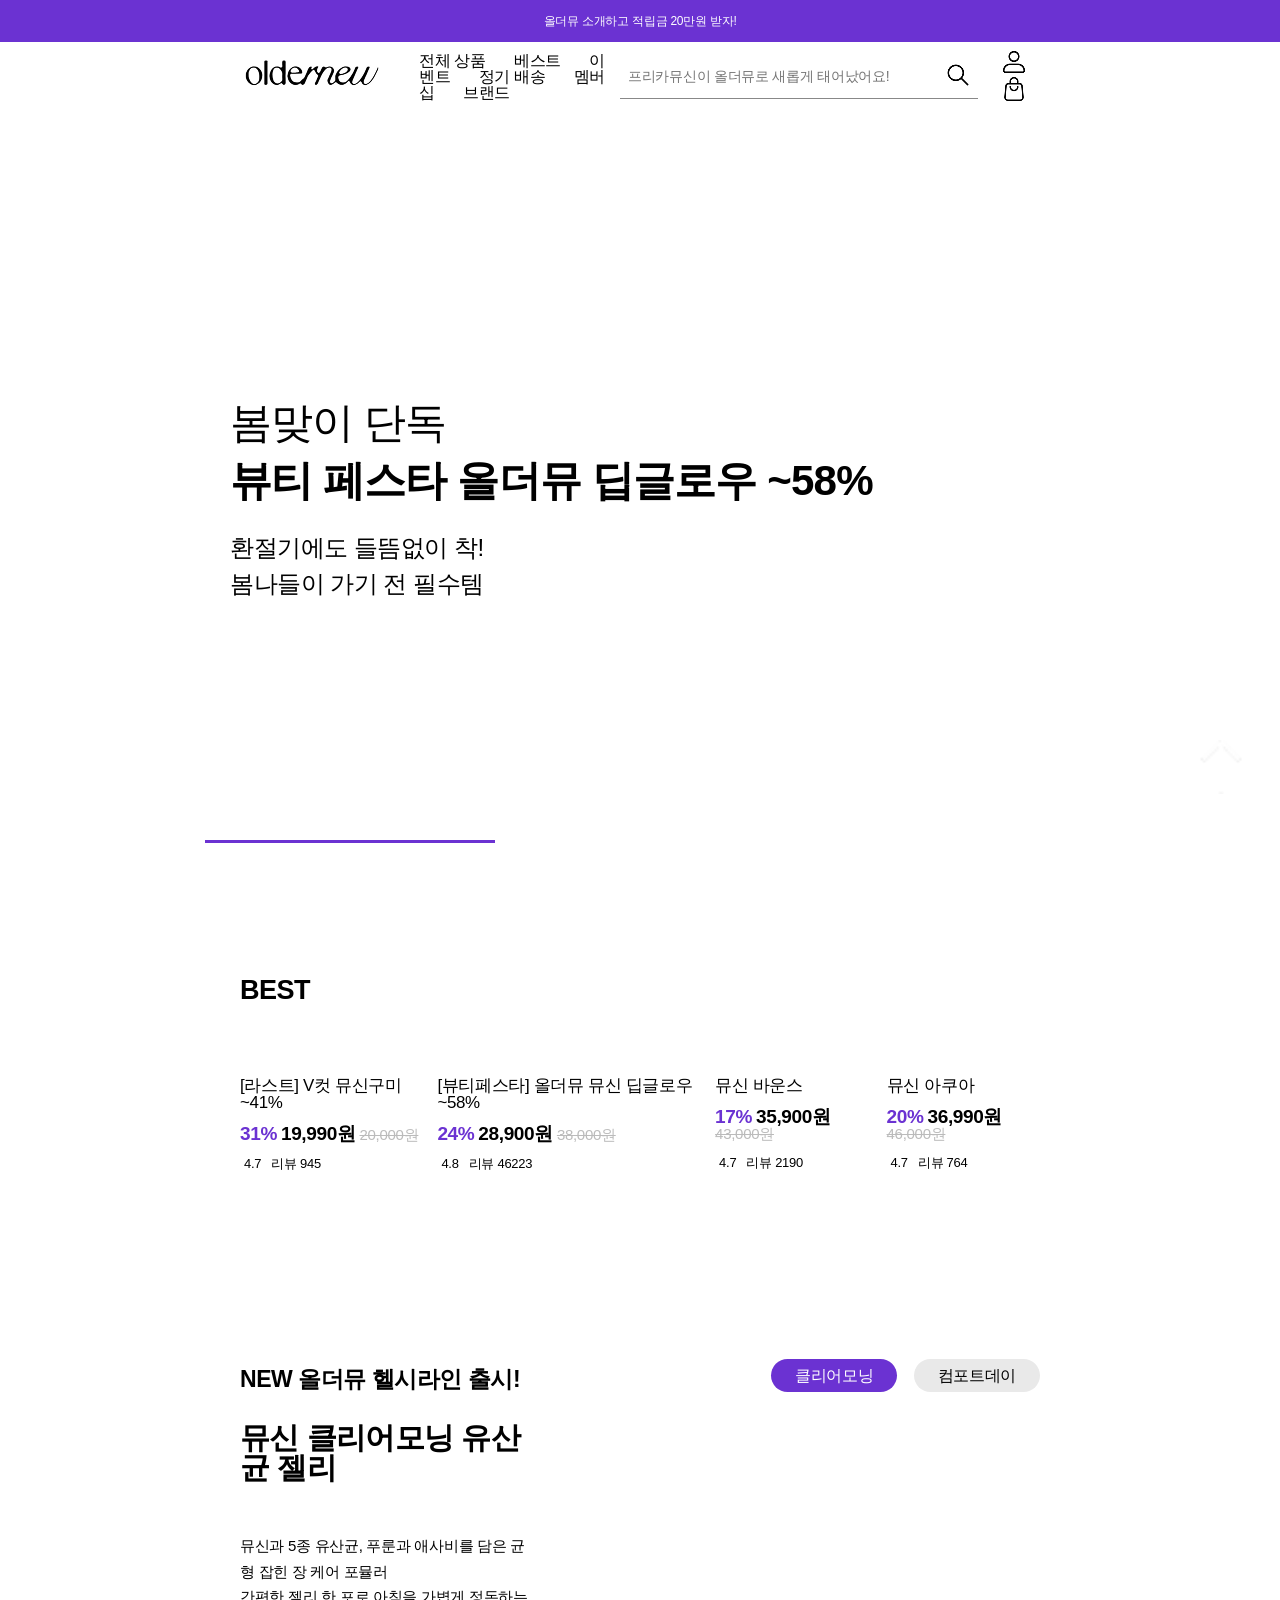
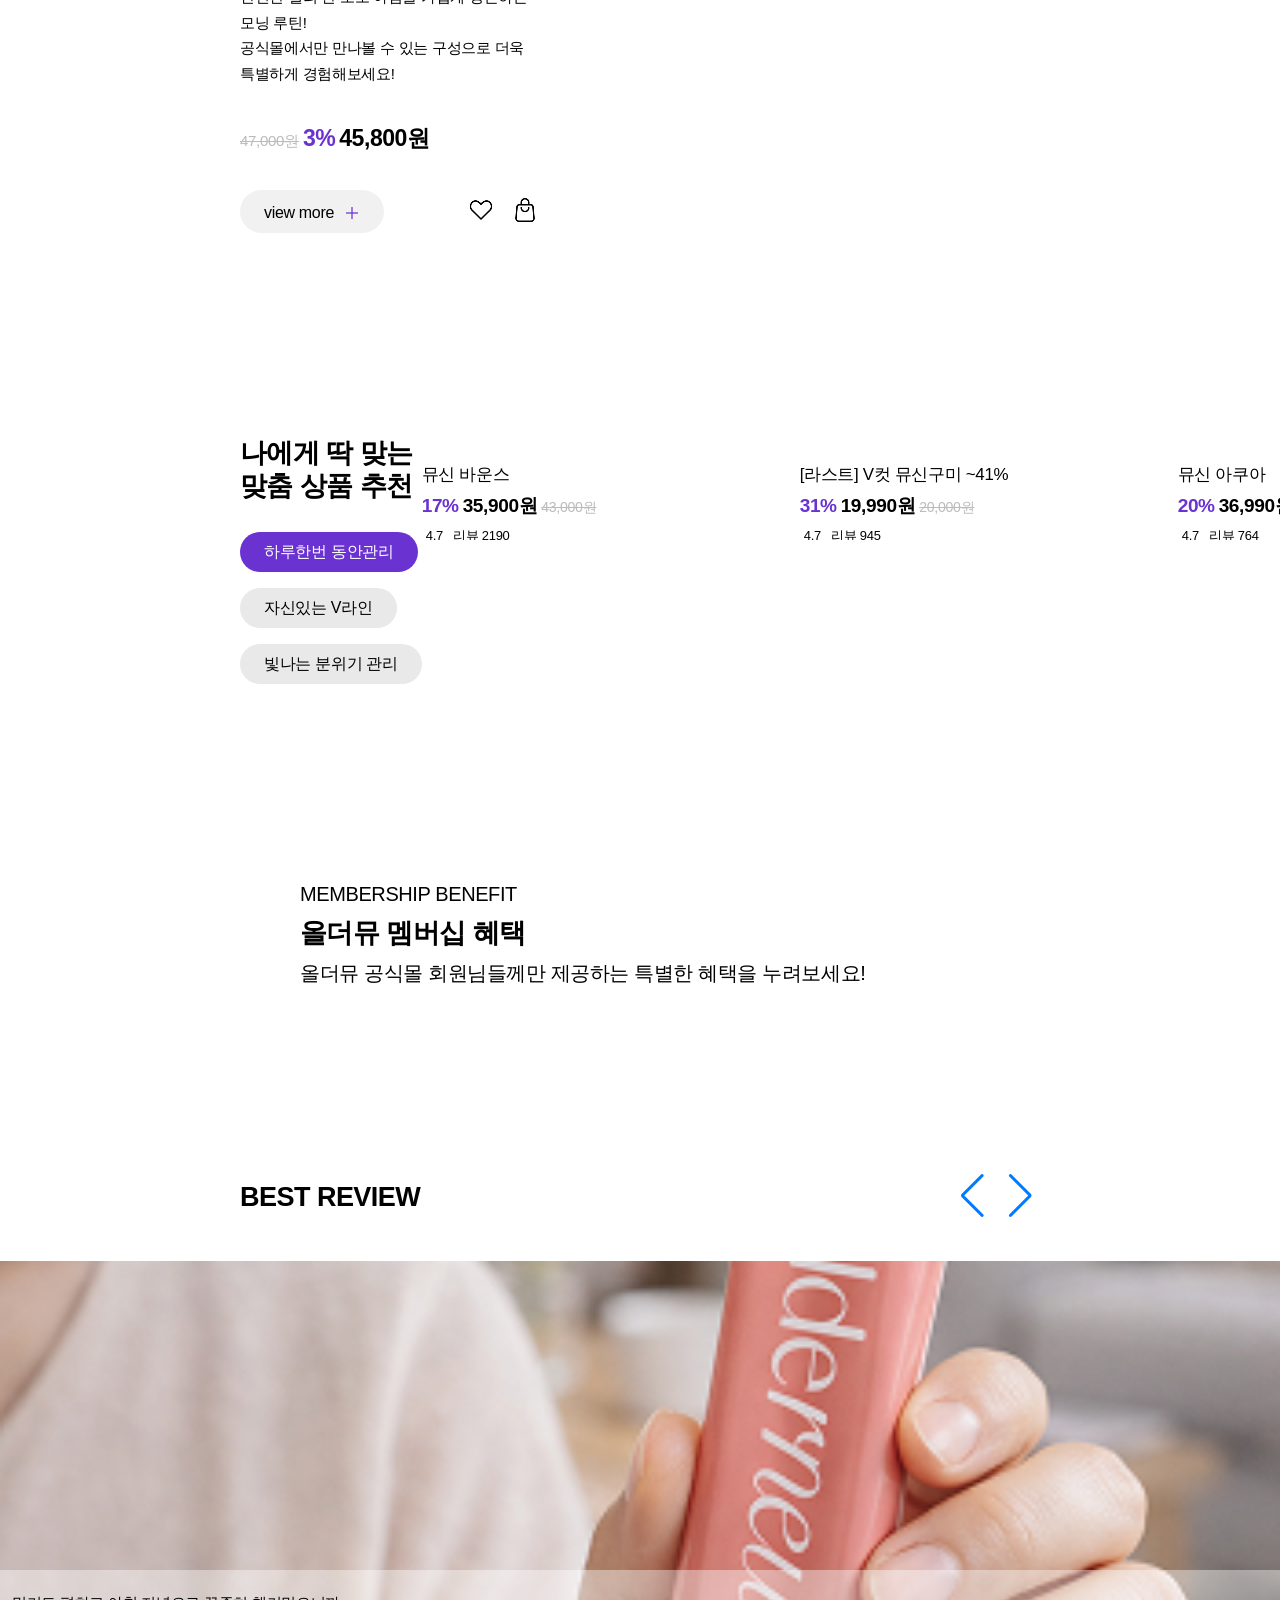
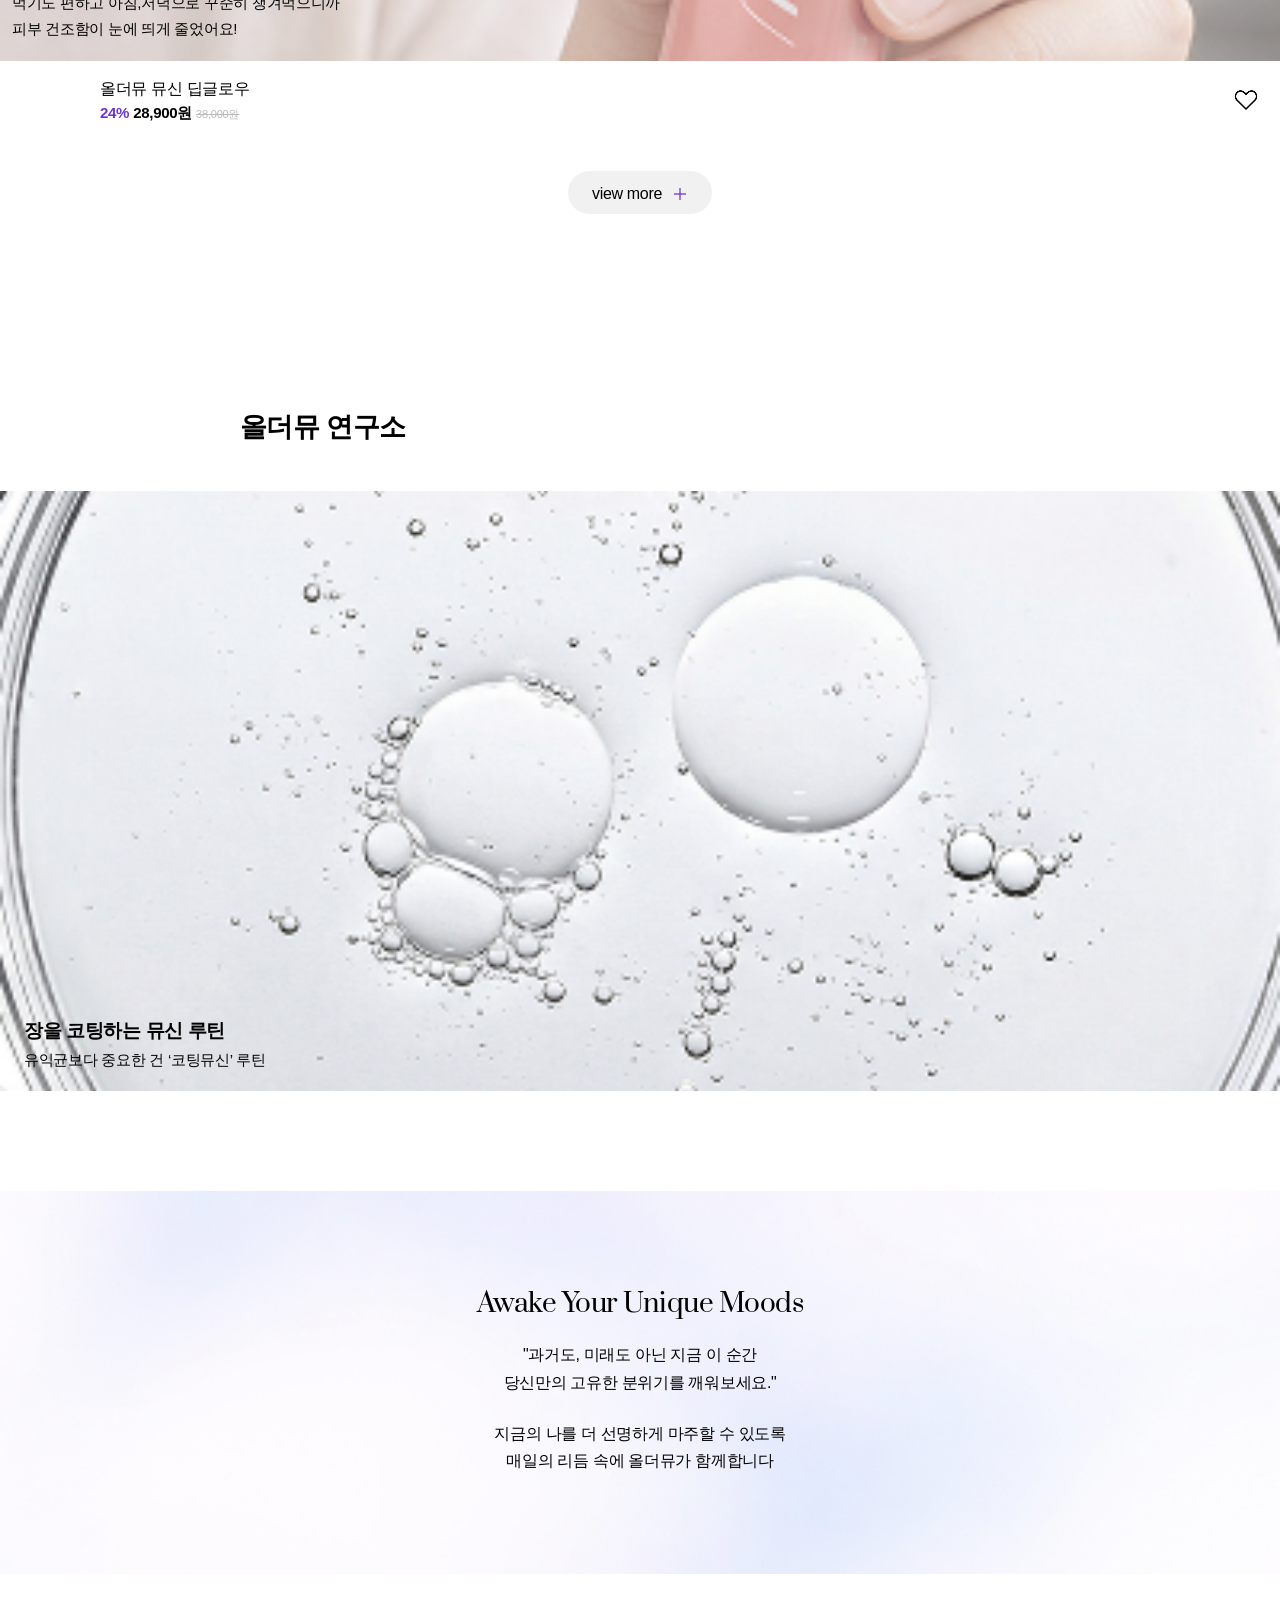
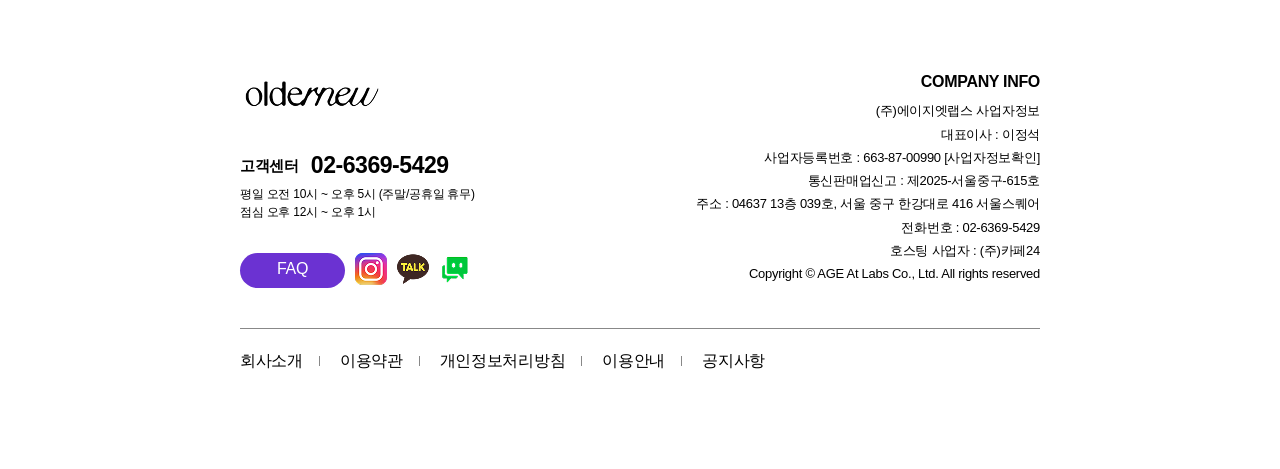
==== commit 9d9ab739: "반응형 작업중" ====
--- a/index.html
+++ b/index.html
@@ -8,7 +8,12 @@
     <title>올더뮤</title>
     <!-- 플러그인, 웹글꼴, 파비콘 -->
     <!-- <link rel="shortcut icon" href="favicon.ico" type="image/x-icon"> -->
+    <!-- pretendard 웹글꼴 -->
     <link rel="stylesheet" as="style" crossorigin href="https://cdn.jsdelivr.net/gh/orioncactus/pretendard@v1.3.9/dist/web/static/pretendard-dynamic-subset.min.css" />
+    <!-- prata 웹글꼴 -->
+    <link rel="preconnect" href="https://fonts.googleapis.com">
+    <link rel="preconnect" href="https://fonts.gstatic.com" crossorigin>
+    <link href="https://fonts.googleapis.com/css2?family=Prata&display=swap" rel="stylesheet">
     <!--swiper 필수 css cdn 연결-->
     <link rel="stylesheet" href="https://unpkg.com/swiper/swiper-bundle.css">
     <link rel="stylesheet" href="https://unpkg.com/swiper/swiper-bundle.min.css">
@@ -127,7 +132,7 @@
                     <div class="swiper-pagination bar"></div>
                 </div>
             </div>
-            <div id="best_wrap">
+            <div id="best_wrap" class="container_layout">
                 <h1>BEST</h1>
                 <ul class="best_list">
                     <li class="best_product best1">
@@ -208,7 +213,7 @@
                     </li>
                 </ul>
             </div>
-            <div id="new_wrap">
+            <div id="new_wrap" class="container_layout">
                 <div class="new_title_tab">
                     <h1>NEW 올더뮤 헬시라인 출시!</h1>
                     <div class="tab">
@@ -267,19 +272,19 @@
                     </div>
                 </div>
             </div>
-            <div id="recommendation_wrap">
+            <div id="recommendation_wrap" class="container_layout">
                 <div class="recommendation_left">
                     <h1>나에게 딱 맞는 <span>맞춤 상품 추천</span></h1>
                     <div class="tab">
-                        <a href="#" class="once_day active">하루한번 동안관리</a>
-                        <a href="#" class="v_line">자신있는 V라인</a>
-                        <a href="#" class="mode">빛나는 분위기 관리</a>
+                        <a href="#" data-index="0" class="once_day active">하루한번 동안관리</a>
+                        <a href="#" data-index="1" class="v_line">자신있는 V라인</a>
+                        <a href="#" data-index="2" class="mode">빛나는 분위기 관리</a>
                     </div>
                 </div>
                 <div class="recommendation_right">
                     <div class="swiper once_day_swiper active">
                         <div class="swiper-wrapper">
-                            <div class="swiper-slide slide1">
+                            <div class="swiper-slide slide1 active">
                                 <div class="photo_box">
                                     <a href="#" class="photo">
                                         <img class="prod" src="./images/product/bounce.jpg" alt="">
@@ -471,7 +476,7 @@
                     </div>
                 </a>
             </div>
-            <div id="best_review_wrap">
+            <div id="best_review_wrap" class="full_layout">
                 <div class="review_title_btn">
                     <h1>BEST REVIEW</h1>
                     <div class="btn_box">
@@ -527,10 +532,10 @@
                                 </a>
                                 <div class="review_product">
                                     <a href="#" class="product">
-                                        <p class="p_photo"><img src="./images/product/bounce.jpg" alt=""></p>
+                                        <p class="p_photo"><img src="./images/product/clear.jpg" alt=""></p>
                                         <div class="p_txt">
-                                            <h2>뮤신 바운스</h2>
-                                            <p class="price"><span class="discount">17%</span><em>35,900원</em><del>43,000원</del></p>
+                                            <h2>뮤신 클리어모닝</h2>
+                                            <p class="price"><span class="discount">3%</span><em>45,800원</em><del>47,000원</del></p>
                                         </div>
                                     </a>
                                     <a href="#" class="like"><img src="./images/common/like.png" alt="찜하기"></a>
@@ -557,6 +562,60 @@
                             <div class="swiper-slide slide5">
                                 <a href="#" class="review_photo_box"><!-- bg -->
                                     <p class="review_txt">
+                                        <span>심한 건성피부라 겨울에 정말 많이 고생했는데</span>
+                                        <span>뮤신 아쿠아 챙겨먹으니 겨울에도 촉촉해요!</span>
+                                    </p>
+                                </a>
+                                <div class="review_product">
+                                    <a href="#" class="product">
+                                        <p class="p_photo"><img src="./images/product/aqua.jpg" alt=""></p>
+                                        <div class="p_txt">
+                                            <h2>뮤신 아쿠아</h2>
+                                            <p class="price"><span class="discount">20%</span><em>36,990원</em><del>46,000원</del></p>
+                                        </div>
+                                    </a>
+                                    <a href="#" class="like"><img src="./images/common/like.png" alt="찜하기"></a>
+                                </div>
+                            </div>
+                            <div class="swiper-slide slide6">
+                                <a href="#" class="review_photo_box"><!-- bg -->
+                                    <p class="review_txt">
+                                        <span>이렇게 빠르게 효과를 본 건 처음이에요!</span>
+                                        <span>먹는 걸로 이렇게까지 큰 변화가 있다니 신기해요~</span>
+                                    </p>
+                                </a>
+                                <div class="review_product">
+                                    <a href="#" class="product">
+                                        <p class="p_photo"><img src="./images/product/bounce.jpg" alt=""></p>
+                                        <div class="p_txt">
+                                            <h2>뮤신 바운스</h2>
+                                            <p class="price"><span class="discount">17%</span><em>35,900원</em><del>43,000원</del></p>
+                                        </div>
+                                    </a>
+                                    <a href="#" class="like"><img src="./images/common/like.png" alt="찜하기"></a>
+                                </div>
+                            </div>
+                            <div class="swiper-slide slide7">
+                                <a href="#" class="review_photo_box"><!-- bg -->
+                                    <p class="review_txt">
+                                        <span>평소 장건강 문제로 고생했는데</span>
+                                        <span>클리어 모닝 챙겨먹고 좋아졌어요!</span>
+                                    </p>
+                                </a>
+                                <div class="review_product">
+                                    <a href="#" class="product">
+                                        <p class="p_photo"><img src="./images/product/clear.jpg" alt=""></p>
+                                        <div class="p_txt">
+                                            <h2>뮤신 클리어모닝</h2>
+                                            <p class="price"><span class="discount">3%</span><em>45,800원</em><del>47,000원</del></p>
+                                        </div>
+                                    </a>
+                                    <a href="#" class="like"><img src="./images/common/like.png" alt="찜하기"></a>
+                                </div>
+                            </div>
+                            <div class="swiper-slide slide8">
+                                <a href="#" class="review_photo_box"><!-- bg -->
+                                    <p class="review_txt">
                                         <span>간편하게 먹을 수 있으니까</span>
                                         <span>더 꾸준히 잘 챙겨먹을 수 있어서 좋아요!</span>
                                     </p>
@@ -572,32 +631,14 @@
                                     <a href="#" class="like"><img src="./images/common/like.png" alt="찜하기"></a>
                                 </div>
                             </div>
-                            <div class="swiper-slide slide6">
-                                <a href="#" class="review_photo_box"><!-- bg -->
-                                    <p class="review_txt">
-                                        <span>이렇게 빠르게 효과를 본 건 처음이에요!</span>
-                                        <span>간편하니까 먹기도 너무 편하고 좋아요.</span>
-                                    </p>
-                                </a>
-                                <div class="review_product">
-                                    <a href="#" class="product">
-                                        <p class="p_photo"><img src="./images/product/bounce.jpg" alt=""></p>
-                                        <div class="p_txt">
-                                            <h2>뮤신 바운스</h2>
-                                            <p class="price"><span class="discount">17%</span><em>35,900원</em><del>43,000원</del></p>
-                                        </div>
-                                    </a>
-                                    <a href="#" class="like"><img src="./images/common/like.png" alt="찜하기"></a>
-                                </div>
-                            </div>
                         </div>
                     </div>
                 </div>
                 <a href="#" class="more_btn"><span>view more</span><img src="./images/common/more.png" alt=""></a>
             </div>
-            <div id="magazin_wrap">
+            <div id="magazine_wrap" class="full_layout">
                 <h1>올더뮤 연구소</h1>
-                <div class="swiper magazine">
+                <div class="swiper magazine_swiper">
                     <div class="swiper-wrapper">
                         <div class="swiper-slide slide1">
                             <a href="#"><!-- bg -->
@@ -640,6 +681,22 @@
                             </a>
                         </div>
                         <div class="swiper-slide slide6">
+                            <a href="#"><!-- bg -->
+                                <dl>
+                                    <dt><span>나이와 피부</span><span>같은 듯 다른 이야기</span></dt>
+                                    <dd>나이는 시간의 흐름, 변화는 선택의 문제</dd>
+                                </dl>
+                            </a>
+                        </div>
+                        <div class="swiper-slide slide7">
+                            <a href="#"><!-- bg -->
+                                <dl>
+                                    <dt>내가 올더뮤를 먹는 이유</dt>
+                                    <dd>올더뮤와 함께 변화된 고객의 긍정 루틴</dd>
+                                </dl>
+                            </a>
+                        </div>
+                        <div class="swiper-slide slide8">
                             <a href="#"><!-- bg -->
                                 <dl>
                                     <dt><span>피부관리, 바르고 먹는</span><span>듀얼 루틴이 필요한 이유</span></dt>
--- a/styles/common.css
+++ b/styles/common.css
@@ -1,9 +1,11 @@
 /* common.css */
+/* ========================================== 스크롤 시 화면이 부드럽게 올라감 */
+html {scroll-behavior: smooth;}
 /* ===================================================== header */
-#wrap {}
+#wrap {min-width: 250px;}
 #wrap header {
     display: flex; align-items: center; justify-content: space-between; height: 70px;
-    padding: 0 240px;
+    padding: 0 240px; position: sticky; top: 0; z-index: 999; background: #fff;
 }
 #wrap header .h_left {display: flex; align-items: center;}
 #wrap header .h_left #menu_btn {width: 24px; margin-right: 12px; display: none;}/* 전체메뉴 펼치기(햄버거 메뉴) */
@@ -26,10 +28,10 @@
 }
 #wrap header .h_right #search_box #search_btn {}
 #wrap header .h_right .user_box {}
-#wrap header .h_right .user_box .cart {display: inline-block; width: 24px; margin-right: 14px;}
+#wrap header .h_right .user_box .user {display: inline-block; width: 24px; margin-right: 14px;}
+#wrap header .h_right .user_box .user img {width: 100%;}
+#wrap header .h_right .user_box .cart {display: inline-block; width: 24px;}
 #wrap header .h_right .user_box .cart img {width: 100%;}
-#wrap header .h_right .user_box .user {display: inline-block; width: 24px;}
-#wrap header .h_right .user_box .user img {width: 100%;}
 /* 햄버거메뉴 클릭하면 보이는 영역 */
 #wrap #side_menu {display: none;} 
 #wrap #side_menu .menu_top {}
@@ -44,8 +46,7 @@
 #wrap #side_menu .lnb a {}
 #wrap .overlay {} /* 모바일 환경에서 메뉴를 열었을때 뒷 배경이 어둡게 보이도록 함(클릭하면 메뉴 닫힘) */
 
-/* ===================================================== main 공통 디자인 */
-/* ------------------ 상품 가격 디자인 */
-#wrap .price em {font-size: 1.44rem; font-weight: 600;}
-#wrap .price del {font-size: 0.94rem; font-weight: 400; color: #bbb;}
-#wrap .price .discount {font-size: 1.44rem; font-weight: 600; color: #6B32D2;}+
+/* =================================================== 메인 안 컨텐츠 사이즈 */
+#wrap main .container_layout {padding: 100px 240px;}
+#wrap main .full_layout {padding: 100px 0;}
--- a/styles/index.css
+++ b/styles/index.css
@@ -17,16 +17,22 @@
 #wrap main {}
 /* ======================================================================= fab */
 #wrap main #fab_wrap {
-    position: fixed; right: 32px; bottom: 40px; z-index: 999;
+    position: fixed; right: 32px; bottom: 40px; z-index: 888;
 }
 #wrap main #fab_wrap a {display: block; width: 54px;}
 #wrap main #fab_wrap .top_btn {
-    opacity: 0; transform: translateY(20px); 
+    opacity: 0; transform: translateY(20px); border-radius: 50%;
     transition: 0.3s;
 }
-#wrap main #fab_wrap .top_btn.show {opacity: 1; transform: translateY(0); }/* 스크롤을 해서 나타난 상태 */
+#wrap main #fab_wrap .top_btn.show {opacity: 1; transform: translateY(0);}/* 스크롤을 해서 나타난 상태 */
+#wrap main #fab_wrap .chat_btn:hover,
+#wrap main #fab_wrap .top_btn.show:hover {/* hover 디자인 */
+    box-shadow: 0 0 10px rgba(0, 0, 0, 0.6);
+}
+#wrap main #fab_wrap .top_btn img,
+#wrap main #fab_wrap .chat_btn img {display: block;}
 #wrap main #fab_wrap .top_btn img {width: 100%;}
-#wrap main #fab_wrap .chat_btn {margin-top: 12px;}
+#wrap main #fab_wrap .chat_btn {margin-top: 12px; border-radius: 50%; transition: 0.3s;}
 #wrap main #fab_wrap .chat_btn img {width: 100%;}
 
 /* =============================================================== 히어로배너 */
@@ -57,7 +63,7 @@
 #wrap main #hero_bnr_wrap .hero_bnr_swiper .bar .swiper-pagination-progressbar-fill {background: #6B32D2;}
 
 /* ======================================================================================== 베스트 */
-#wrap main #best_wrap {padding: 100px 240px;}
+#wrap main #best_wrap {}
 #wrap main #best_wrap h1 {font-size: 1.69rem; font-weight: 600; margin-bottom: 40px;}
 #wrap main #best_wrap .best_list {display: flex; gap: 18px;}
 /* --------------------------------------- 베스트 상품 공통 */
@@ -75,7 +81,7 @@
 }
 /* --------------------------------------------- 이미지에 호버 했을 때 보이는 아이콘 */
 #wrap main #best_wrap .best_list .best_product .photo_box .like_cart {
-    position: absolute; bottom: 20px; left: 50%; transform: translate(-50%, 10px); z-index: 888;
+    position: absolute; bottom: 20px; left: 50%; transform: translate(-50%, 10px); z-index: 777;
     opacity: 0; transition: 0.3s;
 }
 #wrap main #best_wrap .best_list .best_product .photo_box .like_cart a {display: inline-block; padding: 10px; background: rgba(255, 255, 255, 0.6); border-radius: 50%;}
@@ -96,7 +102,7 @@
 #wrap main #best_wrap .best_list .best_product .txt_box .review .review_count {}
 
 /* ================================================================================= 신제품 영역 */
-#wrap main #new_wrap {padding: 100px 240px;}
+#wrap main #new_wrap {}
 /* --------------------------------------- 제목 + 탭 */
 #wrap main #new_wrap .new_title_tab {display: flex; justify-content: space-between; margin-bottom: 32px;}
 #wrap main #new_wrap .new_title_tab h1 {font-size: 1.44rem; font-weight: 600;}
@@ -123,9 +129,14 @@
 #wrap main #new_wrap .new_product .new_txt_box .more {
     display: flex; justify-content: space-between; align-items: center; margin: 0;
 }
-#wrap main #new_wrap .new_product .new_txt_box .more .more_btn {padding: 12px 24px; background-color: #f1f1f1; border-radius: 999px;}
+#wrap main #new_wrap .new_product .new_txt_box .more .more_btn {
+    padding: 12px 24px; background-color: #f1f1f1; border-radius: 999px; transition: 0.3s;
+}
+#wrap main #new_wrap .new_product .new_txt_box .more .more_btn:hover {background-color: #6B32D2;}
+#wrap main #new_wrap .new_product .new_txt_box .more .more_btn:hover span {color: #fff;}
+#wrap main #new_wrap .new_product .new_txt_box .more .more_btn:hover img {transform: translateY(3px) rotate(90deg); filter: brightness(0) invert(1);}
 #wrap main #new_wrap .new_product .new_txt_box .more .more_btn span {margin-right: 10px;}
-#wrap main #new_wrap .new_product .new_txt_box .more .more_btn img {transform: translateY(3px);}
+#wrap main #new_wrap .new_product .new_txt_box .more .more_btn img {transform: translateY(3px); transition: 0.3s;}
 #wrap main #new_wrap .new_product .new_txt_box .more .like_cart {}
 #wrap main #new_wrap .new_product .new_txt_box .more .like_cart a {display: inline-block; width: 24px;}
 #wrap main #new_wrap .new_product .new_txt_box .more .like_cart a.like {margin-right: 16px;}
@@ -144,7 +155,7 @@
 #wrap main #new_wrap .comfort_container {display: none;}
 
 /* ================================================================================= 상품추천 영역 */
-#wrap main #recommendation_wrap {padding: 100px 240px; display: flex; justify-content: space-between;}
+#wrap main #recommendation_wrap {display: flex; justify-content: space-between;}
 #wrap main #recommendation_wrap .recommendation_left {}
 #wrap main #recommendation_wrap .recommendation_left h1 {font-size: 1.69rem; font-weight: 600; line-height: 1.5; margin-bottom: 32px;}
 #wrap main #recommendation_wrap .recommendation_left h1 span {display: block; font-size: 1.69rem; font-weight: 600;}
@@ -156,14 +167,14 @@
 }
 #wrap main #recommendation_wrap .recommendation_left .tab a:last-child {margin: 0;}
 #wrap main #recommendation_wrap .recommendation_left .tab a.active {background: #6B32D2; color: #fff;}
-#wrap main #recommendation_wrap .recommendation_right {}
+#wrap main #recommendation_wrap .recommendation_right {width: 1106px;}
 /* ------------------------------------------------ 공통 */
-#wrap main #recommendation_wrap .recommendation_right .swiper {width: 1106px; display: none;}
-#wrap main #recommendation_wrap .recommendation_right .active {width: 1106px; display: block;}
+#wrap main #recommendation_wrap .recommendation_right .swiper {display: none;}
+#wrap main #recommendation_wrap .recommendation_right .active {display: block;}
 #wrap main #recommendation_wrap .recommendation_right .swiper .swiper-wrapper {}
 #wrap main #recommendation_wrap .recommendation_right .swiper .swiper-wrapper .swiper-slide {}
 /* ------------------------------------------------ 공통 이미지 영역 */
-#wrap main #recommendation_wrap .recommendation_right .swiper .swiper-wrapper .swiper-slide .photo_box {width: max-content; position: relative; margin-bottom: 18px;}
+#wrap main #recommendation_wrap .recommendation_right .swiper .swiper-wrapper .swiper-slide .photo_box {position: relative; margin-bottom: 18px;}
 #wrap main #recommendation_wrap .recommendation_right .swiper .swiper-wrapper .swiper-slide .photo_box:hover .like_cart {
     opacity: 1; transform: translate(-50%, 0);
 }
@@ -175,7 +186,7 @@
     transition: 0.5s;
 }
 #wrap main #recommendation_wrap .recommendation_right .swiper .swiper-wrapper .swiper-slide .photo_box .like_cart {
-    position: absolute; bottom: 20px; left: 50%; transform: translate(-50%, 10px); z-index: 888;
+    position: absolute; bottom: 20px; left: 50%; transform: translate(-50%, 10px); z-index: 777;
     opacity: 0; transition: 0.3s;
 }
 #wrap main #recommendation_wrap .recommendation_right .swiper .swiper-wrapper .swiper-slide .photo_box .like_cart a {
@@ -189,7 +200,7 @@
 #wrap main #recommendation_wrap .recommendation_right .swiper .swiper-wrapper .swiper-slide .txt_box a h2 {font-size: 1.06rem; font-weight: 500;}
 #wrap main #recommendation_wrap .recommendation_right .swiper .swiper-wrapper .swiper-slide .txt_box a .price {margin: 12px 0;}
 #wrap main #recommendation_wrap .recommendation_right .swiper .swiper-wrapper .swiper-slide .txt_box a .price .discount {font-size: 1.19rem; font-weight: 600; color: #6B32D2;}
-#wrap main #recommendation_wrap .recommendation_right .swiper .swiper-wrapper .swiper-slide .txt_box a .price em {font-size: 1.19rem; font-weight: 600;}
+#wrap main #recommendation_wrap .recommendation_right .swiper .swiper-wrapper .swiper-slide .txt_box a .price em {font-size: 1.19rem; font-weight: 600; margin: 4px;}
 #wrap main #recommendation_wrap .recommendation_right .swiper .swiper-wrapper .swiper-slide .txt_box a .price del {font-size: 0.88rem; color: #bbb;}
 #wrap main #recommendation_wrap .recommendation_right .swiper .swiper-wrapper .swiper-slide .txt_box .review {display: flex; align-items: center;}
 #wrap main #recommendation_wrap .recommendation_right .swiper .swiper-wrapper .swiper-slide .txt_box .review > * {font-size: 0.81rem;}
@@ -197,5 +208,155 @@
 #wrap main #recommendation_wrap .recommendation_right .swiper .swiper-wrapper .swiper-slide .txt_box .review span {transform: translateY(3px);}
 #wrap main #recommendation_wrap .recommendation_right .swiper .swiper-wrapper .swiper-slide .txt_box .review .rating {margin: 0 10px 0 4px;}
 #wrap main #recommendation_wrap .recommendation_right .swiper .swiper-wrapper .swiper-slide .txt_box .review .review_count {}
-#wrap main #recommendation_wrap .recommendation_right .v_line_swiper {}
-#wrap main #recommendation_wrap .recommendation_right .mode_swiper {}+
+
+/* ================================================================================= 멤버십 배너 영역 */
+#wrap main #membership_bnr_wrap {}
+#wrap main #membership_bnr_wrap .membership_bnr {
+    display: block; height: 300px;
+    background-position: center; background-size: cover;
+    background-image: url(../images/main/membership_bnr.jpg);
+}/* bg */
+#wrap main #membership_bnr_wrap .membership_bnr .member_txt_box {position: relative; top: 50%; left: 300px; transform: translateY(-50%);}
+#wrap main #membership_bnr_wrap .membership_bnr .member_txt_box p {font-size: 1.25rem; font-weight: 500;}
+#wrap main #membership_bnr_wrap .membership_bnr .member_txt_box h1 {font-size: 1.69rem; font-weight: 600; margin: 16px 0;}
+#wrap main #membership_bnr_wrap .membership_bnr .member_txt_box h1+p {}
+
+/* ================================================================================= 베스트 리뷰 영역 */
+#wrap main #best_review_wrap {}
+#wrap main #best_review_wrap .review_title_btn {
+    display: flex; justify-content: space-between; align-items: center;
+    padding: 0 240px; position: relative;
+}
+#wrap main #best_review_wrap .review_title_btn h1 {font-size: 1.69rem; font-weight: 600;}
+/* ------------------------------------------------------------ swiper 버튼  */
+#wrap main #best_review_wrap .review_title_btn .btn_box {}
+#wrap main #best_review_wrap .review_title_btn .btn_box .prev,
+#wrap main #best_review_wrap .review_title_btn .btn_box .next {width: 40px; height: 40px; border-radius: 50%; transition: 0.3s;}
+#wrap main #best_review_wrap .review_title_btn .btn_box .prev {right: 288px; left: auto;}
+#wrap main #best_review_wrap .review_title_btn .btn_box .next {right: 240px;}
+#wrap main #best_review_wrap .review_title_btn .btn_box .prev svg,
+#wrap main #best_review_wrap .review_title_btn .btn_box .next svg {color: #000; width: 20px; height: 20px; transition: 0.3s;}
+/* ------------------------------------------------------hover 디자인 */
+#wrap main #best_review_wrap .review_title_btn .btn_box .prev:hover,
+#wrap main #best_review_wrap .review_title_btn .btn_box .next:hover {background-color: #6B32D2;}
+#wrap main #best_review_wrap .review_title_btn .btn_box .prev:hover svg,
+#wrap main #best_review_wrap .review_title_btn .btn_box .next:hover svg {color: #fff;}
+#wrap main #best_review_wrap .review_swiper_wrap {margin: 50px 0;}
+#wrap main #best_review_wrap .review_swiper_wrap .review_swiper {width: 100%;}
+#wrap main #best_review_wrap .review_swiper_wrap .review_swiper .swiper-wrapper {}
+/* ----------------------------------------------------------- swiper-slide 공통 디자인 */
+#wrap main #best_review_wrap .review_swiper_wrap .review_swiper .swiper-wrapper .swiper-slide {}
+#wrap main #best_review_wrap .review_swiper_wrap .review_swiper .swiper-wrapper .swiper-slide .review_photo_box {
+    display: block; background-position: center; background-size: cover; height: 400px; position: relative; margin-bottom: 20px;
+}
+#wrap main #best_review_wrap .review_swiper_wrap .review_swiper .swiper-wrapper .swiper-slide .review_photo_box .review_txt {
+    background: rgba(255, 255, 255, 0.4); position: absolute; bottom: 0; width: 100%; padding: 20px 12px;
+}
+#wrap main #best_review_wrap .review_swiper_wrap .review_swiper .swiper-wrapper .swiper-slide .review_photo_box .review_txt span {display: block; font-size: 0.94rem; line-height: 1.7;}
+#wrap main #best_review_wrap .review_swiper_wrap .review_swiper .swiper-wrapper .swiper-slide .review_product {
+    display: flex; align-items: center; justify-content: space-between; 
+}
+#wrap main #best_review_wrap .review_swiper_wrap .review_swiper .swiper-wrapper .swiper-slide .review_product .product {display: flex; align-items: center;}
+#wrap main #best_review_wrap .review_swiper_wrap .review_swiper .swiper-wrapper .swiper-slide .review_product .product .p_photo {width: 80px;}
+#wrap main #best_review_wrap .review_swiper_wrap .review_swiper .swiper-wrapper .swiper-slide .review_product .product .p_photo img {width: 100%;}
+#wrap main #best_review_wrap .review_swiper_wrap .review_swiper .swiper-wrapper .swiper-slide .review_product .product .p_txt {margin-left: 20px;}
+#wrap main #best_review_wrap .review_swiper_wrap .review_swiper .swiper-wrapper .swiper-slide .review_product .product .p_txt h2 {margin-bottom: 8px; font-weight: 500;}
+#wrap main #best_review_wrap .review_swiper_wrap .review_swiper .swiper-wrapper .swiper-slide .review_product .product .p_txt .price {}
+#wrap main #best_review_wrap .review_swiper_wrap .review_swiper .swiper-wrapper .swiper-slide .review_product .product .p_txt .price .discount {
+    font-size: 0.94rem; font-weight: 600; color: #6B32D2;
+}
+#wrap main #best_review_wrap .review_swiper_wrap .review_swiper .swiper-wrapper .swiper-slide .review_product .product .p_txt .price em {
+    font-size: 0.94rem; font-weight: 600; margin: 4px;
+}
+#wrap main #best_review_wrap .review_swiper_wrap .review_swiper .swiper-wrapper .swiper-slide .review_product .product .p_txt .price del {font-size: 0.69rem; color: #bbb;}
+#wrap main #best_review_wrap .review_swiper_wrap .review_swiper .swiper-wrapper .swiper-slide .review_product .like {width: 24px; margin-right: 22px;}
+#wrap main #best_review_wrap .review_swiper_wrap .review_swiper .swiper-wrapper .swiper-slide .review_product .like  img {width: 100%;}
+/* ----------------------------------------------------------- swiper-slide 개별 디자인 */
+#wrap main #best_review_wrap .review_swiper_wrap .review_swiper .swiper-wrapper .slide1 .review_photo_box {background-image: url(../images/main/review1.jpg);}
+#wrap main #best_review_wrap .review_swiper_wrap .review_swiper .swiper-wrapper .slide2 .review_photo_box {background-image: url(../images/main/review2.jpg);}
+#wrap main #best_review_wrap .review_swiper_wrap .review_swiper .swiper-wrapper .slide3 .review_photo_box {background-image: url(../images/main/review3.jpg);}
+#wrap main #best_review_wrap .review_swiper_wrap .review_swiper .swiper-wrapper .slide4 .review_photo_box {background-image: url(../images/main/review4.jpg);}
+#wrap main #best_review_wrap .review_swiper_wrap .review_swiper .swiper-wrapper .slide5 .review_photo_box {background-image: url(../images/main/review5.png);}
+#wrap main #best_review_wrap .review_swiper_wrap .review_swiper .swiper-wrapper .slide6 .review_photo_box {background-image: url(../images/main/review6.jpg);}
+#wrap main #best_review_wrap .review_swiper_wrap .review_swiper .swiper-wrapper .slide7 .review_photo_box {background-image: url(../images/main/review7.png);}
+#wrap main #best_review_wrap .review_swiper_wrap .review_swiper .swiper-wrapper .slide8 .review_photo_box {background-image: url(../images/main/review8.jpg);}
+/* ----------------------------------------------------------- viewmore 버튼  */
+#wrap main #best_review_wrap .more_btn {
+    padding: 12px 24px; background-color: #f1f1f1; border-radius: 999px;
+    margin: 0 auto; display: block; width: max-content; transition: 0.3s;
+}
+#wrap main #best_review_wrap .more_btn span {margin-right: 10px;}
+#wrap main #best_review_wrap .more_btn img {transform: translateY(3px); transition: 0.3s;}
+#wrap main #best_review_wrap .more_btn:hover {background-color: #6B32D2;}
+#wrap main #best_review_wrap .more_btn:hover span {color: #fff;}
+#wrap main #best_review_wrap .more_btn:hover img {transform: translateY(3px) rotate(90deg); filter: brightness(0) invert(1);}
+
+/* ================================================================================= 매거진 영역 */
+#wrap main #magazine_wrap {}
+#wrap main #magazine_wrap h1 {padding: 0 240px; font-size: 1.69rem; font-weight: 600; margin-bottom: 50px;}
+#wrap main #magazine_wrap .magazine_swiper {}
+#wrap main #magazine_wrap .magazine_swiper .swiper-wrapper {}
+/* ----------------------------------------------------------- swiper-slide 공통 디자인 */
+#wrap main #magazine_wrap .magazine_swiper .swiper-wrapper .swiper-slide {}
+#wrap main #magazine_wrap .magazine_swiper .swiper-wrapper .swiper-slide a {
+    display: block; height: 600px; position: relative;
+    background-position: center; background-size: cover;
+}
+#wrap main #magazine_wrap .magazine_swiper .swiper-wrapper .swiper-slide a dl {position: absolute; bottom: 0; left: 0; padding: 24px;}
+#wrap main #magazine_wrap .magazine_swiper .swiper-wrapper .swiper-slide a dl dt,
+#wrap main #magazine_wrap .magazine_swiper .swiper-wrapper .swiper-slide a dl dt span {font-size: 1.19rem; font-weight: 600; margin-bottom: 12px; display: block;}
+#wrap main #magazine_wrap .magazine_swiper .swiper-wrapper .swiper-slide a dl dd {font-size: 0.94rem;}
+/* ----------------------------------------------------------- swiper-slide 개별 디자인 */
+#wrap main #magazine_wrap .magazine_swiper .swiper-wrapper .slide1 a {background-image: url(../images/main/magazine1.jpg);}
+#wrap main #magazine_wrap .magazine_swiper .swiper-wrapper .slide2 a {background-image: url(../images/main/magazine2.jpg);}
+#wrap main #magazine_wrap .magazine_swiper .swiper-wrapper .slide3 a {background-image: url(../images/main/magazine3.jpg);}
+#wrap main #magazine_wrap .magazine_swiper .swiper-wrapper .slide4 a {background-image: url(../images/main/magazine4.jpg);}
+#wrap main #magazine_wrap .magazine_swiper .swiper-wrapper .slide5 a {background-image: url(../images/main/magazine5.jpg);}
+#wrap main #magazine_wrap .magazine_swiper .swiper-wrapper .slide6 a {background-image: url(../images/main/magazine6.jpg);}
+#wrap main #magazine_wrap .magazine_swiper .swiper-wrapper .slide7 a {background-image: url(../images/main/magazine7.jpg);}
+#wrap main #magazine_wrap .magazine_swiper .swiper-wrapper .slide8 a {background-image: url(../images/main/magazine8.jpg);}
+
+/* ================================================================================= 브랜드 영역 */
+#wrap main #brand_wrap {background-image: url(../images/main/brand.jpg); padding: 100px 0;}/* bg */
+#wrap main #brand_wrap .brand_txt {text-align: center;}
+#wrap main #brand_wrap .brand_txt h1 {font-family: 'prata',serif; font-size: 1.63rem; font-weight: 400;}
+#wrap main #brand_wrap .brand_txt h1+p {margin: 24px 0;}
+#wrap main #brand_wrap .brand_txt p {line-height: 1.7;}
+
+/* ================================================================================= footer */
+#wrap footer {
+    padding: 100px 240px;
+    display: grid;
+    grid-template-areas: 
+    "left right"
+    "bottom bottom";
+    row-gap: 40px;
+}
+#wrap footer .f_left {grid-area: left;}
+#wrap footer .f_left .f_logo {}
+#wrap footer .f_left .f_logo img {}
+#wrap footer .f_left .customer_service {margin: 32px 0;}
+#wrap footer .f_left .customer_service address {display: flex; align-items: center; margin-bottom: 8px;}
+#wrap footer .f_left .customer_service address span {font-weight: 600;} /* 공통 */
+#wrap footer .f_left .customer_service address .label {font-size: 0.94rem; margin-right: 12px;}
+#wrap footer .f_left .customer_service address .tel {font-size: 1.44rem;}
+#wrap footer .f_left .customer_service .tel_time {font-size: 0.75rem; line-height: 1.5;}
+#wrap footer .f_left .customer_support {display: flex; gap: 10px;}
+#wrap footer .f_left .customer_support a {}
+#wrap footer .f_left .customer_support a.faq {
+    padding: 8px 37px; background: #6B32D2; border-radius: 99px; color: #fff;
+}
+#wrap footer .f_left .customer_support a.instargram img {}
+#wrap footer .f_left .customer_support a.kakao img {}
+#wrap footer .f_left .customer_support a.naver img {}
+#wrap footer .f_right {grid-area: right; text-align: right;}
+#wrap footer .f_right h2 {margin-bottom: 9px; font-weight: 600;}
+#wrap footer .f_right p {line-height: 1.8; font-size: 0.81rem;}/* p 공통 */
+#wrap footer .f_right address {line-height: 1.8; font-size: 0.81rem;}
+#wrap footer .f_right address+p {}
+#wrap footer .f_bottom {grid-area: bottom; border-top: 0.5px solid #888; padding-top: 24px;}
+#wrap footer .f_bottom a {}
+#wrap footer .f_bottom a:not(:last-child)::after {
+    content: ''; display: inline-block; width: 1px; height: 10px; background: #888; margin:0 16px;
+}
--- a/styles/responsive.css
+++ b/styles/responsive.css
@@ -0,0 +1,11 @@
+/* responsive.css */
+@media screen and (max-width:1024px) {/* 1024px 이하 너비일 때 */
+    #wrap header {padding: 0 30px;}
+    #wrap main .container_layout {padding: 80px 30px;}
+    #wrap main .full_layout {padding: 80px 0;}
+}
+@media screen and (max-width:393PX) {/* 393PX 이하 너비일 때 */
+    #wrap header {padding: 0 160px;}
+    #wrap main .container_layout {padding: 50px 15px;}
+    #wrap main .full_layout {padding: 50px 0;}
+}
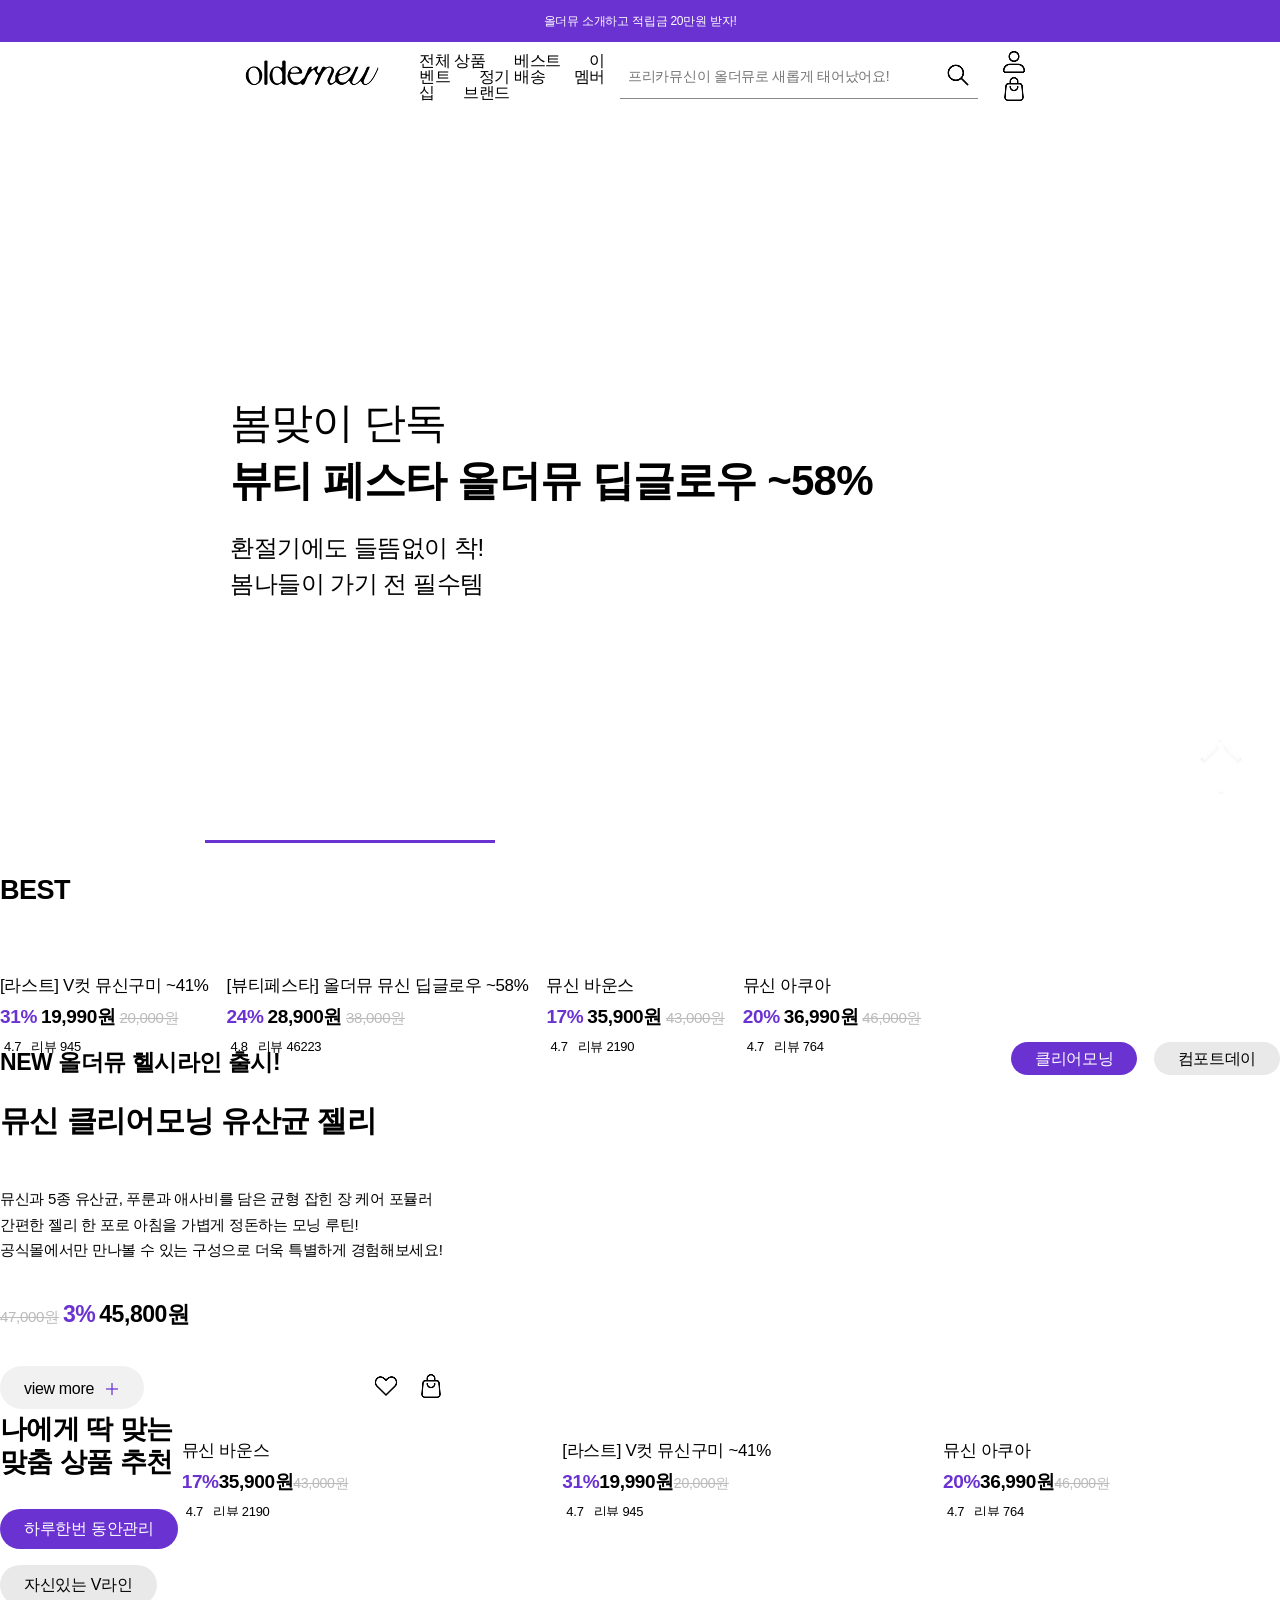
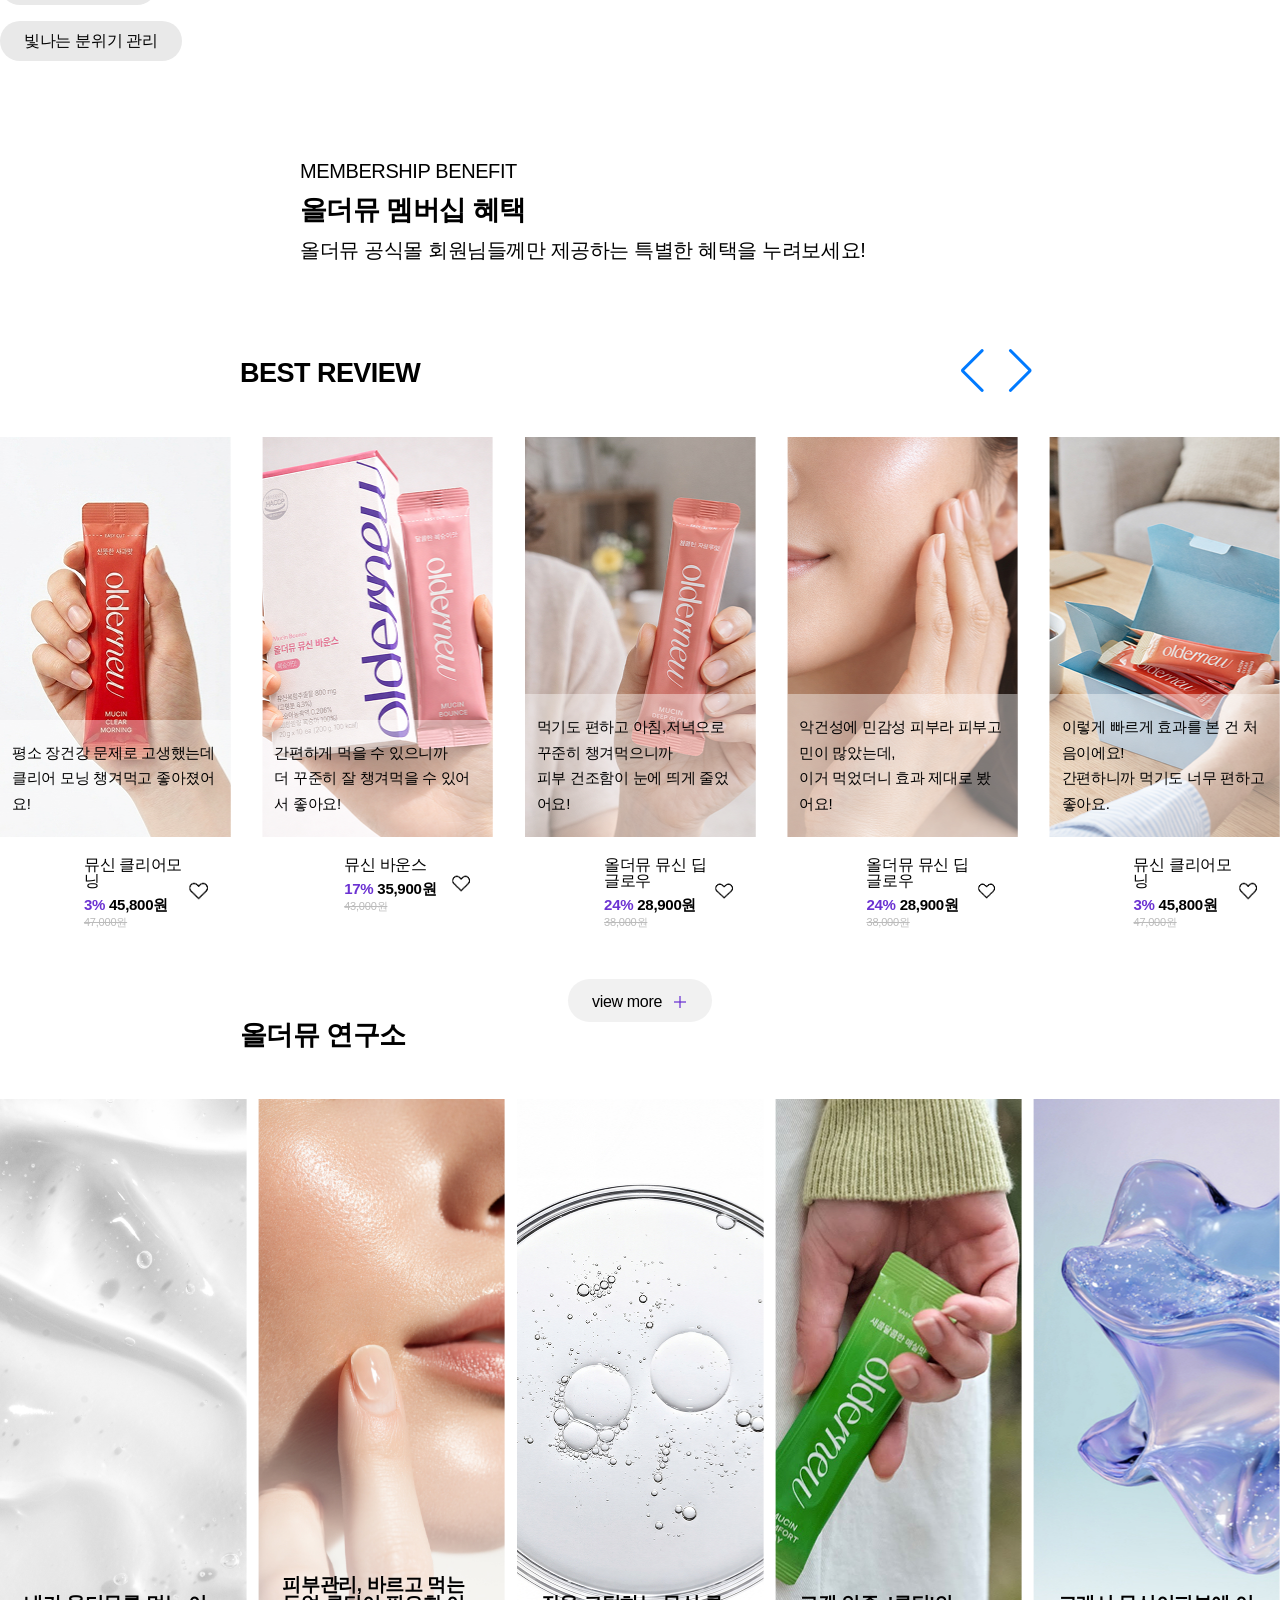
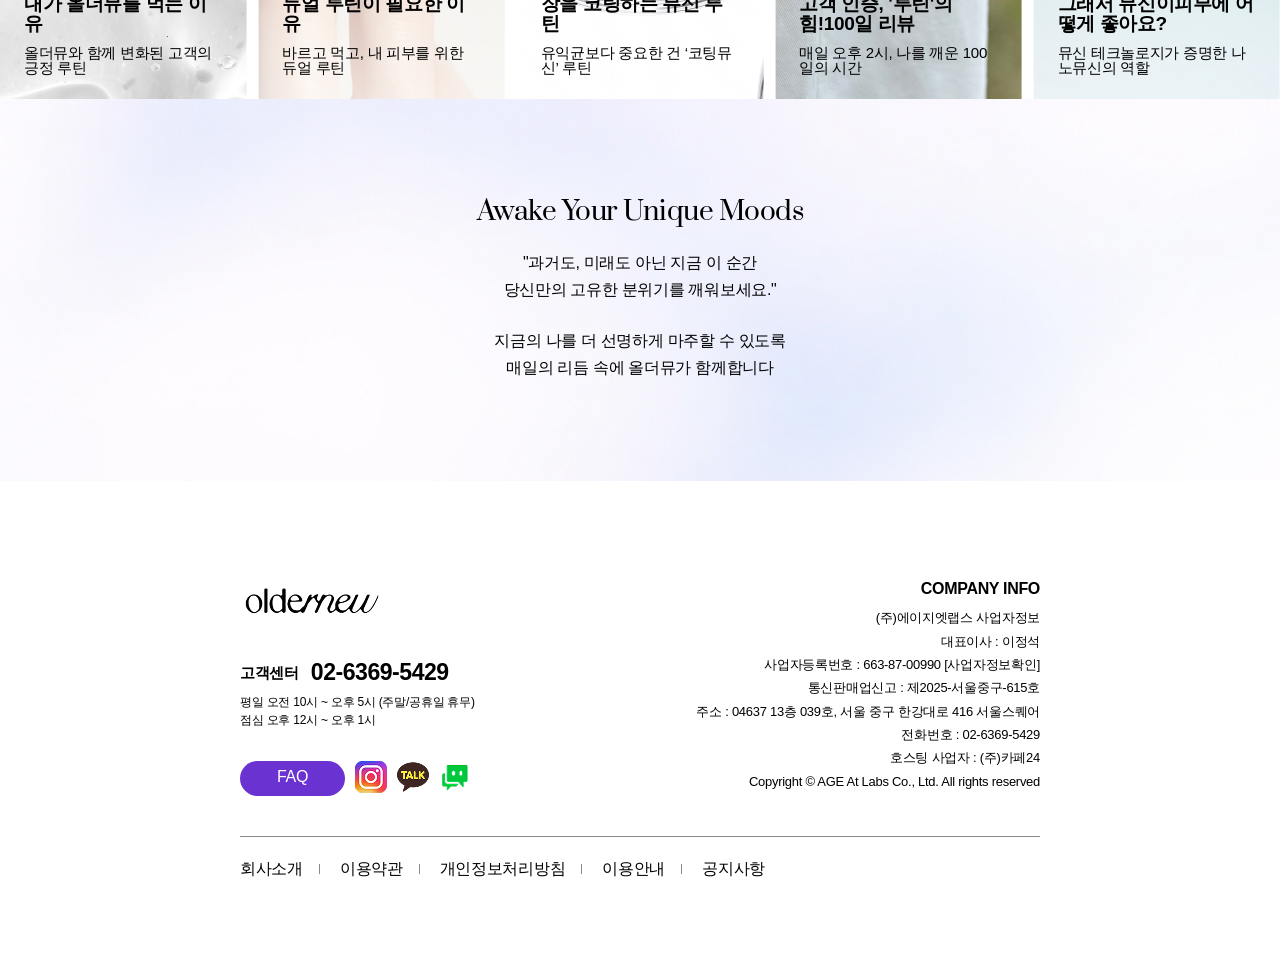
==== commit 9f14e5f8: "일부 수정" ====
--- a/index.html
+++ b/index.html
@@ -132,7 +132,7 @@
                     <div class="swiper-pagination bar"></div>
                 </div>
             </div>
-            <div id="best_wrap" class="container_layout">
+            <div id="best_wrap">
                 <h1>BEST</h1>
                 <ul class="best_list">
                     <li class="best_product best1">
@@ -213,7 +213,7 @@
                     </li>
                 </ul>
             </div>
-            <div id="new_wrap" class="container_layout">
+            <div id="new_wrap">
                 <div class="new_title_tab">
                     <h1>NEW 올더뮤 헬시라인 출시!</h1>
                     <div class="tab">
@@ -272,7 +272,7 @@
                     </div>
                 </div>
             </div>
-            <div id="recommendation_wrap" class="container_layout">
+            <div id="recommendation_wrap">
                 <div class="recommendation_left">
                     <h1>나에게 딱 맞는 <span>맞춤 상품 추천</span></h1>
                     <div class="tab">
@@ -476,7 +476,7 @@
                     </div>
                 </a>
             </div>
-            <div id="best_review_wrap" class="full_layout">
+            <div id="best_review_wrap">
                 <div class="review_title_btn">
                     <h1>BEST REVIEW</h1>
                     <div class="btn_box">
@@ -636,7 +636,7 @@
                 </div>
                 <a href="#" class="more_btn"><span>view more</span><img src="./images/common/more.png" alt=""></a>
             </div>
-            <div id="magazine_wrap" class="full_layout">
+            <div id="magazine_wrap">
                 <h1>올더뮤 연구소</h1>
                 <div class="swiper magazine_swiper">
                     <div class="swiper-wrapper">
--- a/styles/common.css
+++ b/styles/common.css
@@ -2,7 +2,7 @@
 /* ========================================== 스크롤 시 화면이 부드럽게 올라감 */
 html {scroll-behavior: smooth;}
 /* ===================================================== header */
-#wrap {min-width: 250px;}
+#wrap {}
 #wrap header {
     display: flex; align-items: center; justify-content: space-between; height: 70px;
     padding: 0 240px; position: sticky; top: 0; z-index: 999; background: #fff;
@@ -48,5 +48,3 @@
 
 
 /* =================================================== 메인 안 컨텐츠 사이즈 */
-#wrap main .container_layout {padding: 100px 240px;}
-#wrap main .full_layout {padding: 100px 0;}
--- a/styles/index.css
+++ b/styles/index.css
@@ -167,14 +167,14 @@
 }
 #wrap main #recommendation_wrap .recommendation_left .tab a:last-child {margin: 0;}
 #wrap main #recommendation_wrap .recommendation_left .tab a.active {background: #6B32D2; color: #fff;}
-#wrap main #recommendation_wrap .recommendation_right {width: 1106px;}
+#wrap main #recommendation_wrap .recommendation_right {}
 /* ------------------------------------------------ 공통 */
-#wrap main #recommendation_wrap .recommendation_right .swiper {display: none;}
-#wrap main #recommendation_wrap .recommendation_right .active {display: block;}
+#wrap main #recommendation_wrap .recommendation_right .swiper {width: 1106px; display: none;}
+#wrap main #recommendation_wrap .recommendation_right .active {width: 1106px; display: block;}
 #wrap main #recommendation_wrap .recommendation_right .swiper .swiper-wrapper {}
 #wrap main #recommendation_wrap .recommendation_right .swiper .swiper-wrapper .swiper-slide {}
 /* ------------------------------------------------ 공통 이미지 영역 */
-#wrap main #recommendation_wrap .recommendation_right .swiper .swiper-wrapper .swiper-slide .photo_box {position: relative; margin-bottom: 18px;}
+#wrap main #recommendation_wrap .recommendation_right .swiper .swiper-wrapper .swiper-slide .photo_box {width: max-content; position: relative; margin-bottom: 18px;}
 #wrap main #recommendation_wrap .recommendation_right .swiper .swiper-wrapper .swiper-slide .photo_box:hover .like_cart {
     opacity: 1; transform: translate(-50%, 0);
 }
@@ -200,7 +200,7 @@
 #wrap main #recommendation_wrap .recommendation_right .swiper .swiper-wrapper .swiper-slide .txt_box a h2 {font-size: 1.06rem; font-weight: 500;}
 #wrap main #recommendation_wrap .recommendation_right .swiper .swiper-wrapper .swiper-slide .txt_box a .price {margin: 12px 0;}
 #wrap main #recommendation_wrap .recommendation_right .swiper .swiper-wrapper .swiper-slide .txt_box a .price .discount {font-size: 1.19rem; font-weight: 600; color: #6B32D2;}
-#wrap main #recommendation_wrap .recommendation_right .swiper .swiper-wrapper .swiper-slide .txt_box a .price em {font-size: 1.19rem; font-weight: 600; margin: 4px;}
+#wrap main #recommendation_wrap .recommendation_right .swiper .swiper-wrapper .swiper-slide .txt_box a .price em {font-size: 1.19rem; font-weight: 600;}
 #wrap main #recommendation_wrap .recommendation_right .swiper .swiper-wrapper .swiper-slide .txt_box a .price del {font-size: 0.88rem; color: #bbb;}
 #wrap main #recommendation_wrap .recommendation_right .swiper .swiper-wrapper .swiper-slide .txt_box .review {display: flex; align-items: center;}
 #wrap main #recommendation_wrap .recommendation_right .swiper .swiper-wrapper .swiper-slide .txt_box .review > * {font-size: 0.81rem;}
@@ -213,11 +213,11 @@
 /* ================================================================================= 멤버십 배너 영역 */
 #wrap main #membership_bnr_wrap {}
 #wrap main #membership_bnr_wrap .membership_bnr {
-    display: block; height: 300px;
+    display: block; padding: 100px 300px;
     background-position: center; background-size: cover;
     background-image: url(../images/main/membership_bnr.jpg);
 }/* bg */
-#wrap main #membership_bnr_wrap .membership_bnr .member_txt_box {position: relative; top: 50%; left: 300px; transform: translateY(-50%);}
+#wrap main #membership_bnr_wrap .membership_bnr .member_txt_box {}
 #wrap main #membership_bnr_wrap .membership_bnr .member_txt_box p {font-size: 1.25rem; font-weight: 500;}
 #wrap main #membership_bnr_wrap .membership_bnr .member_txt_box h1 {font-size: 1.69rem; font-weight: 600; margin: 16px 0;}
 #wrap main #membership_bnr_wrap .membership_bnr .member_txt_box h1+p {}
@@ -277,9 +277,9 @@
 #wrap main #best_review_wrap .review_swiper_wrap .review_swiper .swiper-wrapper .slide2 .review_photo_box {background-image: url(../images/main/review2.jpg);}
 #wrap main #best_review_wrap .review_swiper_wrap .review_swiper .swiper-wrapper .slide3 .review_photo_box {background-image: url(../images/main/review3.jpg);}
 #wrap main #best_review_wrap .review_swiper_wrap .review_swiper .swiper-wrapper .slide4 .review_photo_box {background-image: url(../images/main/review4.jpg);}
-#wrap main #best_review_wrap .review_swiper_wrap .review_swiper .swiper-wrapper .slide5 .review_photo_box {background-image: url(../images/main/review5.png);}
+#wrap main #best_review_wrap .review_swiper_wrap .review_swiper .swiper-wrapper .slide5 .review_photo_box {background-image: url(../images/main/review5.jpg);}
 #wrap main #best_review_wrap .review_swiper_wrap .review_swiper .swiper-wrapper .slide6 .review_photo_box {background-image: url(../images/main/review6.jpg);}
-#wrap main #best_review_wrap .review_swiper_wrap .review_swiper .swiper-wrapper .slide7 .review_photo_box {background-image: url(../images/main/review7.png);}
+#wrap main #best_review_wrap .review_swiper_wrap .review_swiper .swiper-wrapper .slide7 .review_photo_box {background-image: url(../images/main/review7.jpg);}
 #wrap main #best_review_wrap .review_swiper_wrap .review_swiper .swiper-wrapper .slide8 .review_photo_box {background-image: url(../images/main/review8.jpg);}
 /* ----------------------------------------------------------- viewmore 버튼  */
 #wrap main #best_review_wrap .more_btn {
@@ -305,7 +305,7 @@
 }
 #wrap main #magazine_wrap .magazine_swiper .swiper-wrapper .swiper-slide a dl {position: absolute; bottom: 0; left: 0; padding: 24px;}
 #wrap main #magazine_wrap .magazine_swiper .swiper-wrapper .swiper-slide a dl dt,
-#wrap main #magazine_wrap .magazine_swiper .swiper-wrapper .swiper-slide a dl dt span {font-size: 1.19rem; font-weight: 600; margin-bottom: 12px; display: block;}
+#wrap main #magazine_wrap .magazine_swiper .swiper-wrapper .swiper-slide a dl dt span {font-size: 1.19rem; font-weight: 600; margin-bottom: 12px;}
 #wrap main #magazine_wrap .magazine_swiper .swiper-wrapper .swiper-slide a dl dd {font-size: 0.94rem;}
 /* ----------------------------------------------------------- swiper-slide 개별 디자인 */
 #wrap main #magazine_wrap .magazine_swiper .swiper-wrapper .slide1 a {background-image: url(../images/main/magazine1.jpg);}
--- a/styles/responsive.css
+++ b/styles/responsive.css
@@ -1,4 +1,7 @@
 /* responsive.css */
+@media screen and (max-width:1600px) {
+    
+}
 @media screen and (max-width:1024px) {/* 1024px 이하 너비일 때 */
     #wrap header {padding: 0 30px;}
     #wrap main .container_layout {padding: 80px 30px;}
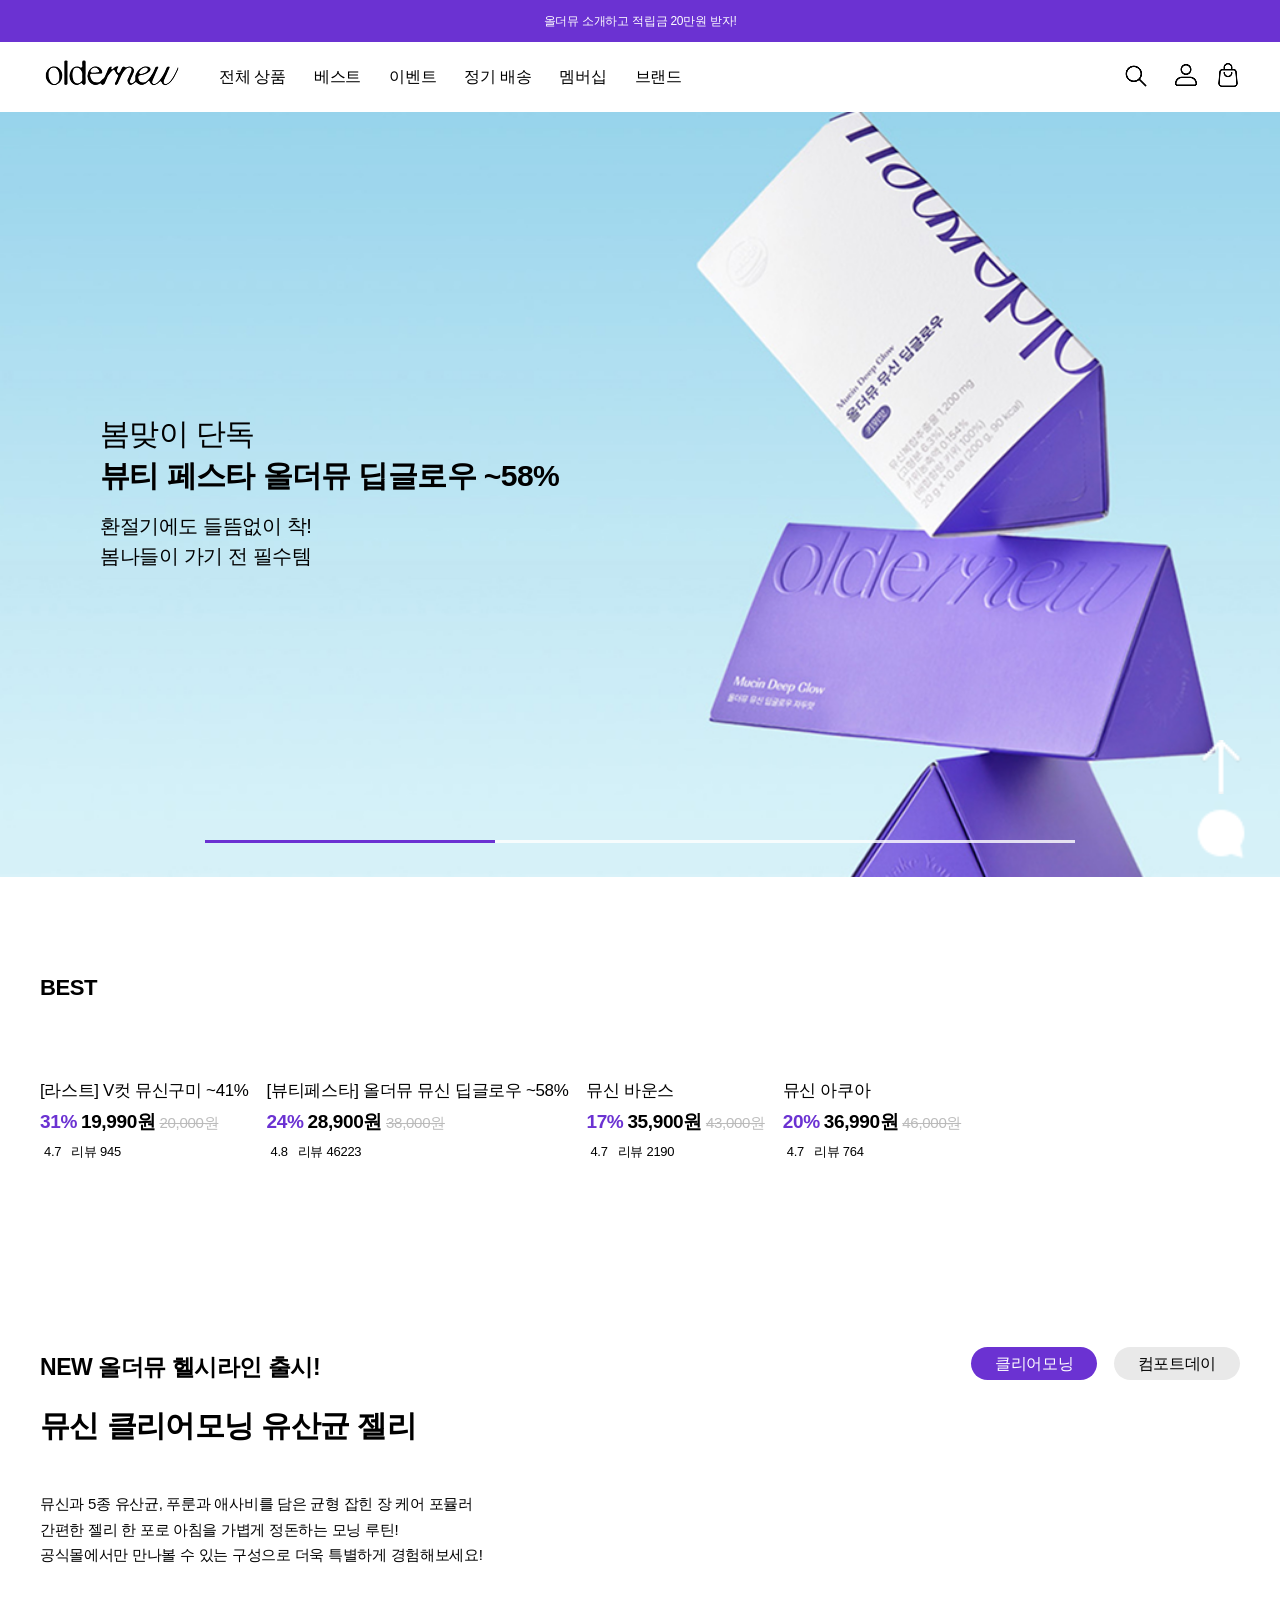
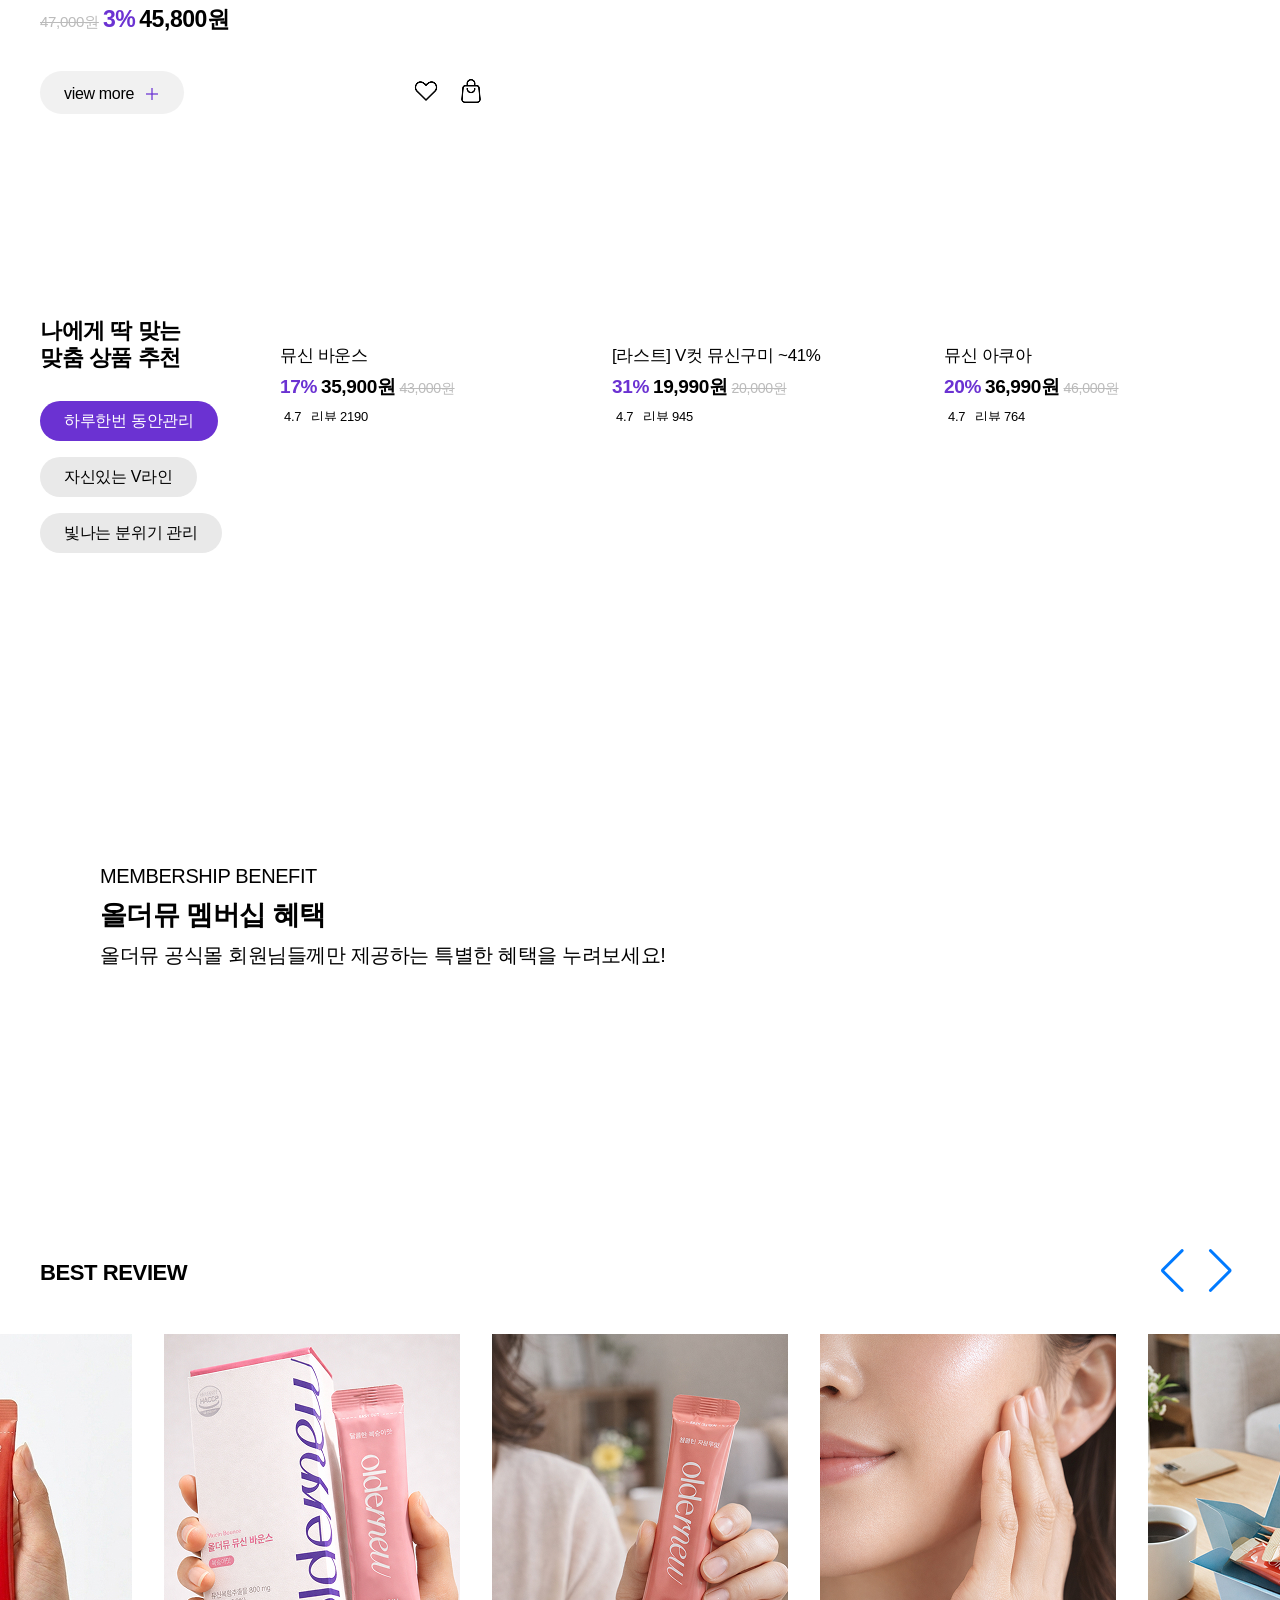
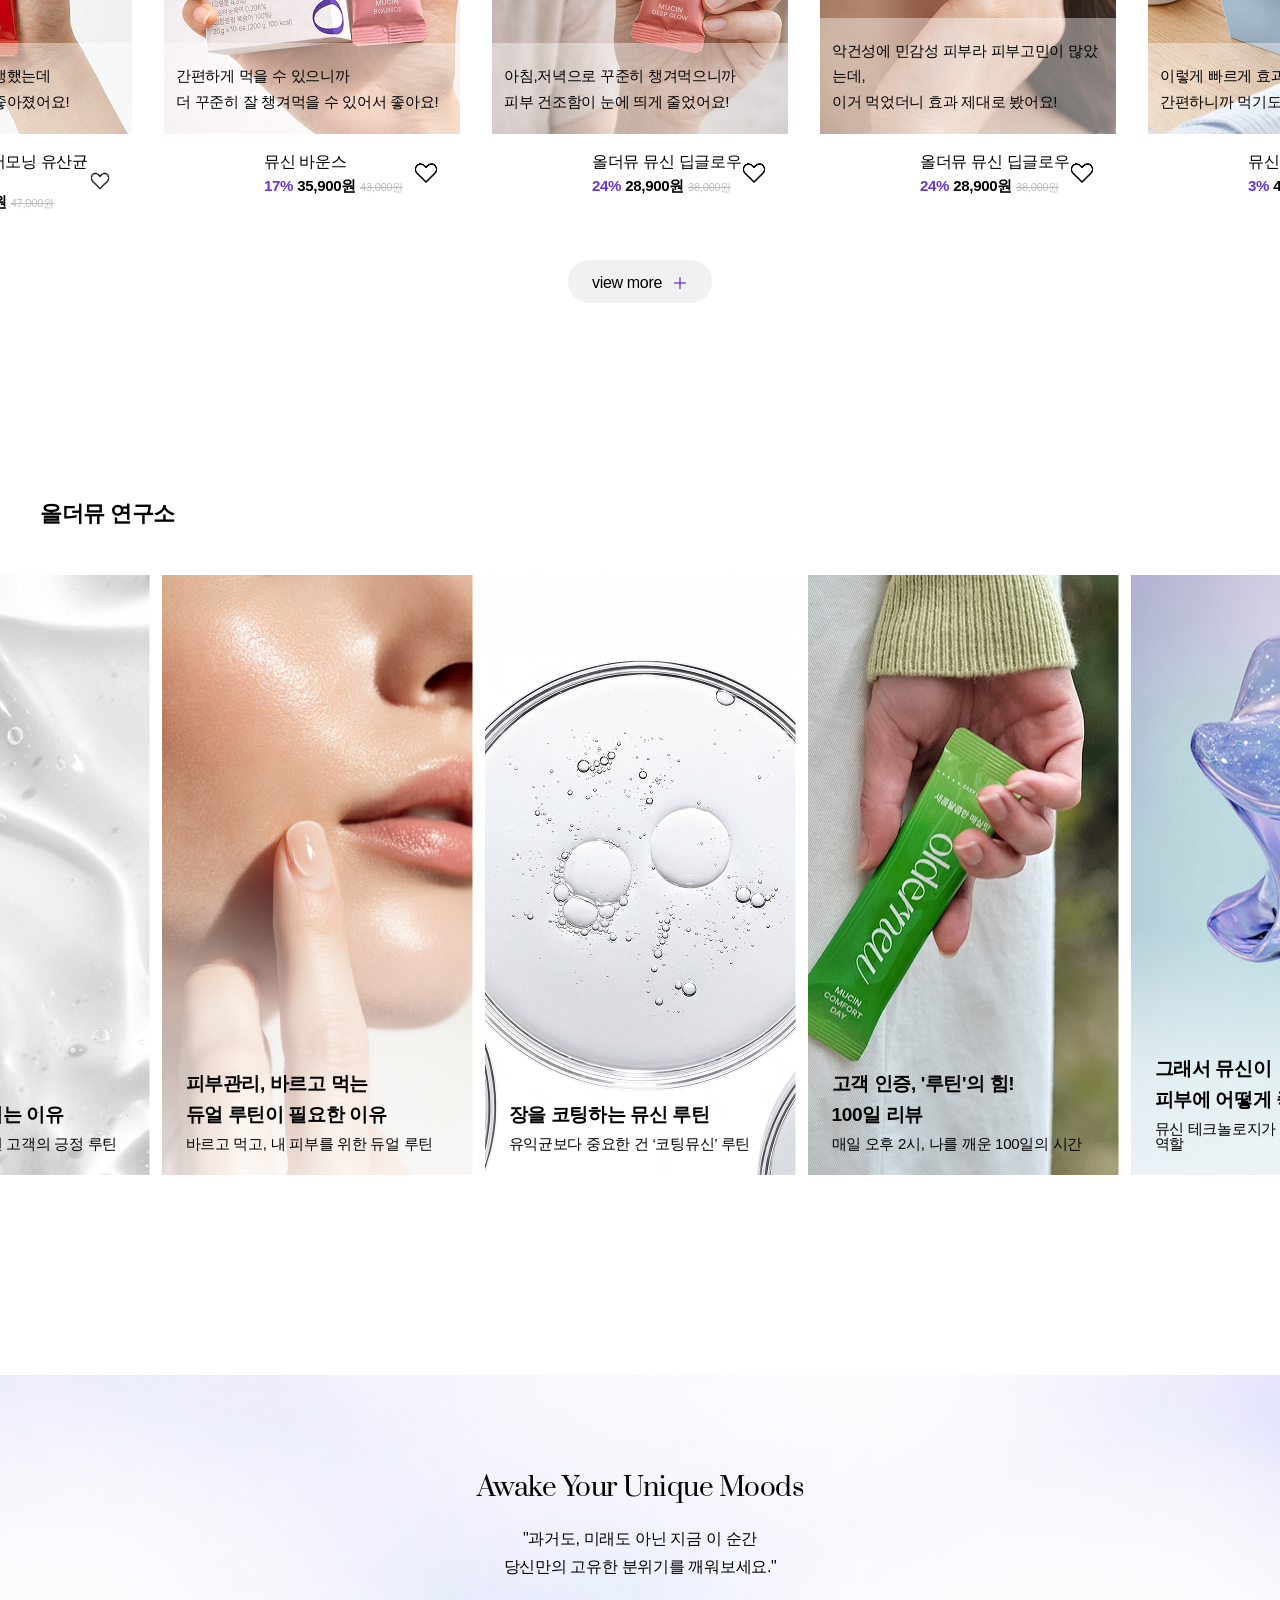
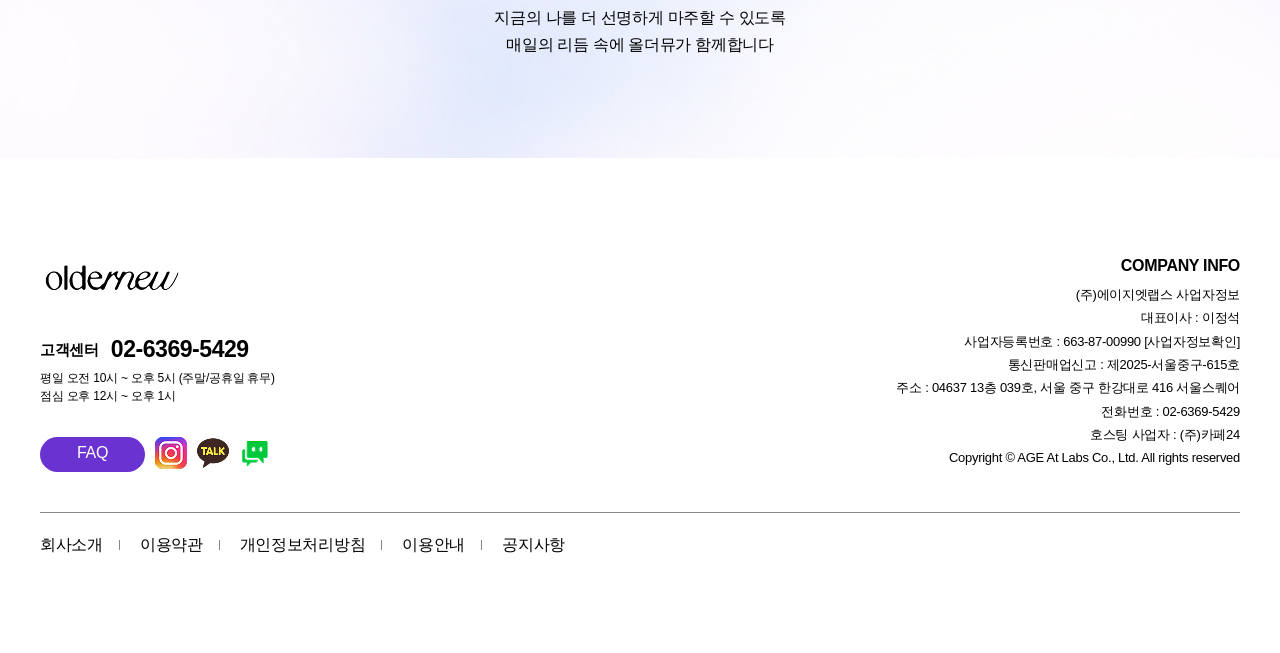
==== commit cfc4d379: "반응형 tablet~mobile" ====
--- a/index.html
+++ b/index.html
@@ -1,3 +1,11 @@
+<!--
+    * GitHub Repository Phishing Alert Appeal & Project Verification
+    * 이 페이지는 깃허브에서 발생한 피싱 경고 오탐지(False Positive)를 해명하고, 해당 코드가 순수한 학습 및 포트폴리오용임을 증명하기 위해 작성되었습니다.
+    * Project: Portfolio Prototype
+    * Warning: This html does not process actual transactions or user credentials.
+    * The similarity to the actual commercial site is purely for design practice.
+-->
+
 <!DOCTYPE html>
 <html lang="ko">
 <head>
@@ -45,30 +53,32 @@
                 </div>
             </div>
         </div>
-        <header>
-            <div class="h_left">
-                <button type="button" id="menu_btn"><img src="./images/common/menu.png" alt="메뉴 열기"></button><!-- 모바일 환경에서 보여지는 햄버거메뉴 아이콘 -->
-                <h1><a href="#"><img src="./images/common/logo.png" alt="올더뮤"></a></h1>
-                <nav class="gnb_pc"><!-- pc, tablet 용 -->
-                    <a href="#">전체 상품</a>
-                    <a href="#">베스트</a>
-                    <a href="#">이벤트</a>
-                    <a href="#">정기 배송</a>
-                    <a href="#">멤버십</a>
-                    <a href="#">브랜드</a>
-                </nav>
-            </div>
-            <div class="h_right">
-                <form action="#" method="post" id="search_box">
-                    <input type="search" name="search_txt" id="search_txt" placeholder="프리카뮤신이 올더뮤로 새롭게 태어났어요!">
-                    <button type="submit" id="search_btn"><img src="./images/common/search.png" alt="검색하기"></button>
-                </form>
-                <div class="user_box">
-                    <a href="#" class="user"><img src="./images/common/user.png" alt="회원"></a>
-                    <a href="#" class="cart"><img src="./images/common/cart.png" alt="장바구니"></a>
-                </div>
-            </div>
-        </header>
+        <div class="header_bg">
+            <header>
+                <div class="h_left">
+                    <button type="button" id="menu_btn"><img src="./images/common/menu.png" alt="메뉴 열기"></button><!-- 모바일 환경에서 보여지는 햄버거메뉴 아이콘 -->
+                    <h1><a href="#"><img src="./images/common/logo.png" alt="올더뮤"></a></h1>
+                    <nav class="gnb_pc"><!-- pc, tablet 용 -->
+                        <a href="#">전체 상품</a>
+                        <a href="#">베스트</a>
+                        <a href="#">이벤트</a>
+                        <a href="#">정기 배송</a>
+                        <a href="#">멤버십</a>
+                        <a href="#">브랜드</a>
+                    </nav>
+                </div>
+                <div class="h_right">
+                    <form action="#" method="post" id="search_box">
+                        <input type="search" name="search_txt" id="search_txt" placeholder="프리카뮤신이 올더뮤로 새롭게 태어났어요!">
+                        <button type="submit" id="search_btn"><img src="./images/common/search.png" alt="검색하기"></button>
+                    </form>
+                    <div class="user_box">
+                        <a href="#" class="user"><img src="./images/common/user.png" alt="회원"></a>
+                        <a href="#" class="cart"><img src="./images/common/cart.png" alt="장바구니"></a>
+                    </div>
+                </div>
+            </header>
+        </div>
         <div id="side_menu"><!-- 햄버거메뉴 클릭하면 보이는 영역 -->
             <div class="menu_top">
                     <div class="login">
@@ -122,7 +132,7 @@
                                 <div class="bnr_txt">
                                     <div class="title">
                                         <p>가벼운 하루의 시작</p>
-                                        <h1>올더뮤 뮤신 클리어모닝 신제품 출시!</h1>
+                                        <h1><span>올더뮤 뮤신 </span>클리어모닝 신제품 출시!</h1>
                                     </div>
                                     <p class="detail">아침마다 화장실 스트레스 없이 편안하게<br>뮤신+유산균5종+푸룬+애사비</p>
                                 </div>
@@ -132,7 +142,7 @@
                     <div class="swiper-pagination bar"></div>
                 </div>
             </div>
-            <div id="best_wrap">
+            <div id="best_wrap" class="container">
                 <h1>BEST</h1>
                 <ul class="best_list">
                     <li class="best_product best1">
@@ -167,7 +177,7 @@
                         </div>
                         <div class="txt_box">
                             <a href="#">
-                                <h2>[뷰티페스타] 올더뮤 뮤신 딥글로우 ~58%</h2>
+                                <h2><span>[뷰티페스타]</span> 올더뮤 뮤신 딥글로우 ~58%</h2>
                                 <p class="price"><span class=" discount">24%</span><em>28,900원</em><del>38,000원</del></p>
                             </a>
                             <a href="#" class="review"><img src="./images/common/rating.png" alt=""><span class="rating">4.8</span><span class="review_count">리뷰 46223</span></a>
@@ -213,7 +223,7 @@
                     </li>
                 </ul>
             </div>
-            <div id="new_wrap">
+            <div id="new_wrap" class="container">
                 <div class="new_title_tab">
                     <h1>NEW 올더뮤 헬시라인 출시!</h1>
                     <div class="tab">
@@ -272,7 +282,7 @@
                     </div>
                 </div>
             </div>
-            <div id="recommendation_wrap">
+            <div id="recommendation_wrap" class="container">
                 <div class="recommendation_left">
                     <h1>나에게 딱 맞는 <span>맞춤 상품 추천</span></h1>
                     <div class="tab">
@@ -358,7 +368,7 @@
                                 </div>
                                 <div class="txt_box">
                                     <a href="#">
-                                        <h2>[뷰티페스타] 올더뮤 뮤신 딥글로우</h2>
+                                        <h2><span>[뷰티페스타]</span> 올더뮤 뮤신 딥글로우</h2>
                                         <p class="price"><span class=" discount">24%</span><em>28,900원</em><del>38,000원</del></p>
                                     </a>
                                     <a href="#" class="review"><img src="./images/common/rating.png" alt=""><span class="rating">4.7</span><span class="review_count">리뷰 46418</span></a>
@@ -438,7 +448,7 @@
                                 </div>
                                 <div class="txt_box">
                                     <a href="#">
-                                        <h2>[뷰티페스타] 올더뮤 뮤신 딥글로우</h2>
+                                        <h2><span>[뷰티페스타]</span> 올더뮤 뮤신 딥글로우</h2>
                                         <p class="price"><span class=" discount">24%</span><em>28,900원</em><del>38,000원</del></p>
                                     </a>
                                     <a href="#" class="review"><img src="./images/common/rating.png" alt=""><span class="rating">4.7</span><span class="review_count">리뷰 46418</span></a>
@@ -490,7 +500,7 @@
                             <div class="swiper-slide slide1">
                                 <a href="#" class="review_photo_box"><!-- bg -->
                                     <p class="review_txt">
-                                        <span>먹기도 편하고 아침,저녁으로 꾸준히 챙겨먹으니까</span>
+                                        <span>아침,저녁으로 꾸준히 챙겨먹으니까</span>
                                         <span>피부 건조함이 눈에 띄게 줄었어요!</span>
                                     </p>
                                 </a>
@@ -544,8 +554,8 @@
                             <div class="swiper-slide slide4">
                                 <a href="#" class="review_photo_box"><!-- bg -->
                                     <p class="review_txt">
-                                        <span>먹기도 편하고 아침,저녁으로 꾸준히 챙겨먹으니까</span>
-                                        <span>피부 건조함이 눈에 띄게 줄었어요!</span>
+                                        <span>루틴을 만들어서 열심히 먹으니까</span>
+                                        <span>피부가 건강해진게 느껴져요!</span>
                                     </p>
                                 </a>
                                 <div class="review_product">
@@ -581,7 +591,7 @@
                                 <a href="#" class="review_photo_box"><!-- bg -->
                                     <p class="review_txt">
                                         <span>이렇게 빠르게 효과를 본 건 처음이에요!</span>
-                                        <span>먹는 걸로 이렇게까지 큰 변화가 있다니 신기해요~</span>
+                                        <span>먹는 걸로 이렇게까지 큰 변화가 있다니!!</span>
                                     </p>
                                 </a>
                                 <div class="review_product">
@@ -606,7 +616,7 @@
                                     <a href="#" class="product">
                                         <p class="p_photo"><img src="./images/product/clear.jpg" alt=""></p>
                                         <div class="p_txt">
-                                            <h2>뮤신 클리어모닝</h2>
+                                            <h2>뮤신 클리어모닝 유산균 젤리</h2>
                                             <p class="price"><span class="discount">3%</span><em>45,800원</em><del>47,000원</del></p>
                                         </div>
                                     </a>
@@ -708,11 +718,13 @@
                 </div>
             </div>
             <div id="brand_wrap"><!-- bg -->
-                <div class="brand_txt">
-                    <h1>Awake Your Unique Moods</h1>
-                    <p>"과거도, 미래도 아닌 지금 이 순간<br>당신만의 고유한 분위기를 깨워보세요."</p>
-                    <p>지금의 나를 더 선명하게 마주할 수 있도록<br>매일의 리듬 속에 올더뮤가 함께합니다</p>
-                </div>
+                <a href="#" class="brand">
+                    <div class="brand_txt">
+                        <h1>Awake Your Unique Moods</h1>
+                        <p>"과거도, 미래도 아닌 지금 이 순간<br>당신만의 고유한 분위기를 깨워보세요."</p>
+                        <p>지금의 나를 더 선명하게 마주할 수 있도록<br>매일의 리듬 속에 올더뮤가 함께합니다</p>
+                    </div>
+                </a>
             </div>
         </main>
         <footer>
--- a/styles/common.css
+++ b/styles/common.css
@@ -1,37 +1,49 @@
+/* 
+    * GitHub Repository Phishing Alert Appeal & Project Verification
+    * 이 페이지는 깃허브에서 발생한 피싱 경고 오탐지(False Positive)를 해명하고, 해당 코드가 순수한 학습 및 포트폴리오용임을 증명하기 위해 작성되었습니다.
+    * This CSS is part of a student project. 
+    * Any resemblance to real-world commercial sites is purely for design practice.
+*/
+
 /* common.css */
+
+* {
+    /* outline: 1px solid red; */
+}
 /* ========================================== 스크롤 시 화면이 부드럽게 올라감 */
 html {scroll-behavior: smooth;}
 /* ===================================================== header */
-#wrap {}
-#wrap header {
+#wrap {min-width: 380px;}
+#wrap .header_bg {position: sticky; top: 0; z-index: 999; background: #fff; }
+#wrap .header_bg header {
     display: flex; align-items: center; justify-content: space-between; height: 70px;
-    padding: 0 240px; position: sticky; top: 0; z-index: 999; background: #fff;
+    max-width: 1440px; margin: 0 auto;
 }
-#wrap header .h_left {display: flex; align-items: center;}
-#wrap header .h_left #menu_btn {width: 24px; margin-right: 12px; display: none;}/* 전체메뉴 펼치기(햄버거 메뉴) */
-#wrap header .h_left #menu_btn img {width: 100%;}
-#wrap header .h_left h1 { margin-right: 34px;}
-#wrap header .h_left h1 a {display: block; width: 145px;}
-#wrap header .h_left h1 a img {width: 100%;}
-#wrap header .h_left .gnb_pc {}
-#wrap header .h_left .gnb_pc a {margin-right: 24px;}
-#wrap header .h_left .gnb_pc a:last-child {margin: 0;}
-#wrap header .h_right {display: flex; align-items: center;}
-#wrap header .h_right #search_box {
+#wrap .header_bg header .h_left {display: flex; align-items: center;}
+#wrap .header_bg header .h_left #menu_btn {width: 24px; margin-right: 12px; display: none;}/* 전체메뉴 펼치기(햄버거 메뉴) */
+#wrap .header_bg header .h_left #menu_btn img {width: 100%;}
+#wrap .header_bg header .h_left h1 { margin-right: 34px;}
+#wrap .header_bg header .h_left h1 a {display: block; width: 145px;}
+#wrap .header_bg header .h_left h1 a img {width: 100%;}
+#wrap .header_bg header .h_left .gnb_pc {}
+#wrap .header_bg header .h_left .gnb_pc a {margin-right: 24px;}
+#wrap .header_bg header .h_left .gnb_pc a:last-child {margin: 0;}
+#wrap .header_bg header .h_right {display: flex; align-items: center;}
+#wrap .header_bg header .h_right #search_box {
     display: flex; align-items: center;
     margin-right: 24px; padding: 8px;
     border-bottom: 1px solid #888;
     font-size: 0.88rem;
 }
-#wrap header .h_right #search_box #search_txt {
+#wrap .header_bg header .h_right #search_box #search_txt {
     background: none; width: 306px; margin-right: 12px;
 }
-#wrap header .h_right #search_box #search_btn {}
-#wrap header .h_right .user_box {}
-#wrap header .h_right .user_box .user {display: inline-block; width: 24px; margin-right: 14px;}
-#wrap header .h_right .user_box .user img {width: 100%;}
-#wrap header .h_right .user_box .cart {display: inline-block; width: 24px;}
-#wrap header .h_right .user_box .cart img {width: 100%;}
+#wrap .header_bg header .h_right #search_box #search_btn {}
+#wrap .header_bg header .h_right .user_box {}
+#wrap .header_bg header .h_right .user_box .user {display: inline-block; width: 24px; margin-right: 14px;}
+#wrap .header_bg header .h_right .user_box .user img {width: 100%;}
+#wrap .header_bg header .h_right .user_box .cart {display: inline-block; width: 24px;}
+#wrap .header_bg header .h_right .user_box .cart img {width: 100%;}
 /* 햄버거메뉴 클릭하면 보이는 영역 */
 #wrap #side_menu {display: none;} 
 #wrap #side_menu .menu_top {}
@@ -46,5 +58,50 @@
 #wrap #side_menu .lnb a {}
 #wrap .overlay {} /* 모바일 환경에서 메뉴를 열었을때 뒷 배경이 어둡게 보이도록 함(클릭하면 메뉴 닫힘) */
 
+/* ================================================================================= footer */
+#wrap footer {
+    max-width: 1440px; margin: 100px auto;
+    display: grid;
+    grid-template-areas: 
+    "left right"
+    "bottom bottom";
+    row-gap: 40px;
+}
+#wrap footer .f_left {grid-area: left;}
+#wrap footer .f_left .f_logo {}
+#wrap footer .f_left .f_logo img {}
+#wrap footer .f_left .customer_service {margin: 32px 0;}
+#wrap footer .f_left .customer_service address {display: flex; align-items: center; margin-bottom: 8px;}
+#wrap footer .f_left .customer_service address span {font-weight: 600;} /* 공통 */
+#wrap footer .f_left .customer_service address .label {font-size: 0.94rem; margin-right: 12px;}
+#wrap footer .f_left .customer_service address .tel {font-size: 1.44rem;}
+#wrap footer .f_left .customer_service .tel_time {font-size: 0.75rem; line-height: 1.5;}
+#wrap footer .f_left .customer_support {display: flex; gap: 10px;}
+#wrap footer .f_left .customer_support a {}
+#wrap footer .f_left .customer_support a.faq {
+    padding: 8px 37px; background: #6B32D2; border-radius: 99px; color: #fff;
+}
+#wrap footer .f_left .customer_support a.instargram img {}
+#wrap footer .f_left .customer_support a.kakao img {}
+#wrap footer .f_left .customer_support a.naver img {}
+#wrap footer .f_right {grid-area: right; text-align: right;}
+#wrap footer .f_right h2 {margin-bottom: 9px; font-weight: 600;}
+#wrap footer .f_right p {line-height: 1.8; font-size: 0.81rem;}/* p 공통 */
+#wrap footer .f_right address {line-height: 1.8; font-size: 0.81rem;}
+#wrap footer .f_right address+p {}
+#wrap footer .f_bottom {grid-area: bottom; border-top: 0.5px solid #888; padding-top: 24px;}
+#wrap footer .f_bottom a {}
+#wrap footer .f_bottom a:not(:last-child)::after {
+    content: ''; display: inline-block; width: 1px; height: 10px; background: #888; margin:0 16px;
+}
 
-/* =================================================== 메인 안 컨텐츠 사이즈 */
+
+/* ================================================================== 공통 디자인 */
+/* =================================================== 메인페이지 컨텐츠 너비 */
+#wrap main .container {max-width: 1440px;}
+/* =================================================== 메인페이지 컨텐츠 제목 */
+    #wrap main #best_wrap h1,
+    #wrap main #recommendation_wrap .recommendation_left h1,
+    #wrap main #recommendation_wrap .recommendation_left h1 span,
+    #wrap main #best_review_wrap .review_title_btn h1,
+    #wrap main #magazine_wrap h1 {font-size: 1.69rem; font-weight: 600;}
--- a/styles/index.css
+++ b/styles/index.css
@@ -42,13 +42,15 @@
 /* --------------------------- 공통 swiper-slide */
 #wrap main #hero_bnr_wrap .hero_bnr_swiper .swiper-wrapper .swiper-slide {}
 #wrap main #hero_bnr_wrap .hero_bnr_swiper .swiper-wrapper .swiper-slide a {
-    display: block; background-position: center; background-size: cover; height: 85vh; padding: 290px 230px;
-}
-#wrap main #hero_bnr_wrap .hero_bnr_swiper .swiper-wrapper .swiper-slide a .bnr_txt {}
+    display: block; height: 85vh; position: relative;
+    background-position:right; background-size: cover; 
+}
+#wrap main #hero_bnr_wrap .hero_bnr_swiper .swiper-wrapper .swiper-slide a .bnr_txt {position: absolute; top: 50%; left: 230px; transform: translateY(-50%);}
 #wrap main #hero_bnr_wrap .hero_bnr_swiper .swiper-wrapper .swiper-slide a .bnr_txt .title {margin-bottom: 28px;}
 #wrap main #hero_bnr_wrap .hero_bnr_swiper .swiper-wrapper .swiper-slide a .bnr_txt .title > * {font-size: 2.63rem;}
 #wrap main #hero_bnr_wrap .hero_bnr_swiper .swiper-wrapper .swiper-slide a .bnr_txt .title p {margin-bottom: 16px;}
 #wrap main #hero_bnr_wrap .hero_bnr_swiper .swiper-wrapper .swiper-slide a .bnr_txt .title h1 {font-weight: 700;}
+#wrap main #hero_bnr_wrap .hero_bnr_swiper .swiper-wrapper .swiper-slide a .bnr_txt .title span {font-weight: 700;}
 #wrap main #hero_bnr_wrap .hero_bnr_swiper .swiper-wrapper .swiper-slide a .bnr_txt > .detail {font-size: 1.5rem; line-height: 1.5;}
 /* --------------------------- 개별 slide */
 #wrap main #hero_bnr_wrap .hero_bnr_swiper .swiper-wrapper .slide1 a {background-image: url(../images/main/hero_bnr1.jpg);}
@@ -63,8 +65,8 @@
 #wrap main #hero_bnr_wrap .hero_bnr_swiper .bar .swiper-pagination-progressbar-fill {background: #6B32D2;}
 
 /* ======================================================================================== 베스트 */
-#wrap main #best_wrap {}
-#wrap main #best_wrap h1 {font-size: 1.69rem; font-weight: 600; margin-bottom: 40px;}
+#wrap main #best_wrap {margin: 100px auto 200px;}
+#wrap main #best_wrap h1 {margin-bottom: 50px;}
 #wrap main #best_wrap .best_list {display: flex; gap: 18px;}
 /* --------------------------------------- 베스트 상품 공통 */
 #wrap main #best_wrap .best_list .best_product {}
@@ -90,7 +92,8 @@
 /* --------------------------------------- 베스트 상품 공통 - 텍스트박스 */
 #wrap main #best_wrap .best_list .best_product .txt_box {}
 #wrap main #best_wrap .best_list .best_product .txt_box > a {}
-#wrap main #best_wrap .best_list .best_product .txt_box > a h2 {font-size: 1.06rem; font-weight: 500;}
+#wrap main #best_wrap .best_list .best_product .txt_box > a h2,
+#wrap main #best_wrap .best_list .best_product .txt_box > a h2 span {font-size: 1.06rem; font-weight: 500;}
 #wrap main #best_wrap .best_list .best_product .txt_box > a .price {margin: 12px 0;}
 #wrap main #best_wrap .best_list .best_product .txt_box > a .price .discount {font-size: 1.19rem; font-weight: 600; color: #6B32D2;}
 #wrap main #best_wrap .best_list .best_product .txt_box > a .price em {font-size: 1.19rem; font-weight: 600; margin: 4px;}
@@ -102,7 +105,7 @@
 #wrap main #best_wrap .best_list .best_product .txt_box .review .review_count {}
 
 /* ================================================================================= 신제품 영역 */
-#wrap main #new_wrap {}
+#wrap main #new_wrap {/* width: 1440px; */ margin: 0 auto 200px;}
 /* --------------------------------------- 제목 + 탭 */
 #wrap main #new_wrap .new_title_tab {display: flex; justify-content: space-between; margin-bottom: 32px;}
 #wrap main #new_wrap .new_title_tab h1 {font-size: 1.44rem; font-weight: 600;}
@@ -142,9 +145,10 @@
 #wrap main #new_wrap .new_product .new_txt_box .more .like_cart a.like {margin-right: 16px;}
 #wrap main #new_wrap .new_product .new_txt_box .more .like_cart a img {width: 100%;}
 /* --------------------------------------- 탭 안 내용 공통 - 스와이퍼 */
-#wrap main #new_wrap .new_product .new_swiper {width: 750px; margin:0;}
+#wrap main #new_wrap .new_product .new_swiper {width: 60%; margin:0;}
 #wrap main #new_wrap .new_product .new_swiper .swiper-wrapper {}
 #wrap main #new_wrap .new_product .new_swiper .swiper-wrapper .swiper-slide {}
+#wrap main #new_wrap .new_product .new_swiper .swiper-wrapper .swiper-slide img {width: 100%;}
 /* --------------------------------------- 탭 안 내용 개별 - 스와이퍼 */
 #wrap main #new_wrap .new_product .new_swiper .swiper-wrapper .slide1 {}
 #wrap main #new_wrap .new_product .new_swiper .swiper-wrapper .slide2 {}
@@ -155,32 +159,34 @@
 #wrap main #new_wrap .comfort_container {display: none;}
 
 /* ================================================================================= 상품추천 영역 */
-#wrap main #recommendation_wrap {display: flex; justify-content: space-between;}
+#wrap main #recommendation_wrap {
+    margin: 0 auto 200px;
+    display: flex; justify-content: space-between;
+}
 #wrap main #recommendation_wrap .recommendation_left {}
-#wrap main #recommendation_wrap .recommendation_left h1 {font-size: 1.69rem; font-weight: 600; line-height: 1.5; margin-bottom: 32px;}
-#wrap main #recommendation_wrap .recommendation_left h1 span {display: block; font-size: 1.69rem; font-weight: 600;}
+#wrap main #recommendation_wrap .recommendation_left h1 {line-height: 1.5; margin-bottom: 32px;}
+#wrap main #recommendation_wrap .recommendation_left h1 span {display: block;}
 #wrap main #recommendation_wrap .recommendation_left .tab {}
 #wrap main #recommendation_wrap .recommendation_left .tab a {
     display: block; width: max-content; font-weight: 500; text-align: center;
     padding: 12px 24px; background: #e9e9e9; border-radius: 999px;
     margin-bottom: 16px;
 }
-#wrap main #recommendation_wrap .recommendation_left .tab a:last-child {margin: 0;}
 #wrap main #recommendation_wrap .recommendation_left .tab a.active {background: #6B32D2; color: #fff;}
-#wrap main #recommendation_wrap .recommendation_right {}
-/* ------------------------------------------------ 공통 */
-#wrap main #recommendation_wrap .recommendation_right .swiper {width: 1106px; display: none;}
-#wrap main #recommendation_wrap .recommendation_right .active {width: 1106px; display: block;}
+#wrap main #recommendation_wrap .recommendation_right {width: 80%;}
+/* ------------------------------------------------ swiper 공통 */
+#wrap main #recommendation_wrap .recommendation_right .swiper {display: none;}
+#wrap main #recommendation_wrap .recommendation_right .active {display: block;}
 #wrap main #recommendation_wrap .recommendation_right .swiper .swiper-wrapper {}
 #wrap main #recommendation_wrap .recommendation_right .swiper .swiper-wrapper .swiper-slide {}
 /* ------------------------------------------------ 공통 이미지 영역 */
-#wrap main #recommendation_wrap .recommendation_right .swiper .swiper-wrapper .swiper-slide .photo_box {width: max-content; position: relative; margin-bottom: 18px;}
+#wrap main #recommendation_wrap .recommendation_right .swiper .swiper-wrapper .swiper-slide .photo_box {position: relative; margin-bottom: 18px;}
 #wrap main #recommendation_wrap .recommendation_right .swiper .swiper-wrapper .swiper-slide .photo_box:hover .like_cart {
     opacity: 1; transform: translate(-50%, 0);
 }
 #wrap main #recommendation_wrap .recommendation_right .swiper .swiper-wrapper .swiper-slide .photo_box:hover .photo .prod_hover {opacity: 1;}
-#wrap main #recommendation_wrap .recommendation_right .swiper .swiper-wrapper .swiper-slide .photo_box .photo {}
-#wrap main #recommendation_wrap .recommendation_right .swiper .swiper-wrapper .swiper-slide .photo_box .photo img {}
+#wrap main #recommendation_wrap .recommendation_right .swiper .swiper-wrapper .swiper-slide .photo_box .photo {max-width: 350px;}
+#wrap main #recommendation_wrap .recommendation_right .swiper .swiper-wrapper .swiper-slide .photo_box .photo img {width: 100%;}
 #wrap main #recommendation_wrap .recommendation_right .swiper .swiper-wrapper .swiper-slide .photo_box .photo .prod_hover {
     position: absolute; top: 0; left: 0; opacity: 0;
     transition: 0.5s;
@@ -198,9 +204,10 @@
 #wrap main #recommendation_wrap .recommendation_right .swiper .swiper-wrapper .swiper-slide .txt_box {}
 #wrap main #recommendation_wrap .recommendation_right .swiper .swiper-wrapper .swiper-slide .txt_box a {}
 #wrap main #recommendation_wrap .recommendation_right .swiper .swiper-wrapper .swiper-slide .txt_box a h2 {font-size: 1.06rem; font-weight: 500;}
+#wrap main #recommendation_wrap .recommendation_right .swiper .swiper-wrapper .swiper-slide .txt_box a h2 span {font-size: 1.06rem; font-weight: 500;}
 #wrap main #recommendation_wrap .recommendation_right .swiper .swiper-wrapper .swiper-slide .txt_box a .price {margin: 12px 0;}
 #wrap main #recommendation_wrap .recommendation_right .swiper .swiper-wrapper .swiper-slide .txt_box a .price .discount {font-size: 1.19rem; font-weight: 600; color: #6B32D2;}
-#wrap main #recommendation_wrap .recommendation_right .swiper .swiper-wrapper .swiper-slide .txt_box a .price em {font-size: 1.19rem; font-weight: 600;}
+#wrap main #recommendation_wrap .recommendation_right .swiper .swiper-wrapper .swiper-slide .txt_box a .price em {font-size: 1.19rem; font-weight: 600; margin: 4px;}
 #wrap main #recommendation_wrap .recommendation_right .swiper .swiper-wrapper .swiper-slide .txt_box a .price del {font-size: 0.88rem; color: #bbb;}
 #wrap main #recommendation_wrap .recommendation_right .swiper .swiper-wrapper .swiper-slide .txt_box .review {display: flex; align-items: center;}
 #wrap main #recommendation_wrap .recommendation_right .swiper .swiper-wrapper .swiper-slide .txt_box .review > * {font-size: 0.81rem;}
@@ -211,10 +218,10 @@
 
 
 /* ================================================================================= 멤버십 배너 영역 */
-#wrap main #membership_bnr_wrap {}
+#wrap main #membership_bnr_wrap {margin-bottom: 200px;}
 #wrap main #membership_bnr_wrap .membership_bnr {
     display: block; padding: 100px 300px;
-    background-position: center; background-size: cover;
+    background-position: right ; background-size: cover;
     background-image: url(../images/main/membership_bnr.jpg);
 }/* bg */
 #wrap main #membership_bnr_wrap .membership_bnr .member_txt_box {}
@@ -223,18 +230,18 @@
 #wrap main #membership_bnr_wrap .membership_bnr .member_txt_box h1+p {}
 
 /* ================================================================================= 베스트 리뷰 영역 */
-#wrap main #best_review_wrap {}
+#wrap main #best_review_wrap {margin-bottom: 200px;}
 #wrap main #best_review_wrap .review_title_btn {
     display: flex; justify-content: space-between; align-items: center;
-    padding: 0 240px; position: relative;
-}
-#wrap main #best_review_wrap .review_title_btn h1 {font-size: 1.69rem; font-weight: 600;}
+    max-width: 1440px; margin: 0 auto;
+}
+#wrap main #best_review_wrap .review_title_btn h1 {}
 /* ------------------------------------------------------------ swiper 버튼  */
-#wrap main #best_review_wrap .review_title_btn .btn_box {}
+#wrap main #best_review_wrap .review_title_btn .btn_box {position: relative;}
 #wrap main #best_review_wrap .review_title_btn .btn_box .prev,
 #wrap main #best_review_wrap .review_title_btn .btn_box .next {width: 40px; height: 40px; border-radius: 50%; transition: 0.3s;}
-#wrap main #best_review_wrap .review_title_btn .btn_box .prev {right: 288px; left: auto;}
-#wrap main #best_review_wrap .review_title_btn .btn_box .next {right: 240px;}
+#wrap main #best_review_wrap .review_title_btn .btn_box .prev {right: 48px; left: auto;}
+#wrap main #best_review_wrap .review_title_btn .btn_box .next {right: 0;}
 #wrap main #best_review_wrap .review_title_btn .btn_box .prev svg,
 #wrap main #best_review_wrap .review_title_btn .btn_box .next svg {color: #000; width: 20px; height: 20px; transition: 0.3s;}
 /* ------------------------------------------------------hover 디자인 */
@@ -284,7 +291,7 @@
 /* ----------------------------------------------------------- viewmore 버튼  */
 #wrap main #best_review_wrap .more_btn {
     padding: 12px 24px; background-color: #f1f1f1; border-radius: 999px;
-    margin: 0 auto; display: block; width: max-content; transition: 0.3s;
+    display: block; width: max-content; transition: 0.3s; margin: 0 auto;
 }
 #wrap main #best_review_wrap .more_btn span {margin-right: 10px;}
 #wrap main #best_review_wrap .more_btn img {transform: translateY(3px); transition: 0.3s;}
@@ -293,8 +300,8 @@
 #wrap main #best_review_wrap .more_btn:hover img {transform: translateY(3px) rotate(90deg); filter: brightness(0) invert(1);}
 
 /* ================================================================================= 매거진 영역 */
-#wrap main #magazine_wrap {}
-#wrap main #magazine_wrap h1 {padding: 0 240px; font-size: 1.69rem; font-weight: 600; margin-bottom: 50px;}
+#wrap main #magazine_wrap {margin-bottom: 200px;}
+#wrap main #magazine_wrap h1 {max-width: 1440px; margin: 0 auto; margin-bottom: 50px;}
 #wrap main #magazine_wrap .magazine_swiper {}
 #wrap main #magazine_wrap .magazine_swiper .swiper-wrapper {}
 /* ----------------------------------------------------------- swiper-slide 공통 디자인 */
@@ -306,6 +313,7 @@
 #wrap main #magazine_wrap .magazine_swiper .swiper-wrapper .swiper-slide a dl {position: absolute; bottom: 0; left: 0; padding: 24px;}
 #wrap main #magazine_wrap .magazine_swiper .swiper-wrapper .swiper-slide a dl dt,
 #wrap main #magazine_wrap .magazine_swiper .swiper-wrapper .swiper-slide a dl dt span {font-size: 1.19rem; font-weight: 600; margin-bottom: 12px;}
+#wrap main #magazine_wrap .magazine_swiper .swiper-wrapper .swiper-slide a dl dt span {display: block;}
 #wrap main #magazine_wrap .magazine_swiper .swiper-wrapper .swiper-slide a dl dd {font-size: 0.94rem;}
 /* ----------------------------------------------------------- swiper-slide 개별 디자인 */
 #wrap main #magazine_wrap .magazine_swiper .swiper-wrapper .slide1 a {background-image: url(../images/main/magazine1.jpg);}
@@ -318,45 +326,9 @@
 #wrap main #magazine_wrap .magazine_swiper .swiper-wrapper .slide8 a {background-image: url(../images/main/magazine8.jpg);}
 
 /* ================================================================================= 브랜드 영역 */
-#wrap main #brand_wrap {background-image: url(../images/main/brand.jpg); padding: 100px 0;}/* bg */
-#wrap main #brand_wrap .brand_txt {text-align: center;}
-#wrap main #brand_wrap .brand_txt h1 {font-family: 'prata',serif; font-size: 1.63rem; font-weight: 400;}
-#wrap main #brand_wrap .brand_txt h1+p {margin: 24px 0;}
-#wrap main #brand_wrap .brand_txt p {line-height: 1.7;}
-
-/* ================================================================================= footer */
-#wrap footer {
-    padding: 100px 240px;
-    display: grid;
-    grid-template-areas: 
-    "left right"
-    "bottom bottom";
-    row-gap: 40px;
-}
-#wrap footer .f_left {grid-area: left;}
-#wrap footer .f_left .f_logo {}
-#wrap footer .f_left .f_logo img {}
-#wrap footer .f_left .customer_service {margin: 32px 0;}
-#wrap footer .f_left .customer_service address {display: flex; align-items: center; margin-bottom: 8px;}
-#wrap footer .f_left .customer_service address span {font-weight: 600;} /* 공통 */
-#wrap footer .f_left .customer_service address .label {font-size: 0.94rem; margin-right: 12px;}
-#wrap footer .f_left .customer_service address .tel {font-size: 1.44rem;}
-#wrap footer .f_left .customer_service .tel_time {font-size: 0.75rem; line-height: 1.5;}
-#wrap footer .f_left .customer_support {display: flex; gap: 10px;}
-#wrap footer .f_left .customer_support a {}
-#wrap footer .f_left .customer_support a.faq {
-    padding: 8px 37px; background: #6B32D2; border-radius: 99px; color: #fff;
-}
-#wrap footer .f_left .customer_support a.instargram img {}
-#wrap footer .f_left .customer_support a.kakao img {}
-#wrap footer .f_left .customer_support a.naver img {}
-#wrap footer .f_right {grid-area: right; text-align: right;}
-#wrap footer .f_right h2 {margin-bottom: 9px; font-weight: 600;}
-#wrap footer .f_right p {line-height: 1.8; font-size: 0.81rem;}/* p 공통 */
-#wrap footer .f_right address {line-height: 1.8; font-size: 0.81rem;}
-#wrap footer .f_right address+p {}
-#wrap footer .f_bottom {grid-area: bottom; border-top: 0.5px solid #888; padding-top: 24px;}
-#wrap footer .f_bottom a {}
-#wrap footer .f_bottom a:not(:last-child)::after {
-    content: ''; display: inline-block; width: 1px; height: 10px; background: #888; margin:0 16px;
-}+#wrap main #brand_wrap {background-image: url(../images/main/brand.jpg); background-position: center; background-size: cover;}/* bg */
+#wrap main #brand_wrap .brand {display: block; width: 100%; padding: 100px 0;}
+#wrap main #brand_wrap .brand .brand_txt {text-align: center;}
+#wrap main #brand_wrap .brand .brand_txt h1 {font-family: 'prata',serif; font-size: 1.63rem; font-weight: 400;}
+#wrap main #brand_wrap .brand .brand_txt h1+p {margin: 24px 0;}
+#wrap main #brand_wrap .brand .brand_txt p {line-height: 1.7;}
--- a/styles/responsive.css
+++ b/styles/responsive.css
@@ -1,14 +1,166 @@
 /* responsive.css */
-@media screen and (max-width:1600px) {
-    
+/* ------------------------main - responsive */
+@media screen and (max-width:1520px) {/* 너비가 1560px 이하일때 */
+    /* 컨테이너 너비 조정 */
+    #wrap .header_bg header, 
+    #wrap main .container,
+    #wrap main #best_review_wrap .review_title_btn,
+    #wrap main #magazine_wrap h1,
+    #wrap footer {padding:0 70px;}
+    /* 멤버십 배너 영역 */
 }
-@media screen and (max-width:1024px) {/* 1024px 이하 너비일 때 */
-    #wrap header {padding: 0 30px;}
-    #wrap main .container_layout {padding: 80px 30px;}
-    #wrap main .full_layout {padding: 80px 0;}
+
+@media screen and (max-width:1420px) {/* 너비가 1400px 이하일때 */
+    /* 컨테이너 너비 조정 */
+    #wrap .header_bg header, 
+    #wrap main .container,
+    #wrap main #best_review_wrap .review_title_btn,
+    #wrap main #magazine_wrap h1,
+    #wrap footer {padding:0 50px;}
+    /* 히어로 배너 영역 */
+    #wrap main #hero_bnr_wrap .hero_bnr_swiper .swiper-wrapper .swiper-slide a .bnr_txt {left: 130px;}
+    /* 멤버십 배너 영역 */
+    #wrap main #membership_bnr_wrap .membership_bnr {padding: 100px 200px;}
 }
-@media screen and (max-width:393PX) {/* 393PX 이하 너비일 때 */
-    #wrap header {padding: 0 160px;}
-    #wrap main .container_layout {padding: 50px 15px;}
-    #wrap main .full_layout {padding: 50px 0;}
+
+@media screen and (max-width:1290px) {/* 너비가 1280px 이하일때 */
+    /* 컨테이너 너비 조정 */
+    #wrap .header_bg header, 
+    #wrap main .container,
+    #wrap main #best_review_wrap .review_title_btn,
+    #wrap main #magazine_wrap h1,
+    #wrap footer {padding:0 40px;}
+    /* 검색 영역 가림 */
+    #wrap .header_bg header .h_right #search_box {border: 0; margin-right: 18px;}
+    #wrap .header_bg header .h_right #search_box #search_txt {display: none;}
+    /* 히어로 배너 영역 */
+    #wrap main #hero_bnr_wrap .hero_bnr_swiper .swiper-wrapper .swiper-slide a .bnr_txt {left: 100px;}
+    #wrap main #hero_bnr_wrap .hero_bnr_swiper .swiper-wrapper .swiper-slide a .bnr_txt .title {margin-bottom: 20px;}
+    #wrap main #hero_bnr_wrap .hero_bnr_swiper .swiper-wrapper .swiper-slide a .bnr_txt .title > * {font-size: 1.88rem;}
+    #wrap main #hero_bnr_wrap .hero_bnr_swiper .swiper-wrapper .swiper-slide a .bnr_txt .title p {margin-bottom: 12px;}
+    #wrap main #hero_bnr_wrap .hero_bnr_swiper .swiper-wrapper .swiper-slide a .bnr_txt .title h1 {font-weight: 700;}
+    #wrap main #hero_bnr_wrap .hero_bnr_swiper .swiper-wrapper .swiper-slide a .bnr_txt .title span {display: block;}
+    #wrap main #hero_bnr_wrap .hero_bnr_swiper .swiper-wrapper .swiper-slide a .bnr_txt > .detail {font-size: 1.25rem; line-height: 1.5;}
+    /* 히어로배너 개별 slide */
+    #wrap main #hero_bnr_wrap .hero_bnr_swiper .swiper-wrapper .slide1 a {background-image: url(../images/main/hero_bnr1_tablet.jpg);}
+    #wrap main #hero_bnr_wrap .hero_bnr_swiper .swiper-wrapper .slide2 a {background-image: url(../images/main/hero_bnr2_tablet.jpg);}
+    #wrap main #hero_bnr_wrap .hero_bnr_swiper .swiper-wrapper .slide3 a {background-image: url(../images/main/hero_bnr3_tablet.jpg);}
+    /* 컨텐츠 제목 텍스트 값 조정 */
+    #wrap main #best_wrap h1,
+    #wrap main #recommendation_wrap .recommendation_left h1,
+    #wrap main #recommendation_wrap .recommendation_left h1 span,
+    #wrap main #best_review_wrap .review_title_btn h1,
+    #wrap main #magazine_wrap h1 {font-size: 1.38rem;}
+    /* 멤버십 배너 영역 */
+    #wrap main #membership_bnr_wrap .membership_bnr {padding: 97px 100px;}
+}
+
+@media screen and (max-width:1040px) {/* 너비가 1024px 이하일때 */
+    /* 컨테이너 너비 조정 */
+    #wrap .header_bg header, 
+    #wrap main .container,
+    #wrap main #best_review_wrap .review_title_btn,
+    #wrap main #magazine_wrap h1,
+    #wrap footer {padding:0 30px;}
+    /* 히어로 배너 영역 */
+    #wrap main #hero_bnr_wrap .hero_bnr_swiper .swiper-wrapper .swiper-slide a .bnr_txt {left: 60px;}
+    /* 베스트 영역 */
+    #wrap main #best_wrap {margin: 80px auto 160px;}
+    #wrap main #best_wrap h1 {margin-bottom: 30px;}
+    #wrap main #best_wrap .best_list .best_product .txt_box > a h2,
+    #wrap main #best_wrap .best_list .best_product .txt_box > a h2 span {font-size: 0.88rem; line-height: 1.3;}
+    #wrap main #best_wrap .best_list .best_product .txt_box > a h2 span {display: block;}
+    #wrap main #best_wrap .best_list .best_product .txt_box > a .price {margin: 9px 0;}
+    #wrap main #best_wrap .best_list .best_product .txt_box > a .price .discount {font-size: 1rem; font-weight: 600; color: #6B32D2;}
+    #wrap main #best_wrap .best_list .best_product .txt_box > a .price em {font-size: 1rem; font-weight: 600; margin: 4px;}
+    #wrap main #best_wrap .best_list .best_product .txt_box > a .price del {font-size: 0.75rem; font-weight: 400; color: #bbb;}
+    #wrap main #best_wrap .best_list .best_product .txt_box .review img {width: 14px;}
+    #wrap main #best_wrap .best_list .best_product .txt_box .review span {font-size: 0.75rem; transform: translateY(1px);}
+    #wrap main #best_wrap .best_list .best_product .txt_box .review .rating {margin:0 4px;}
+    /* 신제품 영역 */
+    #wrap main #new_wrap .new_title_tab {margin-bottom: 30px;}
+    #wrap main #new_wrap .new_title_tab h1 {font-size: 1.19rem; font-weight: 500;}
+    #wrap main #new_wrap .new_title_tab .tab a {font-size: 0.81rem; margin-right: 12px;}
+    #wrap main #new_wrap .new_product .new_txt_box > * {margin-bottom: 34px;}
+    #wrap main #new_wrap .new_product .new_txt_box h1 {font-size: 1.5rem; margin-bottom: 34px;}
+    #wrap main #new_wrap .new_product .new_txt_box .detail span {font-size: 0.88rem;}
+    #wrap main #new_wrap .new_product .new_txt_box .price del {font-size: 0.69rem;}
+    #wrap main #new_wrap .new_product .new_txt_box .price .discount {font-size: 1.06rem; margin: 3px;}
+    #wrap main #new_wrap .new_product .new_txt_box .price em {font-size: 1.06rem;}
+    #wrap main #new_wrap .new_product .new_txt_box .more .more_btn span {font-size: 0.88rem;}
+    /* 상품 추천 영역 */
+    #wrap main #recommendation_wrap .recommendation_left .tab a {font-size: 0.81rem;}
+    /* ------ 공통 텍스트 영역 */
+    #wrap main #recommendation_wrap .recommendation_right .swiper .swiper-wrapper .swiper-slide .txt_box {}
+    #wrap main #recommendation_wrap .recommendation_right .swiper .swiper-wrapper .swiper-slide .txt_box a {}
+    #wrap main #recommendation_wrap .recommendation_right .swiper .swiper-wrapper .swiper-slide .txt_box a h2,
+    #wrap main #recommendation_wrap .recommendation_right .swiper .swiper-wrapper .swiper-slide .txt_box a h2 span {font-size: 0.88rem; font-weight: 400;}
+    #wrap main #recommendation_wrap .recommendation_right .swiper .swiper-wrapper .swiper-slide .txt_box a .price {margin: 9px 0;}
+    #wrap main #recommendation_wrap .recommendation_right .swiper .swiper-wrapper .swiper-slide .txt_box a .price .discount {font-size: 1rem;}
+    #wrap main #recommendation_wrap .recommendation_right .swiper .swiper-wrapper .swiper-slide .txt_box a .price em {font-size: 1rem;}
+    #wrap main #recommendation_wrap .recommendation_right .swiper .swiper-wrapper .swiper-slide .txt_box a .price del {font-size: 0.75rem;}
+    #wrap main #recommendation_wrap .recommendation_right .swiper .swiper-wrapper .swiper-slide .txt_box .review {display: flex; align-items: center;}
+    #wrap main #recommendation_wrap .recommendation_right .swiper .swiper-wrapper .swiper-slide .txt_box .review > * {font-size: 0.75rem;}
+    #wrap main #recommendation_wrap .recommendation_right .swiper .swiper-wrapper .swiper-slide .txt_box .review img {width: 14px;}
+    #wrap main #recommendation_wrap .recommendation_right .swiper .swiper-wrapper .swiper-slide .txt_box .review span {transform: translateY(1px);}
+    #wrap main #recommendation_wrap .recommendation_right .swiper .swiper-wrapper .swiper-slide .txt_box .review .rating {margin: 0 4px;}
+    /* 멤버십 배너 영역 */
+    #wrap main #membership_bnr_wrap .membership_bnr {padding: 97px 60px;}
+    #wrap main #membership_bnr_wrap .membership_bnr .member_txt_box p {font-size: 1.06rem;}
+    #wrap main #membership_bnr_wrap .membership_bnr .member_txt_box h1 {font-size: 1.38rem;}
+    #wrap main #membership_bnr_wrap .membership_bnr .member_txt_box h1+p {font-size: 0.88rem;}
+    /* 베스트 리뷰 영역 */
+    #wrap main #best_review_wrap .review_swiper_wrap .review_swiper .swiper-wrapper .swiper-slide .review_photo_box {height: 343px;}
+    #wrap main #best_review_wrap .review_swiper_wrap .review_swiper .swiper-wrapper .swiper-slide .review_photo_box .review_txt span {font-size: 0.81rem;}
+    #wrap main #best_review_wrap .review_swiper_wrap .review_swiper .swiper-wrapper .swiper-slide .review_product .product .p_txt h2 {font-weight: 400;font-size: 0.88rem;}
+    #wrap main #best_review_wrap .review_swiper_wrap .review_swiper .swiper-wrapper .swiper-slide .review_product .product .p_txt {margin-left: 16px;}
+    #wrap main #best_review_wrap .review_swiper_wrap .review_swiper .swiper-wrapper .swiper-slide .review_product .like {width: 20px; margin-right: 16px;}
+    #wrap main #best_review_wrap .more_btn span {font-size: 0.88rem;}
+    /* 매거진 영역 */
+    #wrap main #magazine_wrap .magazine_swiper .swiper-wrapper .swiper-slide a {height: 390px;}
+    #wrap main #magazine_wrap .magazine_swiper .swiper-wrapper .swiper-slide a dl {padding: 16px;}
+    #wrap main #magazine_wrap .magazine_swiper .swiper-wrapper .swiper-slide a dl dt,
+    #wrap main #magazine_wrap .magazine_swiper .swiper-wrapper .swiper-slide a dl dt span {font-size: 1rem;}
+    #wrap main #magazine_wrap .magazine_swiper .swiper-wrapper .swiper-slide a dl dd {font-size: 0.88rem;}
+    /* 브랜드 영역 */
+    #wrap main #brand_wrap .brand .brand_txt h1 {font-size: 1.38rem;}
+    #wrap main #brand_wrap .brand .brand_txt h1+p {margin: 20px 0;}
+    #wrap main #brand_wrap .brand .brand_txt p {font-size: 0.88rem;}
+    /* footer */
+}
+
+@media screen and (max-width:810px) {/* 너비가 810px 이하일때 */
+    /* header gnb가 감춰지고 햄버거 메뉴가 보임 */
+    #wrap .header_bg header .h_left #menu_btn {display: block;}/* 전체메뉴 펼치기(햄버거 메뉴) */
+    #wrap .header_bg header .h_left .gnb_pc {display: none;}
+    /* 신제품 영역 레이아웃 변경 */
+    #wrap main #new_wrap .new_product {flex-flow: column-reverse nowrap; justify-content: space-between; align-items: center;}
+    /* 상품 추천 영역  */
+    #wrap main #recommendation_wrap {flex-flow: column nowrap;}
+    #wrap main #recommendation_wrap .recommendation_left {margin-bottom: 20px;}
+    #wrap main #recommendation_wrap .recommendation_left h1 {margin-bottom: 14px;}
+    #wrap main #recommendation_wrap .recommendation_left h1 span {display: inline;}
+    #wrap main #recommendation_wrap .recommendation_left .tab {display: flex; gap: 10px;}
+    #wrap main #recommendation_wrap .recommendation_left .tab a {margin: 0;}
+    #wrap main #recommendation_wrap .recommendation_right {width: 100%;}
+}
+
+@media screen and (max-width:500px) {/* 너비가 400px 이하일때 */
+    /* 컨테이너 너비 조정 */
+    #wrap .header_bg header, 
+    #wrap main .container,
+    #wrap main #best_review_wrap .review_title_btn,
+    #wrap main #magazine_wrap h1,
+    #wrap footer {padding:0 15px;}
+    /* 베스트 영역 */
+    #wrap main #best_wrap .best_list {
+        display: grid; gap: 11px;
+        grid-template-areas:
+        'best1 best2'
+        'best3 best4';
+    }
+    #wrap main #best_wrap .best_list .best1 {grid-area: best1;}
+    #wrap main #best_wrap .best_list .best2 {grid-area: best2;}
+    #wrap main #best_wrap .best_list .best3 {grid-area: best3;}
+    #wrap main #best_wrap .best_list .best4 {grid-area: best4;}
 }
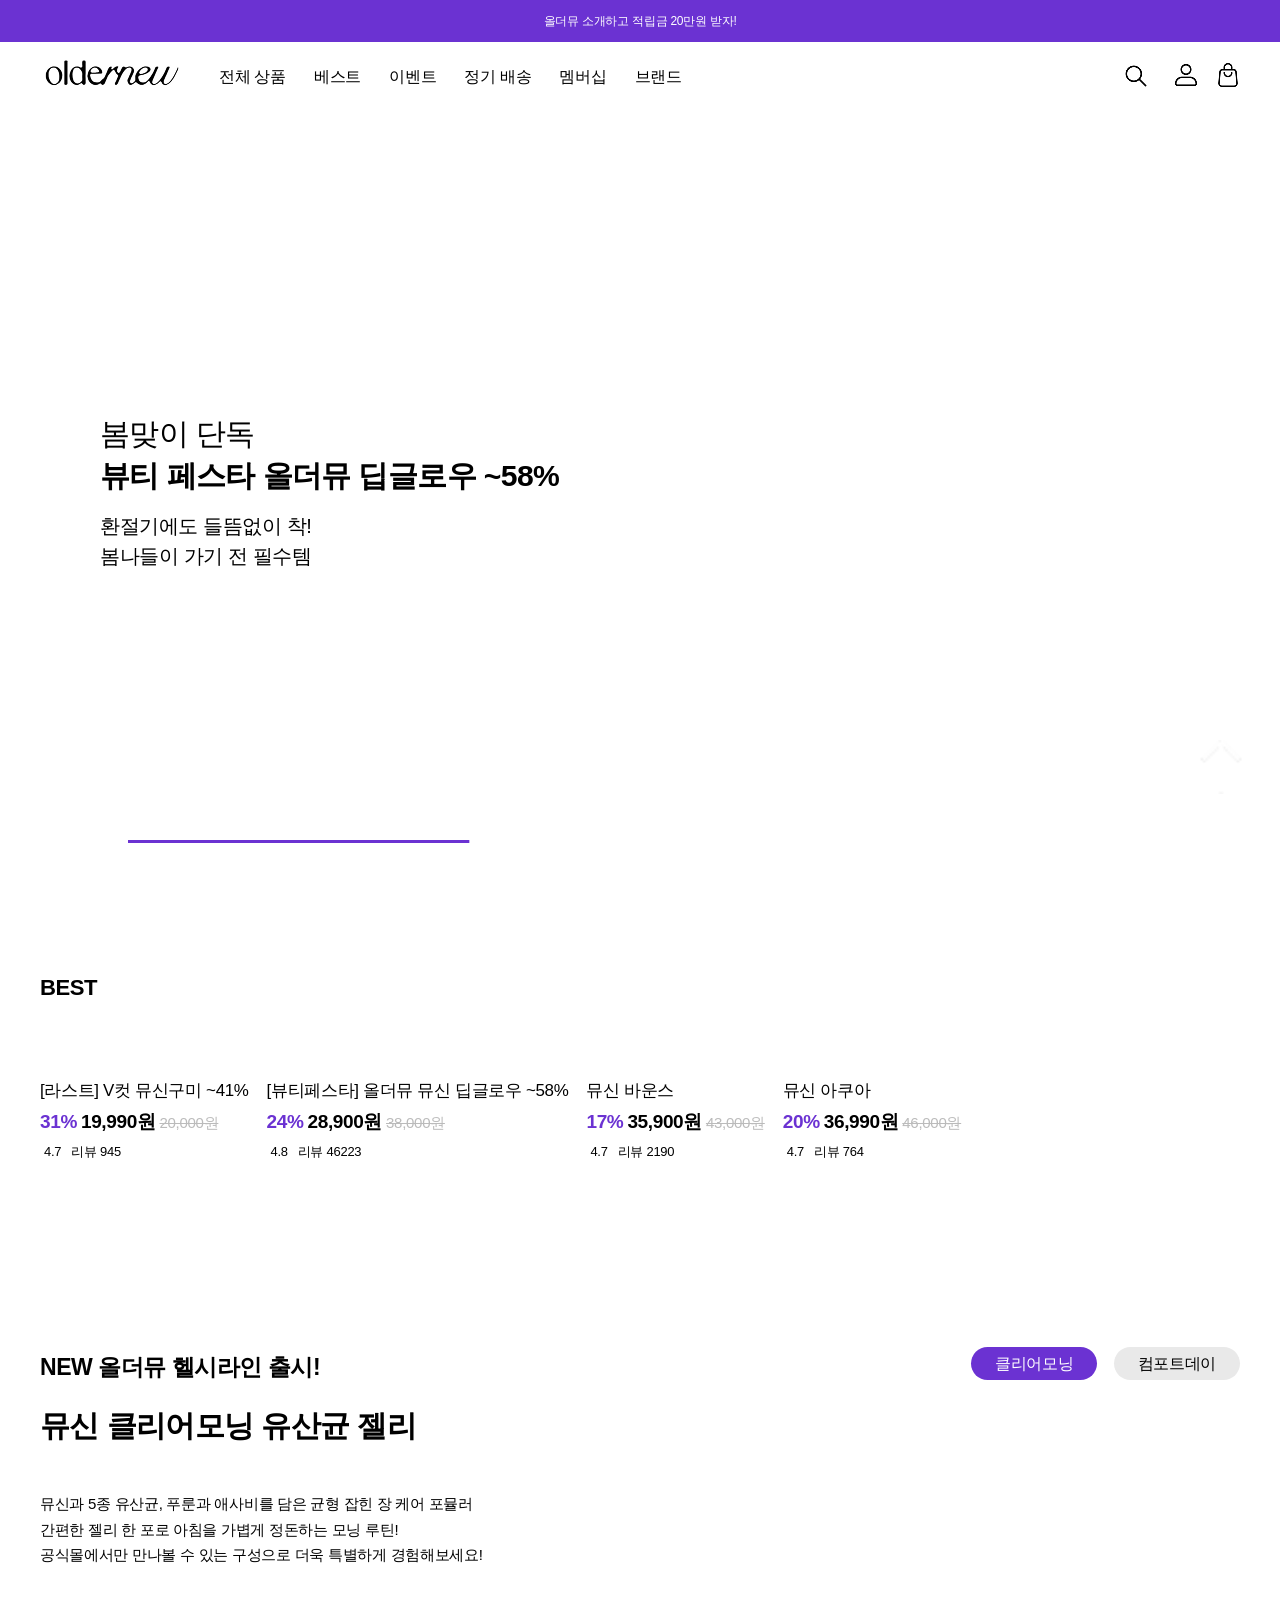
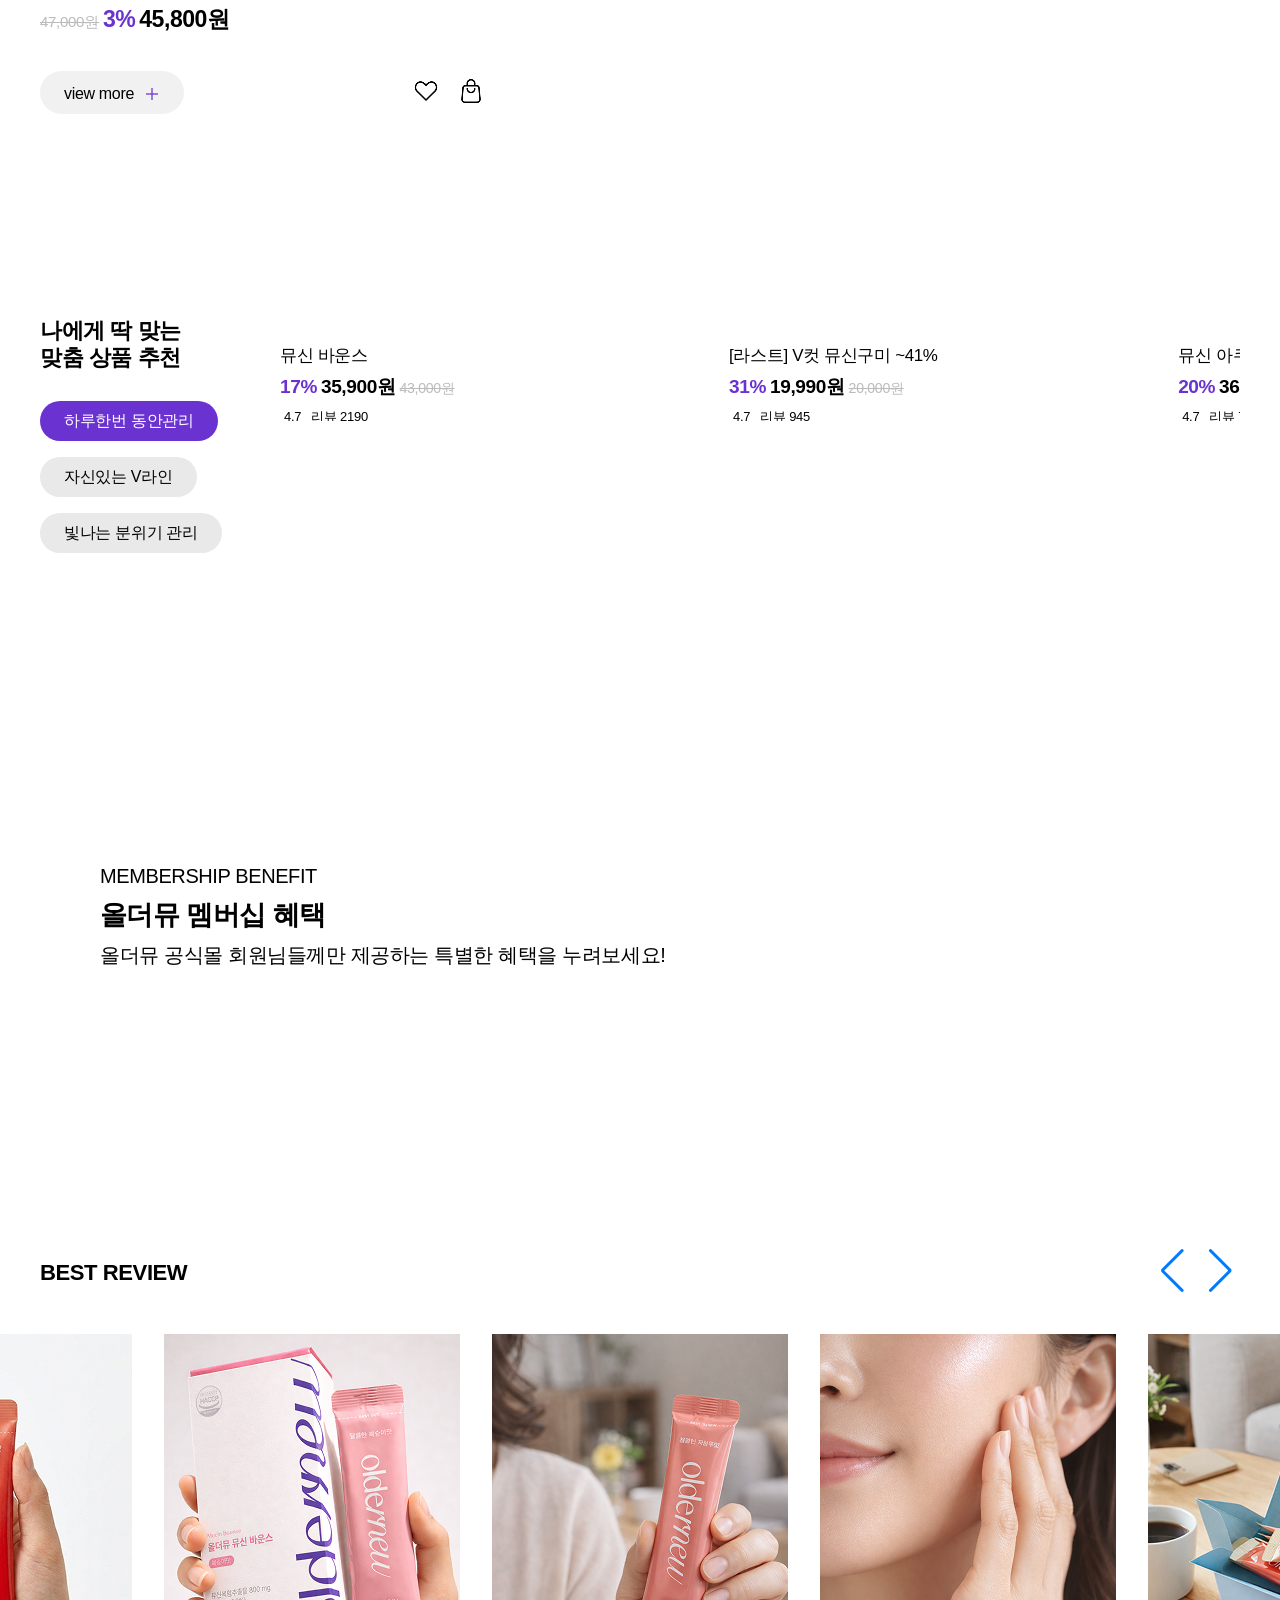
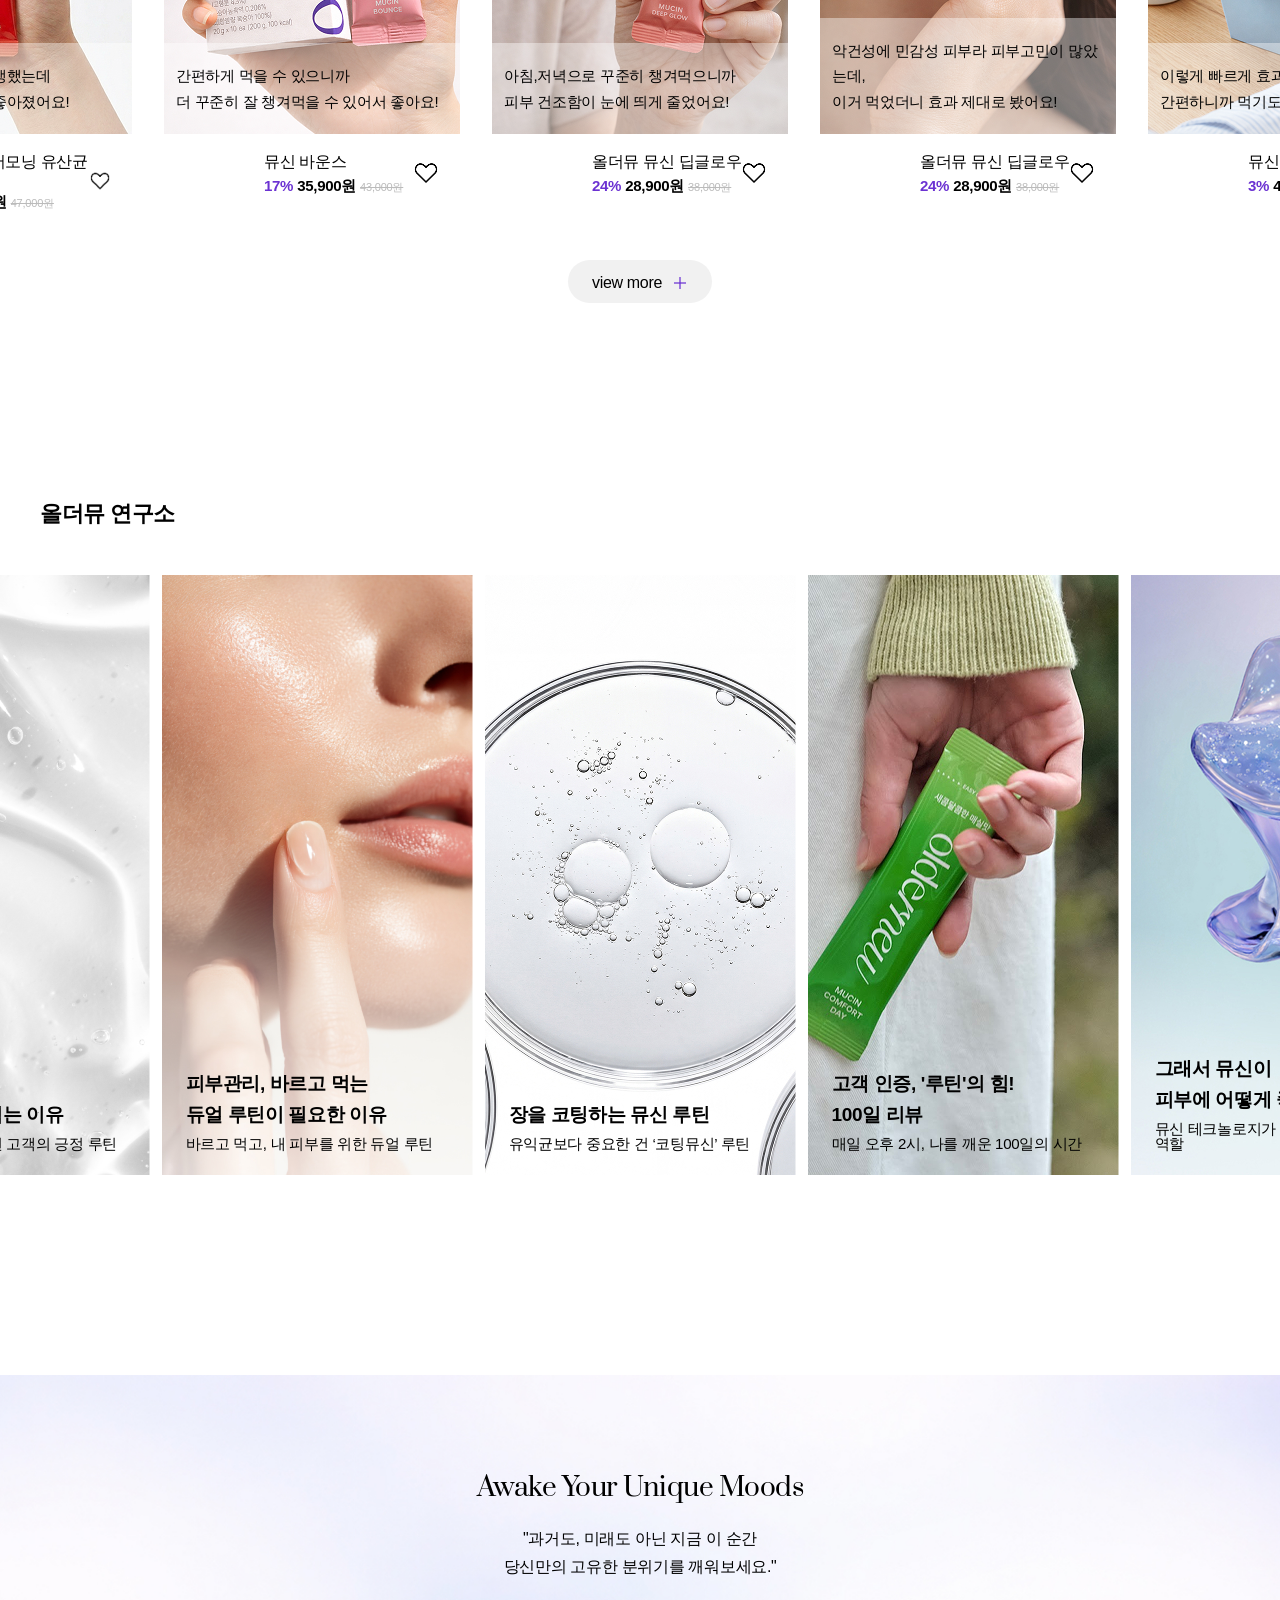
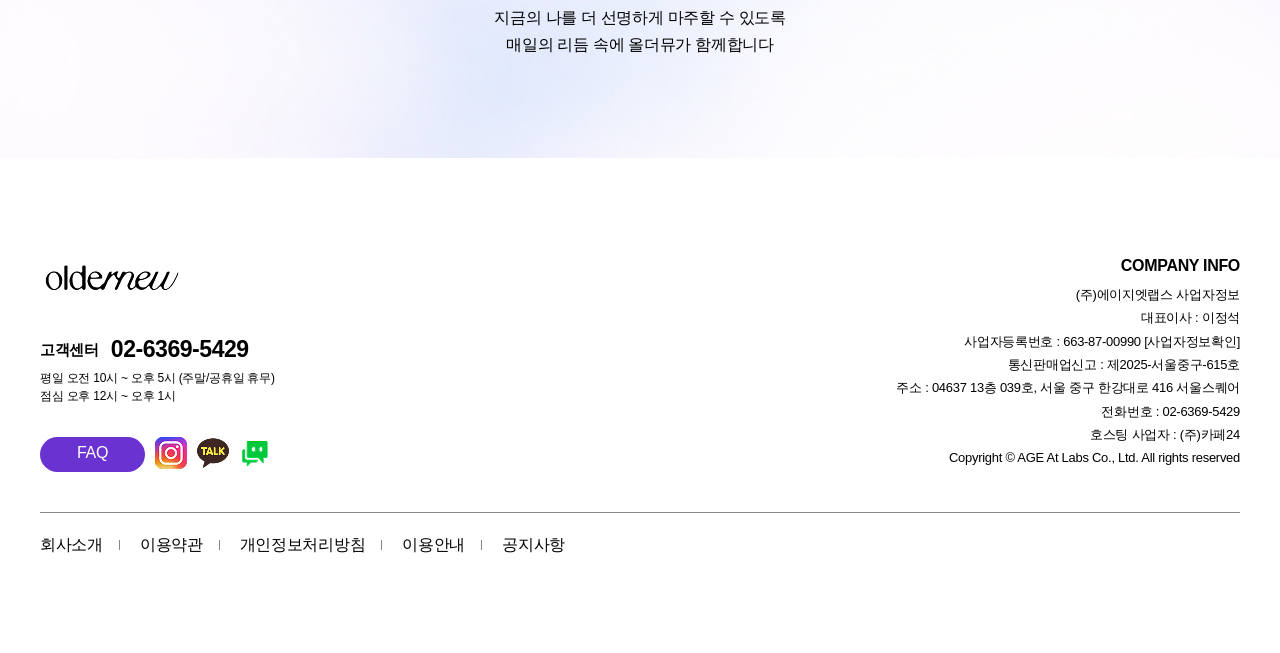
==== commit ac8b946c: "반응형 test3" ====
--- a/index.html
+++ b/index.html
@@ -15,7 +15,7 @@
     <meta name="keywords" content="">
     <title>올더뮤</title>
     <!-- 플러그인, 웹글꼴, 파비콘 -->
-    <!-- <link rel="shortcut icon" href="favicon.ico" type="image/x-icon"> -->
+    <link rel="shortcut icon" href="./images/common/favicon.png" type="image/x-icon">
     <!-- pretendard 웹글꼴 -->
     <link rel="stylesheet" as="style" crossorigin href="https://cdn.jsdelivr.net/gh/orioncactus/pretendard@v1.3.9/dist/web/static/pretendard-dynamic-subset.min.css" />
     <!-- prata 웹글꼴 -->
@@ -79,21 +79,23 @@
                 </div>
             </header>
         </div>
-        <div id="side_menu"><!-- 햄버거메뉴 클릭하면 보이는 영역 -->
-            <div class="menu_top">
-                    <div class="login">
-                        <a href="#">로그인 / 회원가입<img src="./images/common/next.png" alt=""></a>
-                        <p>지금 로그인/회원가입하고 풍성한 헤택을 받아보세요!</p>
-                    </div>
-                <button type="button" id="close_btn"><img src="./images/common/close.png" alt="메뉴 닫기"></button>
-            </div>
-            <nav class="gnb_mobile"><!-- mobile(js로 복붙) --></nav>
-            <div class="lnb">
-                <a href="#">비회원 주문조회</a>
-                <a href="#">고객센터</a>
-                <a href="#">공지사항</a>
-                <a href="#">도움말</a>
-                <a href="#">FAQ</a>
+        <div id="side_menu_wrap"><!-- 햄버거메뉴 클릭하면 보이는 영역 -->
+            <div class="side_menu">
+                <div class="menu_top">
+                        <div class="login">
+                            <a href="#">로그인 / 회원가입 <img src="./images/common/next.png" alt=""></a>
+                            <p>지금 로그인/회원가입하고 풍성한 헤택을 받아보세요!</p>
+                        </div>
+                    <button type="button" id="close_btn"><img src="./images/common/close.png" alt="메뉴 닫기"></button>
+                </div>
+                <nav class="gnb_mobile"><!-- mobile(js로 복붙) --></nav>
+                <div class="lnb">
+                    <a href="#">비회원 주문조회</a>
+                    <a href="#">고객센터</a>
+                    <a href="#">공지사항</a>
+                    <a href="#">도움말</a>
+                    <a href="#">FAQ</a>
+                </div>
             </div>
         </div>
         <div class="overlay"></div><!-- 모바일 환경에서 메뉴를 열었을때 뒷 배경이 어둡게 보이도록 함(클릭하면 메뉴 닫힘) -->
@@ -482,7 +484,7 @@
                     <div class="member_txt_box">
                         <p>MEMBERSHIP BENEFIT</p>
                         <h1>올더뮤 멤버십 혜택</h1>
-                        <p>올더뮤 공식몰 회원님들께만 제공하는 특별한 혜택을 누려보세요!</p>
+                        <p><span>올더뮤 공식몰 회원님들께만 제공하는 </span><span>특별한 혜택을 누려보세요!</span></p>
                     </div>
                 </a>
             </div>
--- a/styles/common.css
+++ b/styles/common.css
@@ -12,9 +12,23 @@
 }
 /* ========================================== 스크롤 시 화면이 부드럽게 올라감 */
 html {scroll-behavior: smooth;}
+/* ================================================================= 띠배너 */
+#wrap #top_bnr {
+    background-color: #6B32D2;
+    position: relative; z-index: 999;
+} /* bg */
+#wrap #top_bnr .top_bnr_swiper {height: 42px;}
+#wrap #top_bnr .top_bnr_swiper .swiper-wrapper {}
+#wrap #top_bnr .top_bnr_swiper .swiper-wrapper .swiper-slide {}
+#wrap #top_bnr .top_bnr_swiper .swiper-wrapper .swiper-slide a {
+    color: #fff; text-align: center; display: block; line-height: 42px; font-size: 0.75rem;
+}
+#wrap #top_bnr .top_bnr_swiper .swiper-wrapper .slide1 {}
+#wrap #top_bnr .top_bnr_swiper .swiper-wrapper .slide2 {}
+#wrap #top_bnr .top_bnr_swiper .swiper-wrapper .slide3 {}
 /* ===================================================== header */
-#wrap {min-width: 380px;}
-#wrap .header_bg {position: sticky; top: 0; z-index: 999; background: #fff; }
+#wrap {min-width: 350px; position: relative;}
+#wrap .header_bg {position: sticky; top: 0; z-index: 888; background: #fff; }
 #wrap .header_bg header {
     display: flex; align-items: center; justify-content: space-between; height: 70px;
     max-width: 1440px; margin: 0 auto;
@@ -44,19 +58,43 @@
 #wrap .header_bg header .h_right .user_box .user img {width: 100%;}
 #wrap .header_bg header .h_right .user_box .cart {display: inline-block; width: 24px;}
 #wrap .header_bg header .h_right .user_box .cart img {width: 100%;}
-/* 햄버거메뉴 클릭하면 보이는 영역 */
-#wrap #side_menu {display: none;} 
-#wrap #side_menu .menu_top {}
-#wrap #side_menu .menu_top .log_in {}
-#wrap #side_menu .menu_top .log_in a {}
-#wrap #side_menu .menu_top .log_in a img {}
-#wrap #side_menu .menu_top .log_in p {}
-#wrap #side_menu .menu_top #close_btn {}
-#wrap #side_menu .menu_top #close_btn img {}
-#wrap #side_menu .gnb_mobile {} /* mobile(js로 복붙) */
-#wrap #side_menu .lnb {}
-#wrap #side_menu .lnb a {}
-#wrap .overlay {} /* 모바일 환경에서 메뉴를 열었을때 뒷 배경이 어둡게 보이도록 함(클릭하면 메뉴 닫힘) */
+/* --------------------------------------------  햄버거메뉴 클릭하면 보이는 영역 */
+#wrap #side_menu_wrap {
+    display: none; position: absolute; top:42px; left: 0; min-width: 280px;
+    height: 100vh; width: 70vw; z-index: 999; background: #fff;
+} 
+#wrap #side_menu_wrap .side_menu {
+    width: 90%; margin: 0 auto; padding: 30px 0;
+}
+#wrap #side_menu_wrap .side_menu .menu_top {
+    display: flex; justify-content: space-between; align-items: center;
+    padding-bottom: 20px;
+} 
+#wrap #side_menu_wrap .side_menu .menu_top .login {}
+#wrap #side_menu_wrap .side_menu .menu_top .login a {font-weight: 500; display:block; margin-bottom:8px;}
+#wrap #side_menu_wrap .side_menu .menu_top .login a img {width: 14px;}
+#wrap #side_menu_wrap .side_menu .menu_top .login p {color: #666; font-size: 0.69rem;;}
+#wrap #side_menu_wrap .side_menu .menu_top #close_btn {}
+#wrap #side_menu_wrap .side_menu .menu_top #close_btn img {}
+#wrap #side_menu_wrap .side_menu .gnb_mobile {
+    padding: 30px 0;
+    border-top: 0.5px solid #bbb;
+    border-bottom: 0.5px solid #bbb;
+}
+#wrap #side_menu_wrap .side_menu .gnb_mobile > a {
+    display: block; margin-bottom: 26px;
+}
+#wrap #side_menu_wrap .side_menu .gnb_mobile > a:last-child {margin: 0;}
+#wrap #side_menu_wrap .side_menu .lnb {padding: 30px 0;} 
+#wrap #side_menu_wrap .side_menu .lnb a {
+    font-size: 0.88rem; color: #888; display: block;
+    margin-bottom: 18px;
+}
+#wrap .overlay {
+    display: none;
+    position: absolute; top: 0; left: 0; z-index: 888; background: rgba(0, 0, 0, 0.6);
+    width: 100%; height: 100%;
+} /* 모바일 환경에서 메뉴를 열었을때 뒷 배경이 어둡게 보이도록 함(클릭하면 메뉴 닫힘) */
 
 /* ================================================================================= footer */
 #wrap footer {
--- a/styles/index.css
+++ b/styles/index.css
@@ -1,17 +1,4 @@
 /* index.css */
-/* ================================================================= 띠배너 */
-#wrap #top_bnr {
-    background-color: #6B32D2;
-} /* bg */
-#wrap #top_bnr .top_bnr_swiper {height: 42px;}
-#wrap #top_bnr .top_bnr_swiper .swiper-wrapper {}
-#wrap #top_bnr .top_bnr_swiper .swiper-wrapper .swiper-slide {}
-#wrap #top_bnr .top_bnr_swiper .swiper-wrapper .swiper-slide a {
-    color: #fff; text-align: center; display: block; line-height: 42px; font-size: 0.75rem;
-}
-#wrap #top_bnr .top_bnr_swiper .swiper-wrapper .slide1 {}
-#wrap #top_bnr .top_bnr_swiper .swiper-wrapper .slide2 {}
-#wrap #top_bnr .top_bnr_swiper .swiper-wrapper .slide3 {}
 
 /* ===================================================================== main */
 #wrap main {}
@@ -43,7 +30,7 @@
 #wrap main #hero_bnr_wrap .hero_bnr_swiper .swiper-wrapper .swiper-slide {}
 #wrap main #hero_bnr_wrap .hero_bnr_swiper .swiper-wrapper .swiper-slide a {
     display: block; height: 85vh; position: relative;
-    background-position:right; background-size: cover; 
+    background-position: right; background-size: cover; 
 }
 #wrap main #hero_bnr_wrap .hero_bnr_swiper .swiper-wrapper .swiper-slide a .bnr_txt {position: absolute; top: 50%; left: 230px; transform: translateY(-50%);}
 #wrap main #hero_bnr_wrap .hero_bnr_swiper .swiper-wrapper .swiper-slide a .bnr_txt .title {margin-bottom: 28px;}
@@ -58,7 +45,7 @@
 #wrap main #hero_bnr_wrap .hero_bnr_swiper .swiper-wrapper .slide3 a {background-image: url(../images/main/hero_bnr3.jpg);}
 /* --------------------------- swiper-pagination */
 #wrap main #hero_bnr_wrap .hero_bnr_swiper .bar {
-    width: 870px; height: 3px; top: auto;
+    width: 80%; height: 3px; top: auto;
     bottom: 34px; left: 50%; transform: translateX(-50%);
     background: rgba(255, 255, 255, 0.8);
 }
@@ -105,7 +92,7 @@
 #wrap main #best_wrap .best_list .best_product .txt_box .review .review_count {}
 
 /* ================================================================================= 신제품 영역 */
-#wrap main #new_wrap {/* width: 1440px; */ margin: 0 auto 200px;}
+#wrap main #new_wrap {margin: 0 auto 200px;}
 /* --------------------------------------- 제목 + 탭 */
 #wrap main #new_wrap .new_title_tab {display: flex; justify-content: space-between; margin-bottom: 32px;}
 #wrap main #new_wrap .new_title_tab h1 {font-size: 1.44rem; font-weight: 600;}
@@ -116,7 +103,7 @@
 /* --------------------------------------- 탭 안 내용 공통 */
 #wrap main #new_wrap .new_product {display: flex; justify-content: space-between; align-items: center;}
 /* --------------------------------------- 탭 안 내용 공통 - 텍스트 박스 */
-#wrap main #new_wrap .new_product .new_txt_box {}
+#wrap main #new_wrap .new_product .new_txt_box {min-width: 358px; margin-right: 20px;}
 #wrap main #new_wrap .new_product .new_txt_box > * {margin-bottom: 40px;}
 #wrap main #new_wrap .new_product .new_txt_box:last-child {}
 #wrap main #new_wrap .new_product .new_txt_box h1 {font-size: 1.88rem; font-weight: 600; margin-bottom: 50px;}
@@ -145,7 +132,7 @@
 #wrap main #new_wrap .new_product .new_txt_box .more .like_cart a.like {margin-right: 16px;}
 #wrap main #new_wrap .new_product .new_txt_box .more .like_cart a img {width: 100%;}
 /* --------------------------------------- 탭 안 내용 공통 - 스와이퍼 */
-#wrap main #new_wrap .new_product .new_swiper {width: 60%; margin:0;}
+#wrap main #new_wrap .new_product .new_swiper {width:60%;margin: 0;}
 #wrap main #new_wrap .new_product .new_swiper .swiper-wrapper {}
 #wrap main #new_wrap .new_product .new_swiper .swiper-wrapper .swiper-slide {}
 #wrap main #new_wrap .new_product .new_swiper .swiper-wrapper .swiper-slide img {width: 100%;}
@@ -221,13 +208,14 @@
 #wrap main #membership_bnr_wrap {margin-bottom: 200px;}
 #wrap main #membership_bnr_wrap .membership_bnr {
     display: block; padding: 100px 300px;
-    background-position: right ; background-size: cover;
+    background-position: right; background-size: cover;
     background-image: url(../images/main/membership_bnr.jpg);
 }/* bg */
 #wrap main #membership_bnr_wrap .membership_bnr .member_txt_box {}
 #wrap main #membership_bnr_wrap .membership_bnr .member_txt_box p {font-size: 1.25rem; font-weight: 500;}
 #wrap main #membership_bnr_wrap .membership_bnr .member_txt_box h1 {font-size: 1.69rem; font-weight: 600; margin: 16px 0;}
 #wrap main #membership_bnr_wrap .membership_bnr .member_txt_box h1+p {}
+#wrap main #membership_bnr_wrap .membership_bnr .member_txt_box h1+p span {}
 
 /* ================================================================================= 베스트 리뷰 영역 */
 #wrap main #best_review_wrap {margin-bottom: 200px;}
--- a/styles/responsive.css
+++ b/styles/responsive.css
@@ -7,6 +7,10 @@
     #wrap main #best_review_wrap .review_title_btn,
     #wrap main #magazine_wrap h1,
     #wrap footer {padding:0 70px;}
+    /* 히어로배너 개별 slide */
+    #wrap main #hero_bnr_wrap .hero_bnr_swiper .swiper-wrapper .slide1 a {background-image: url(../images/main/hero_bnr1_L.jpg);}
+    #wrap main #hero_bnr_wrap .hero_bnr_swiper .swiper-wrapper .slide2 a {background-image: url(../images/main/hero_bnr2_L.jpg);}
+    #wrap main #hero_bnr_wrap .hero_bnr_swiper .swiper-wrapper .slide3 a {background-image: url(../images/main/hero_bnr3_L.jpg);}
     /* 멤버십 배너 영역 */
 }
 
@@ -41,10 +45,6 @@
     #wrap main #hero_bnr_wrap .hero_bnr_swiper .swiper-wrapper .swiper-slide a .bnr_txt .title h1 {font-weight: 700;}
     #wrap main #hero_bnr_wrap .hero_bnr_swiper .swiper-wrapper .swiper-slide a .bnr_txt .title span {display: block;}
     #wrap main #hero_bnr_wrap .hero_bnr_swiper .swiper-wrapper .swiper-slide a .bnr_txt > .detail {font-size: 1.25rem; line-height: 1.5;}
-    /* 히어로배너 개별 slide */
-    #wrap main #hero_bnr_wrap .hero_bnr_swiper .swiper-wrapper .slide1 a {background-image: url(../images/main/hero_bnr1_tablet.jpg);}
-    #wrap main #hero_bnr_wrap .hero_bnr_swiper .swiper-wrapper .slide2 a {background-image: url(../images/main/hero_bnr2_tablet.jpg);}
-    #wrap main #hero_bnr_wrap .hero_bnr_swiper .swiper-wrapper .slide3 a {background-image: url(../images/main/hero_bnr3_tablet.jpg);}
     /* 컨텐츠 제목 텍스트 값 조정 */
     #wrap main #best_wrap h1,
     #wrap main #recommendation_wrap .recommendation_left h1,
@@ -82,7 +82,7 @@
     #wrap main #new_wrap .new_title_tab h1 {font-size: 1.19rem; font-weight: 500;}
     #wrap main #new_wrap .new_title_tab .tab a {font-size: 0.81rem; margin-right: 12px;}
     #wrap main #new_wrap .new_product .new_txt_box > * {margin-bottom: 34px;}
-    #wrap main #new_wrap .new_product .new_txt_box h1 {font-size: 1.5rem; margin-bottom: 34px;}
+    #wrap main #new_wrap .new_product .new_txt_box h1 {font-size: 1.5rem;}
     #wrap main #new_wrap .new_product .new_txt_box .detail span {font-size: 0.88rem;}
     #wrap main #new_wrap .new_product .new_txt_box .price del {font-size: 0.69rem;}
     #wrap main #new_wrap .new_product .new_txt_box .price .discount {font-size: 1.06rem; margin: 3px;}
@@ -90,9 +90,6 @@
     #wrap main #new_wrap .new_product .new_txt_box .more .more_btn span {font-size: 0.88rem;}
     /* 상품 추천 영역 */
     #wrap main #recommendation_wrap .recommendation_left .tab a {font-size: 0.81rem;}
-    /* ------ 공통 텍스트 영역 */
-    #wrap main #recommendation_wrap .recommendation_right .swiper .swiper-wrapper .swiper-slide .txt_box {}
-    #wrap main #recommendation_wrap .recommendation_right .swiper .swiper-wrapper .swiper-slide .txt_box a {}
     #wrap main #recommendation_wrap .recommendation_right .swiper .swiper-wrapper .swiper-slide .txt_box a h2,
     #wrap main #recommendation_wrap .recommendation_right .swiper .swiper-wrapper .swiper-slide .txt_box a h2 span {font-size: 0.88rem; font-weight: 400;}
     #wrap main #recommendation_wrap .recommendation_right .swiper .swiper-wrapper .swiper-slide .txt_box a .price {margin: 9px 0;}
@@ -110,14 +107,12 @@
     #wrap main #membership_bnr_wrap .membership_bnr .member_txt_box h1 {font-size: 1.38rem;}
     #wrap main #membership_bnr_wrap .membership_bnr .member_txt_box h1+p {font-size: 0.88rem;}
     /* 베스트 리뷰 영역 */
-    #wrap main #best_review_wrap .review_swiper_wrap .review_swiper .swiper-wrapper .swiper-slide .review_photo_box {height: 343px;}
     #wrap main #best_review_wrap .review_swiper_wrap .review_swiper .swiper-wrapper .swiper-slide .review_photo_box .review_txt span {font-size: 0.81rem;}
     #wrap main #best_review_wrap .review_swiper_wrap .review_swiper .swiper-wrapper .swiper-slide .review_product .product .p_txt h2 {font-weight: 400;font-size: 0.88rem;}
     #wrap main #best_review_wrap .review_swiper_wrap .review_swiper .swiper-wrapper .swiper-slide .review_product .product .p_txt {margin-left: 16px;}
     #wrap main #best_review_wrap .review_swiper_wrap .review_swiper .swiper-wrapper .swiper-slide .review_product .like {width: 20px; margin-right: 16px;}
     #wrap main #best_review_wrap .more_btn span {font-size: 0.88rem;}
     /* 매거진 영역 */
-    #wrap main #magazine_wrap .magazine_swiper .swiper-wrapper .swiper-slide a {height: 390px;}
     #wrap main #magazine_wrap .magazine_swiper .swiper-wrapper .swiper-slide a dl {padding: 16px;}
     #wrap main #magazine_wrap .magazine_swiper .swiper-wrapper .swiper-slide a dl dt,
     #wrap main #magazine_wrap .magazine_swiper .swiper-wrapper .swiper-slide a dl dt span {font-size: 1rem;}
@@ -126,35 +121,15 @@
     #wrap main #brand_wrap .brand .brand_txt h1 {font-size: 1.38rem;}
     #wrap main #brand_wrap .brand .brand_txt h1+p {margin: 20px 0;}
     #wrap main #brand_wrap .brand .brand_txt p {font-size: 0.88rem;}
-    /* footer */
-}
-
-@media screen and (max-width:810px) {/* 너비가 810px 이하일때 */
+}
+
+@media screen and (max-width:800px) {/* 너비가 800px 이하일때 */
     /* header gnb가 감춰지고 햄버거 메뉴가 보임 */
     #wrap .header_bg header .h_left #menu_btn {display: block;}/* 전체메뉴 펼치기(햄버거 메뉴) */
     #wrap .header_bg header .h_left .gnb_pc {display: none;}
-    /* 신제품 영역 레이아웃 변경 */
-    #wrap main #new_wrap .new_product {flex-flow: column-reverse nowrap; justify-content: space-between; align-items: center;}
-    /* 상품 추천 영역  */
-    #wrap main #recommendation_wrap {flex-flow: column nowrap;}
-    #wrap main #recommendation_wrap .recommendation_left {margin-bottom: 20px;}
-    #wrap main #recommendation_wrap .recommendation_left h1 {margin-bottom: 14px;}
-    #wrap main #recommendation_wrap .recommendation_left h1 span {display: inline;}
-    #wrap main #recommendation_wrap .recommendation_left .tab {display: flex; gap: 10px;}
-    #wrap main #recommendation_wrap .recommendation_left .tab a {margin: 0;}
-    #wrap main #recommendation_wrap .recommendation_right {width: 100%;}
-}
-
-@media screen and (max-width:500px) {/* 너비가 400px 이하일때 */
-    /* 컨테이너 너비 조정 */
-    #wrap .header_bg header, 
-    #wrap main .container,
-    #wrap main #best_review_wrap .review_title_btn,
-    #wrap main #magazine_wrap h1,
-    #wrap footer {padding:0 15px;}
     /* 베스트 영역 */
     #wrap main #best_wrap .best_list {
-        display: grid; gap: 11px;
+        display: grid; gap: 20px;
         grid-template-areas:
         'best1 best2'
         'best3 best4';
@@ -163,4 +138,112 @@
     #wrap main #best_wrap .best_list .best2 {grid-area: best2;}
     #wrap main #best_wrap .best_list .best3 {grid-area: best3;}
     #wrap main #best_wrap .best_list .best4 {grid-area: best4;}
+    /* 신제품 영역 레이아웃 변경 */
+    #wrap main #new_wrap .new_product {flex-flow: column-reverse nowrap; gap: 20px;}
+    #wrap main #new_wrap .new_product .new_txt_box {width: 100%; margin-right: 0;}
+    #wrap main #new_wrap .new_product .new_swiper {width: 100%;}
+    #wrap main #new_wrap .new_product .new_swiper .swiper-wrapper .swiper-slide {}
+    /* 상품 추천 영역  */
+    #wrap main #recommendation_wrap {flex-flow: column nowrap;}
+    #wrap main #recommendation_wrap .recommendation_left {margin-bottom: 20px;}
+    #wrap main #recommendation_wrap .recommendation_left h1 {margin-bottom: 14px;} 
+    #wrap main #recommendation_wrap .recommendation_left h1 span {display: inline;}
+    #wrap main #recommendation_wrap .recommendation_left .tab {display: flex; gap: 10px;}
+    #wrap main #recommendation_wrap .recommendation_left .tab a {margin: 0;}
+    #wrap main #recommendation_wrap .recommendation_right {width: 100%;}
+    /* 멤버십 배너 영역 */
+    #wrap main #membership_bnr_wrap .membership_bnr {padding: 60px 40px;}
+    #wrap main #membership_bnr_wrap .membership_bnr .member_txt_box h1+p span {display: block; line-height: 1.4;}
+}
+
+@media screen and (max-width:660px) {/* 너비가 660px 이하일때 */
+    /* fab 숨김 처리 */
+    #wrap main #fab_wrap {display: none;}
+    /* 히어로배너의 경우  */
+    /* 히어로 배너 영역 */
+    #wrap main #hero_bnr_wrap .hero_bnr_swiper .swiper-wrapper .swiper-slide a {background-position: center;}
+    #wrap main #hero_bnr_wrap .hero_bnr_swiper .swiper-wrapper .swiper-slide a .bnr_txt {left: 40px; top: 30%;}
+    #wrap main #hero_bnr_wrap .hero_bnr_swiper .swiper-wrapper .swiper-slide a .bnr_txt .title {margin-bottom: 12px;}
+    #wrap main #hero_bnr_wrap .hero_bnr_swiper .swiper-wrapper .swiper-slide a .bnr_txt .title > * {font-size: 1.63rem;}
+    #wrap main #hero_bnr_wrap .hero_bnr_swiper .swiper-wrapper .swiper-slide a .bnr_txt .title p {margin-bottom: 12px;}
+    #wrap main #hero_bnr_wrap .hero_bnr_swiper .swiper-wrapper .swiper-slide a .bnr_txt .title h1 {font-weight: 600;}
+    #wrap main #hero_bnr_wrap .hero_bnr_swiper .swiper-wrapper .swiper-slide a .bnr_txt .title span {display: block;}
+    #wrap main #hero_bnr_wrap .hero_bnr_swiper .swiper-wrapper .swiper-slide a .bnr_txt > .detail {font-size: 1.25rem; line-height: 1.5;}
+    /* 히어로배너 개별 slide */
+    #wrap main #hero_bnr_wrap .hero_bnr_swiper .swiper-wrapper .slide1 a {background-image: url(../images/main/hero_bnr1_m.jpg);}
+    #wrap main #hero_bnr_wrap .hero_bnr_swiper .swiper-wrapper .slide2 a {background-image: url(../images/main/hero_bnr2_m.jpg);}
+    #wrap main #hero_bnr_wrap .hero_bnr_swiper .swiper-wrapper .slide3 a {background-image: url(../images/main/hero_bnr3_m.jpg);}
+
+    /* footer 영역 */
+    #wrap footer {display: block; }
+    #wrap footer .f_left {margin-bottom: 20px;}
+    #wrap footer .f_right {text-align: left; margin-bottom: 40px;}
+}
+
+@media screen and (max-width:550px) {/* 너비가 500px 이하일때 */
+    /* header 높이 */
+    #wrap .header_bg header {height: 56px;}
+    /* 로고 크기 */
+    #wrap .header_bg header .h_left h1 a {width: 120px;}
+    /* 컨테이너 너비 조정 */
+    #wrap .header_bg header, 
+    #wrap main .container,
+    #wrap main #best_review_wrap .review_title_btn,
+    #wrap main #magazine_wrap h1,
+    #wrap footer {padding:0 15px;}
+    /* 컨텐츠 제목 텍스트 값 조정 */
+    #wrap main #best_wrap h1,
+    #wrap main #recommendation_wrap .recommendation_left h1,
+    #wrap main #recommendation_wrap .recommendation_left h1 span,
+    #wrap main #best_review_wrap .review_title_btn h1,
+    #wrap main #magazine_wrap h1 {font-size: 1.13rem; font-weight: 600;}
+    /* 신제품 영역 */
+    #wrap main #new_wrap .new_title_tab {flex-flow: column nowrap; gap: 20px;}
+    #wrap main #new_wrap .new_title_tab h1 {font-size: 1rem;}
+    #wrap main #new_wrap .new_title_tab .tab a {font-size: 0.81rem; margin-right: 12px;}
+    #wrap main #new_wrap .new_product .new_txt_box > * {margin-bottom: 20px;}
+    #wrap main #new_wrap .new_product .new_txt_box h1 {font-size: 1.25rem; margin-bottom: 20px;}
+    #wrap main #new_wrap .new_product .new_txt_box .detail span {font-size: 0.81rem;}
+    /* 상품 추천 영역 */
+    #wrap main #recommendation_wrap .recommendation_left .tab a {font-size: 0.69rem; padding: 12px 16px;}
+    #wrap main #recommendation_wrap .recommendation_right .swiper .swiper-wrapper .swiper-slide .txt_box a h2,
+    #wrap main #recommendation_wrap .recommendation_right .swiper .swiper-wrapper .swiper-slide .txt_box a h2 span {font-size: 0.88rem; font-weight: 400;}
+    #wrap main #recommendation_wrap .recommendation_right .swiper .swiper-wrapper .swiper-slide .txt_box a .price {margin: 9px 0;}
+    #wrap main #recommendation_wrap .recommendation_right .swiper .swiper-wrapper .swiper-slide .txt_box a .price .discount {font-size: 1rem;}
+    #wrap main #recommendation_wrap .recommendation_right .swiper .swiper-wrapper .swiper-slide .txt_box a .price em {font-size: 1rem;}
+    #wrap main #recommendation_wrap .recommendation_right .swiper .swiper-wrapper .swiper-slide .txt_box a .price del {font-size: 0.75rem;}
+    #wrap main #recommendation_wrap .recommendation_right .swiper .swiper-wrapper .swiper-slide .txt_box .review {display: flex; align-items: center;}
+    #wrap main #recommendation_wrap .recommendation_right .swiper .swiper-wrapper .swiper-slide .txt_box .review > * {font-size: 0.75rem;}
+    #wrap main #recommendation_wrap .recommendation_right .swiper .swiper-wrapper .swiper-slide .txt_box .review img {width: 14px;}
+    #wrap main #recommendation_wrap .recommendation_right .swiper .swiper-wrapper .swiper-slide .txt_box .review span {transform: translateY(1px);}
+    #wrap main #recommendation_wrap .recommendation_right .swiper .swiper-wrapper .swiper-slide .txt_box .review .rating {margin: 0 4px;}
+
+    /* 베스트 리뷰 영역 */
+    #wrap main #best_review_wrap .review_swiper_wrap .review_swiper .swiper-wrapper .swiper-slide .review_photo_box .review_txt span {font-size: 0.69rem;}
+    #wrap main #best_review_wrap .review_swiper_wrap .review_swiper .swiper-wrapper .swiper-slide .review_product .product .p_txt h2 {font-size: 0.75rem;}
+    #wrap main #best_review_wrap .review_swiper_wrap .review_swiper .swiper-wrapper .swiper-slide .review_product .product .p_txt {margin-left: 10px;}
+    #wrap main #best_review_wrap .review_swiper_wrap .review_swiper .swiper-wrapper .swiper-slide .review_product .like {margin-right: 10px;}
+    #wrap main #best_review_wrap .more_btn span {font-size: 0.88rem;}
+
+    /* 멤버십 배너 영역 */
+    #wrap main #membership_bnr_wrap .membership_bnr {padding: 40px 20px; background-image: url(../images/main/membership_bnr_m.jpg);}
+    #wrap main #membership_bnr_wrap .membership_bnr .member_txt_box p {font-size: 0.75rem;}
+    #wrap main #membership_bnr_wrap .membership_bnr .member_txt_box h1 {font-size: 0.88rem; margin: 8px 0;}
+    #wrap main #membership_bnr_wrap .membership_bnr .member_txt_box h1+p {font-size: 0.69rem;}
+    
+    /* 브랜드 영역 */
+    #wrap main #brand_wrap .brand .brand_txt h1 {font-size: 1.13rem;}
+    #wrap main #brand_wrap .brand .brand_txt p {font-size: 0.69rem;}
+
+    /* footer */
+    #wrap footer .f_left .customer_service {margin:16px 0;}
+    #wrap footer .f_left .customer_service address .label {font-size:0.88rem;}
+    #wrap footer .f_left .customer_service address .tel {font-size:1.13rem;}
+    #wrap footer .f_left .customer_service .tel_time,
+    #wrap footer .f_left .customer_support a.faq,
+    #wrap footer .f_right p,
+    #wrap footer .f_right address {font-size: 0.69rem;}
+    #wrap footer .f_right h2 {font-size:0.88rem; font-weight: 500;}
+    #wrap footer .f_bottom {text-align: center;}
+    #wrap footer .f_bottom a {font-size: 0.69rem;}
 }
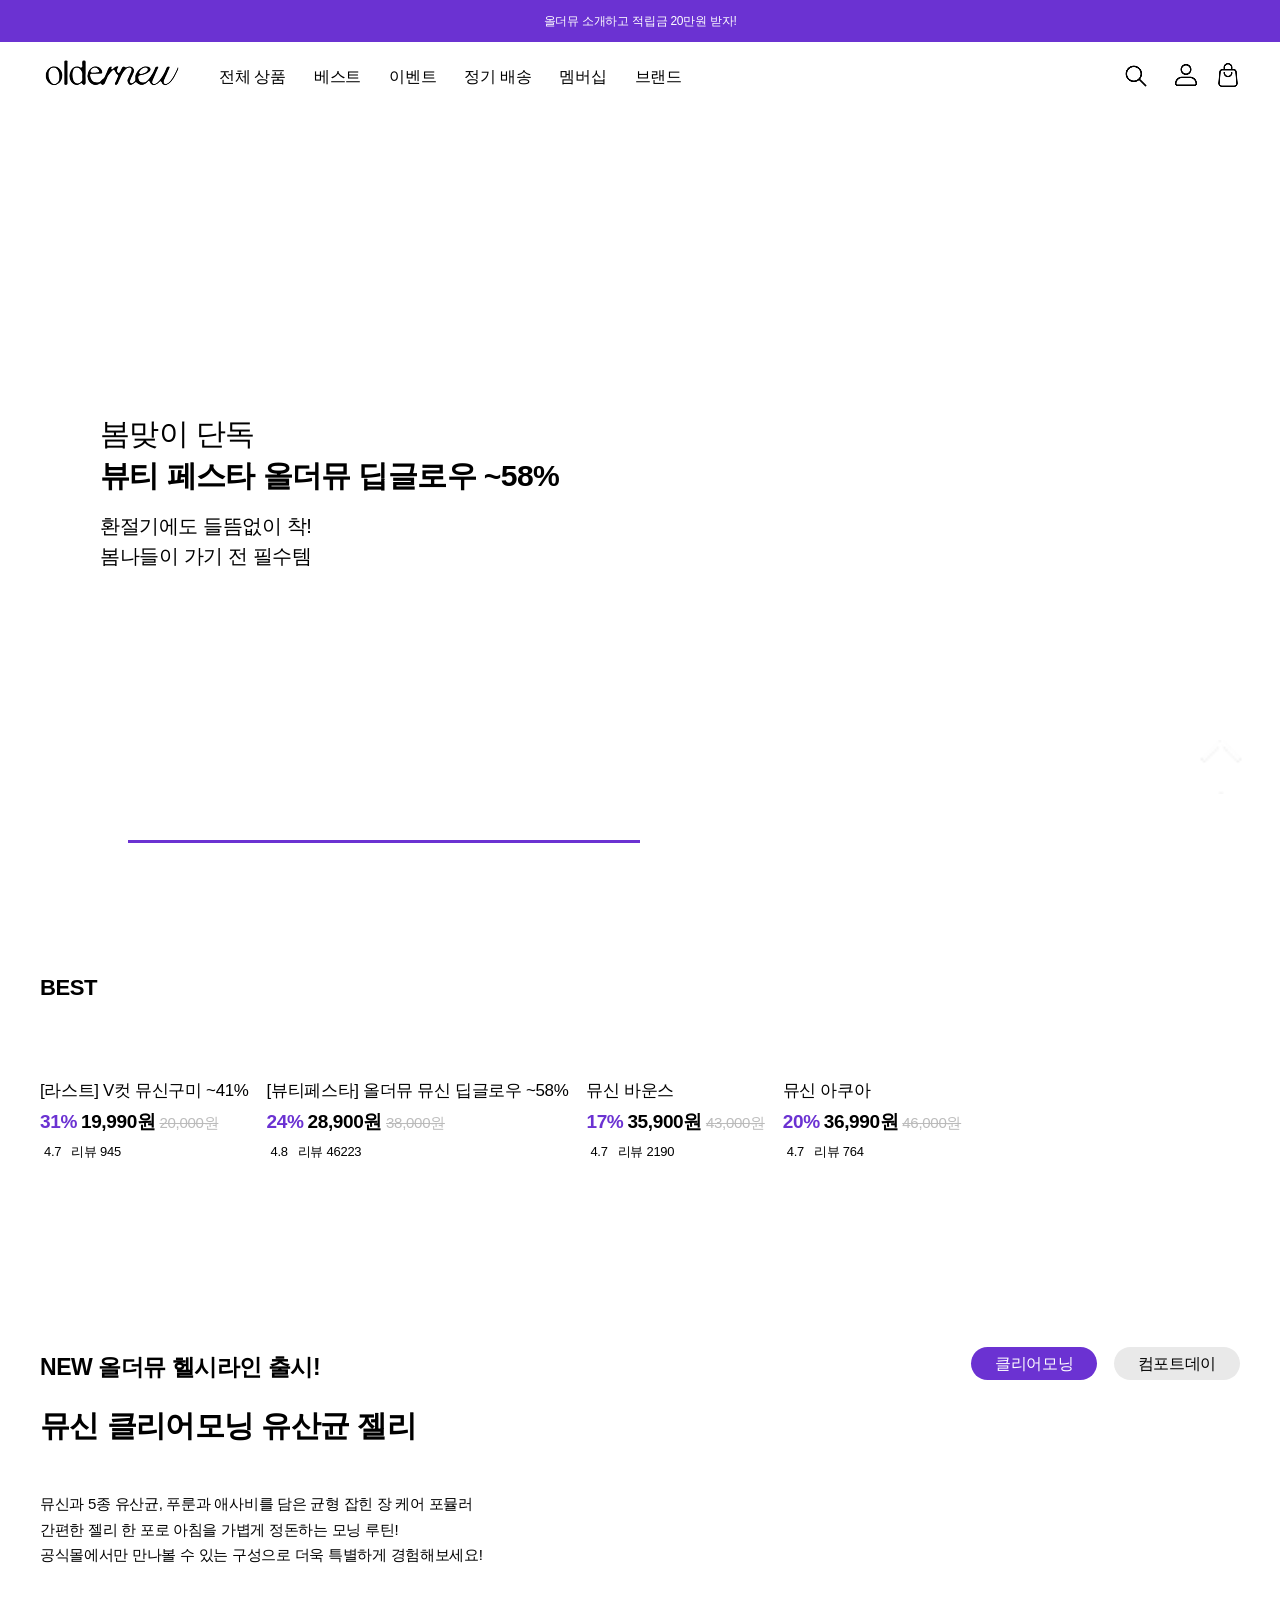
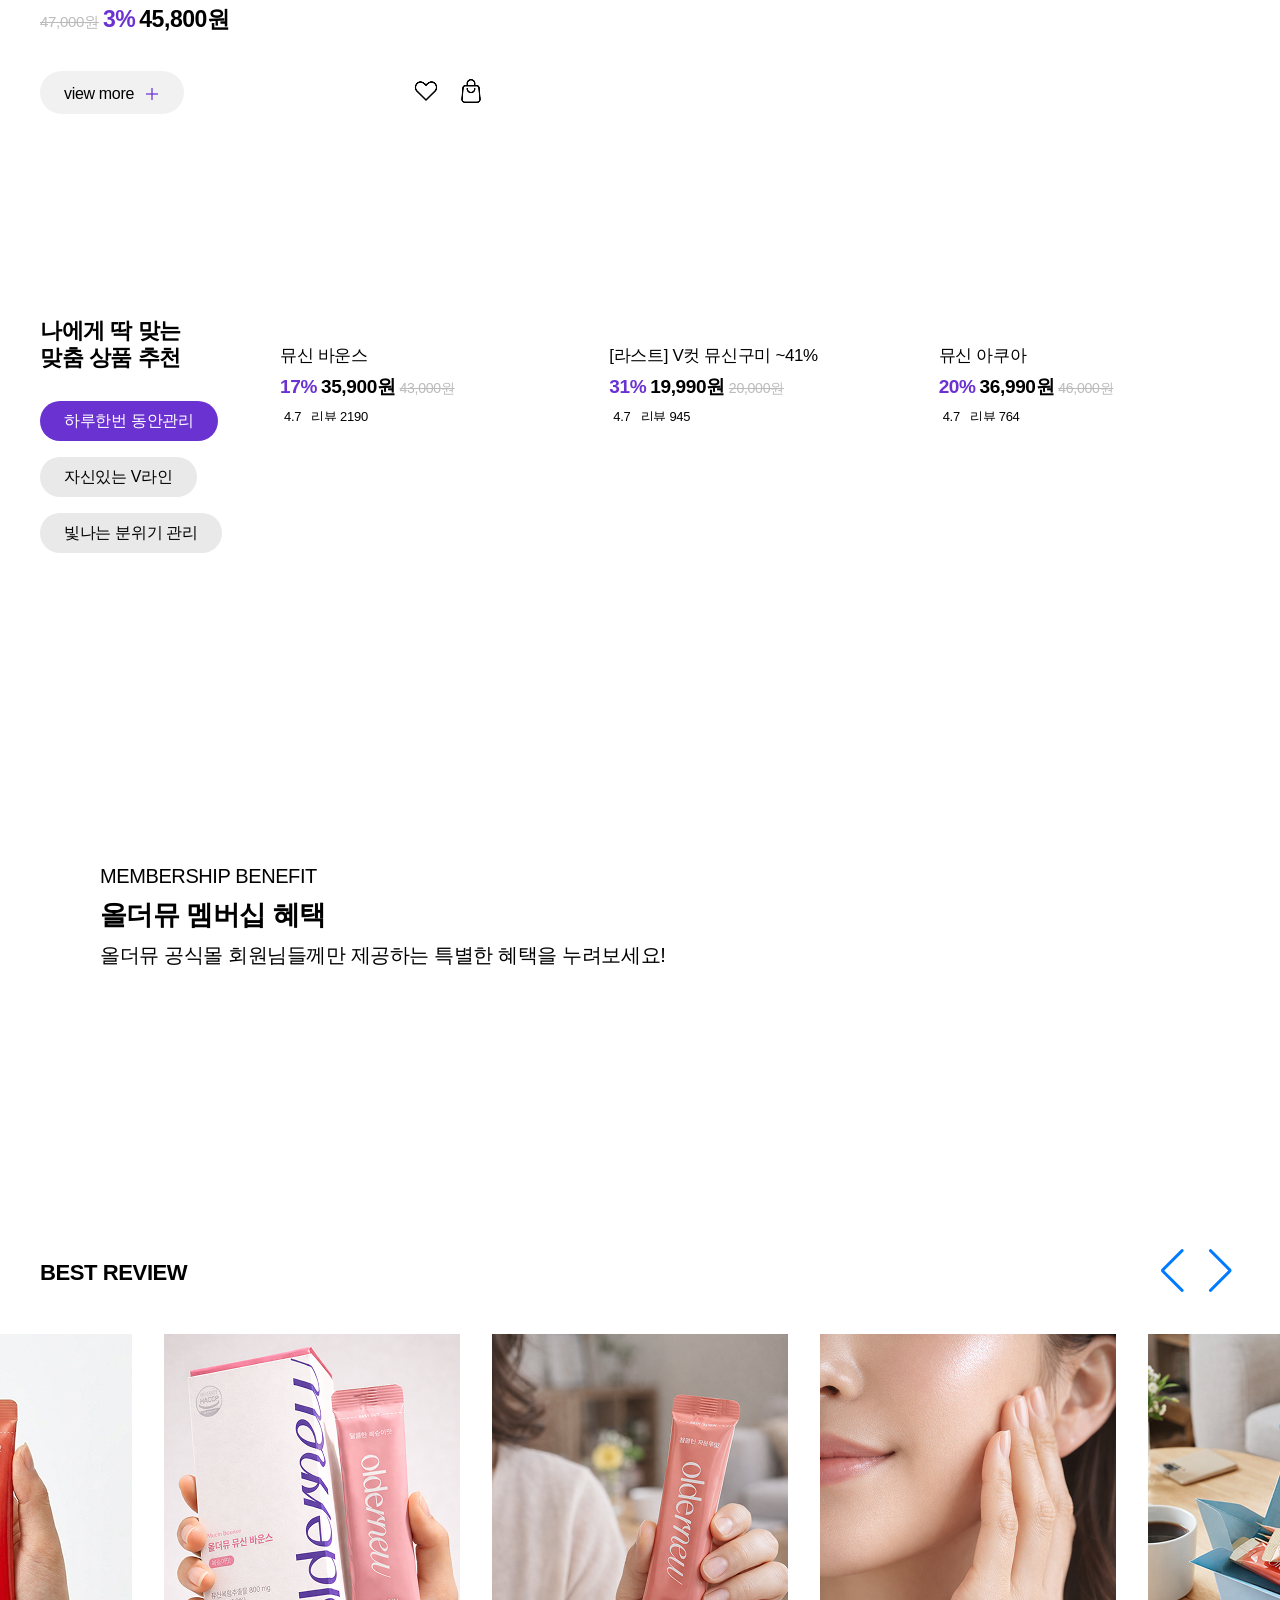
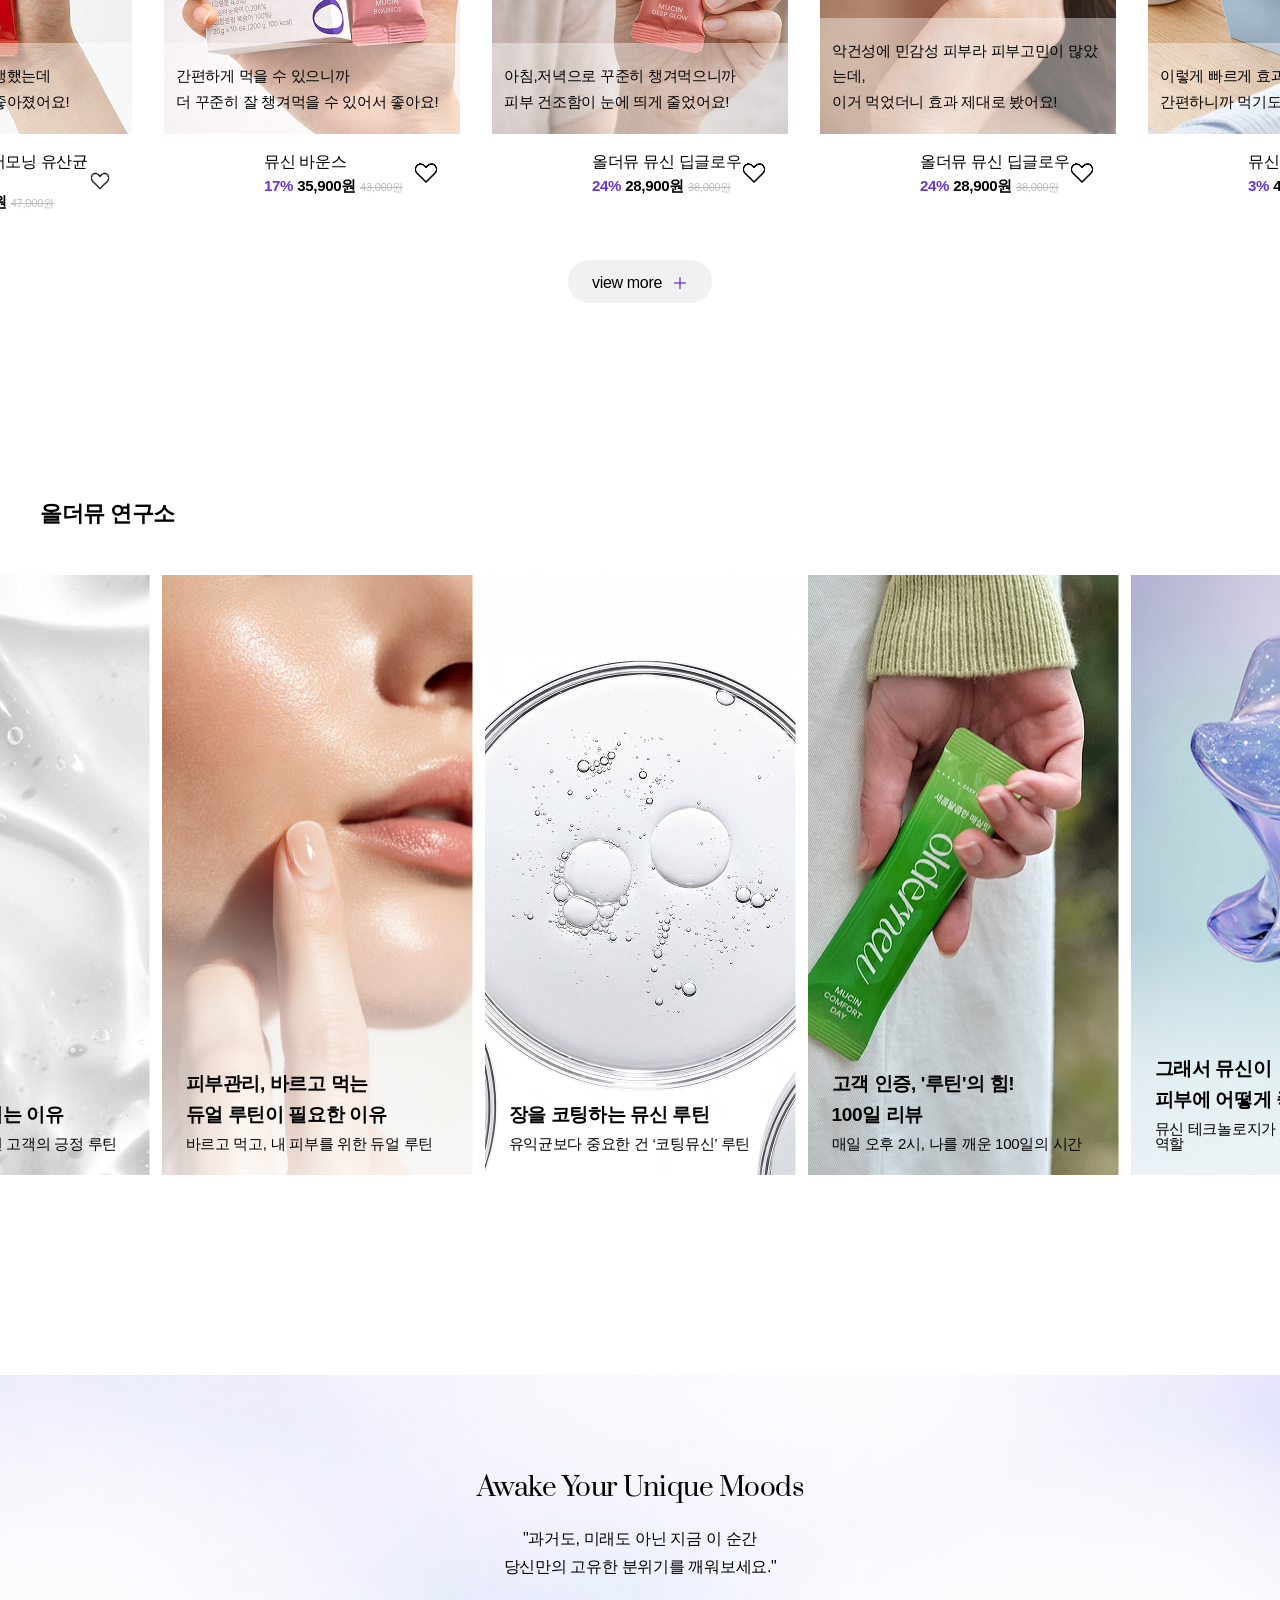
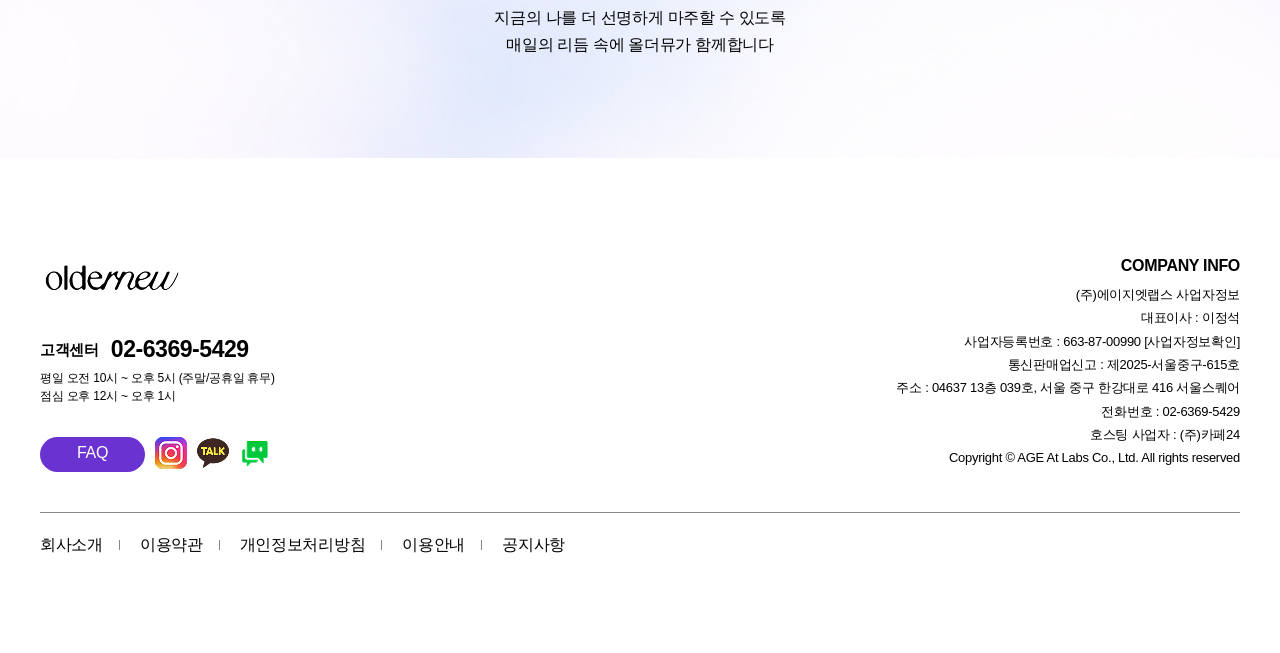
==== commit 49c77403: "반응형 문제 수정" ====
--- a/index.html
+++ b/index.html
@@ -129,17 +129,6 @@
                                 </div>
                             </a>
                         </div>
-                        <div class="swiper-slide slide3">
-                            <a href="#"><!-- bg -->
-                                <div class="bnr_txt">
-                                    <div class="title">
-                                        <p>가벼운 하루의 시작</p>
-                                        <h1><span>올더뮤 뮤신 </span>클리어모닝 신제품 출시!</h1>
-                                    </div>
-                                    <p class="detail">아침마다 화장실 스트레스 없이 편안하게<br>뮤신+유산균5종+푸룬+애사비</p>
-                                </div>
-                            </a>
-                        </div>
                     </div>
                     <div class="swiper-pagination bar"></div>
                 </div>
--- a/styles/common.css
+++ b/styles/common.css
@@ -12,10 +12,12 @@
 }
 /* ========================================== 스크롤 시 화면이 부드럽게 올라감 */
 html {scroll-behavior: smooth;}
+/* ================================================= */
+body{/* overflow: hidden; */}
 /* ================================================================= 띠배너 */
 #wrap #top_bnr {
     background-color: #6B32D2;
-    position: relative; z-index: 999;
+    position: relative; z-index: 888;
 } /* bg */
 #wrap #top_bnr .top_bnr_swiper {height: 42px;}
 #wrap #top_bnr .top_bnr_swiper .swiper-wrapper {}
@@ -60,22 +62,22 @@
 #wrap .header_bg header .h_right .user_box .cart img {width: 100%;}
 /* --------------------------------------------  햄버거메뉴 클릭하면 보이는 영역 */
 #wrap #side_menu_wrap {
-    display: none; position: absolute; top:42px; left: 0; min-width: 280px;
+    display: none; position: fixed; top: 0; left: 0; min-width: 280px;
     height: 100vh; width: 70vw; z-index: 999; background: #fff;
 } 
 #wrap #side_menu_wrap .side_menu {
-    width: 90%; margin: 0 auto; padding: 30px 0;
+    width: 90%; margin: 0 auto; padding: 50px 0;
 }
 #wrap #side_menu_wrap .side_menu .menu_top {
-    display: flex; justify-content: space-between; align-items: center;
+    display: flex; justify-content: space-between; align-items: flex-start;
     padding-bottom: 20px;
 } 
 #wrap #side_menu_wrap .side_menu .menu_top .login {}
-#wrap #side_menu_wrap .side_menu .menu_top .login a {font-weight: 500; display:block; margin-bottom:8px;}
+#wrap #side_menu_wrap .side_menu .menu_top .login a {font-weight: 500; display:block; margin-bottom:10px;}
 #wrap #side_menu_wrap .side_menu .menu_top .login a img {width: 14px;}
 #wrap #side_menu_wrap .side_menu .menu_top .login p {color: #666; font-size: 0.69rem;;}
 #wrap #side_menu_wrap .side_menu .menu_top #close_btn {}
-#wrap #side_menu_wrap .side_menu .menu_top #close_btn img {}
+#wrap #side_menu_wrap .side_menu .menu_top #close_btn img {width: 20px;}
 #wrap #side_menu_wrap .side_menu .gnb_mobile {
     padding: 30px 0;
     border-top: 0.5px solid #bbb;
--- a/styles/index.css
+++ b/styles/index.css
@@ -42,7 +42,6 @@
 /* --------------------------- 개별 slide */
 #wrap main #hero_bnr_wrap .hero_bnr_swiper .swiper-wrapper .slide1 a {background-image: url(../images/main/hero_bnr1.jpg);}
 #wrap main #hero_bnr_wrap .hero_bnr_swiper .swiper-wrapper .slide2 a {background-image: url(../images/main/hero_bnr2.jpg);}
-#wrap main #hero_bnr_wrap .hero_bnr_swiper .swiper-wrapper .slide3 a {background-image: url(../images/main/hero_bnr3.jpg);}
 /* --------------------------- swiper-pagination */
 #wrap main #hero_bnr_wrap .hero_bnr_swiper .bar {
     width: 80%; height: 3px; top: auto;
--- a/styles/responsive.css
+++ b/styles/responsive.css
@@ -10,7 +10,6 @@
     /* 히어로배너 개별 slide */
     #wrap main #hero_bnr_wrap .hero_bnr_swiper .swiper-wrapper .slide1 a {background-image: url(../images/main/hero_bnr1_L.jpg);}
     #wrap main #hero_bnr_wrap .hero_bnr_swiper .swiper-wrapper .slide2 a {background-image: url(../images/main/hero_bnr2_L.jpg);}
-    #wrap main #hero_bnr_wrap .hero_bnr_swiper .swiper-wrapper .slide3 a {background-image: url(../images/main/hero_bnr3_L.jpg);}
     /* 멤버십 배너 영역 */
 }
 
@@ -55,7 +54,7 @@
     #wrap main #membership_bnr_wrap .membership_bnr {padding: 97px 100px;}
 }
 
-@media screen and (max-width:1040px) {/* 너비가 1024px 이하일때 */
+@media screen and (max-width:1040px) {/* 너비가 1040px 이하일때 */
     /* 컨테이너 너비 조정 */
     #wrap .header_bg header, 
     #wrap main .container,
@@ -77,6 +76,9 @@
     #wrap main #best_wrap .best_list .best_product .txt_box .review img {width: 14px;}
     #wrap main #best_wrap .best_list .best_product .txt_box .review span {font-size: 0.75rem; transform: translateY(1px);}
     #wrap main #best_wrap .best_list .best_product .txt_box .review .rating {margin:0 4px;}
+    /* ------------------- 이미지 호버 시에  보이는 아이콘 */
+    #wrap main #best_wrap .best_list .best_product .photo_box .like_cart a.like {margin-right: 12px;}
+    #wrap main #best_wrap .best_list .best_product .photo_box .like_cart a img {width: 20px;} 
     /* 신제품 영역 */
     #wrap main #new_wrap .new_title_tab {margin-bottom: 30px;}
     #wrap main #new_wrap .new_title_tab h1 {font-size: 1.19rem; font-weight: 500;}
@@ -101,6 +103,9 @@
     #wrap main #recommendation_wrap .recommendation_right .swiper .swiper-wrapper .swiper-slide .txt_box .review img {width: 14px;}
     #wrap main #recommendation_wrap .recommendation_right .swiper .swiper-wrapper .swiper-slide .txt_box .review span {transform: translateY(1px);}
     #wrap main #recommendation_wrap .recommendation_right .swiper .swiper-wrapper .swiper-slide .txt_box .review .rating {margin: 0 4px;}
+    /* ------------------- 이미지 호버 시에  보이는 아이콘 */
+    #wrap main #recommendation_wrap .recommendation_right .swiper .swiper-wrapper .swiper-slide .photo_box .like_cart a.like {margin-right: 12px;}
+    #wrap main #recommendation_wrap .recommendation_right .swiper .swiper-wrapper .swiper-slide .photo_box .like_cart a img {width: 20px;} 
     /* 멤버십 배너 영역 */
     #wrap main #membership_bnr_wrap .membership_bnr {padding: 97px 60px;}
     #wrap main #membership_bnr_wrap .membership_bnr .member_txt_box p {font-size: 1.06rem;}
@@ -127,6 +132,13 @@
     /* header gnb가 감춰지고 햄버거 메뉴가 보임 */
     #wrap .header_bg header .h_left #menu_btn {display: block;}/* 전체메뉴 펼치기(햄버거 메뉴) */
     #wrap .header_bg header .h_left .gnb_pc {display: none;}
+    /* 히어로 배너 */
+    #wrap main #hero_bnr_wrap .hero_bnr_swiper .swiper-wrapper .swiper-slide a {background-position: center;}
+    #wrap main #hero_bnr_wrap .hero_bnr_swiper .swiper-wrapper .swiper-slide a .bnr_txt {left: 40px; top: 30%;}
+    /* 히어로배너 개별 slide */
+    #wrap main #hero_bnr_wrap .hero_bnr_swiper .swiper-wrapper .slide1 a {background-image: url(../images/main/hero_bnr1_m.jpg);}
+    #wrap main #hero_bnr_wrap .hero_bnr_swiper .swiper-wrapper .slide2 a {background-image: url(../images/main/hero_bnr2_m.jpg);}
+
     /* 베스트 영역 */
     #wrap main #best_wrap .best_list {
         display: grid; gap: 20px;
@@ -159,7 +171,6 @@
 @media screen and (max-width:660px) {/* 너비가 660px 이하일때 */
     /* fab 숨김 처리 */
     #wrap main #fab_wrap {display: none;}
-    /* 히어로배너의 경우  */
     /* 히어로 배너 영역 */
     #wrap main #hero_bnr_wrap .hero_bnr_swiper .swiper-wrapper .swiper-slide a {background-position: center;}
     #wrap main #hero_bnr_wrap .hero_bnr_swiper .swiper-wrapper .swiper-slide a .bnr_txt {left: 40px; top: 30%;}
@@ -169,10 +180,13 @@
     #wrap main #hero_bnr_wrap .hero_bnr_swiper .swiper-wrapper .swiper-slide a .bnr_txt .title h1 {font-weight: 600;}
     #wrap main #hero_bnr_wrap .hero_bnr_swiper .swiper-wrapper .swiper-slide a .bnr_txt .title span {display: block;}
     #wrap main #hero_bnr_wrap .hero_bnr_swiper .swiper-wrapper .swiper-slide a .bnr_txt > .detail {font-size: 1.25rem; line-height: 1.5;}
-    /* 히어로배너 개별 slide */
-    #wrap main #hero_bnr_wrap .hero_bnr_swiper .swiper-wrapper .slide1 a {background-image: url(../images/main/hero_bnr1_m.jpg);}
-    #wrap main #hero_bnr_wrap .hero_bnr_swiper .swiper-wrapper .slide2 a {background-image: url(../images/main/hero_bnr2_m.jpg);}
-    #wrap main #hero_bnr_wrap .hero_bnr_swiper .swiper-wrapper .slide3 a {background-image: url(../images/main/hero_bnr3_m.jpg);}
+
+    /* 상품 추천 영역 */
+    /* ------------------- 이미지 호버 시에  보이는 아이콘 */
+    #wrap main #recommendation_wrap .recommendation_right .swiper .swiper-wrapper .swiper-slide .photo_box .like_cart a {padding: 8px;}
+    #wrap main #recommendation_wrap .recommendation_right .swiper .swiper-wrapper .swiper-slide .photo_box .like_cart a.like {margin-right: 4px;}
+    #wrap main #recommendation_wrap .recommendation_right .swiper .swiper-wrapper .swiper-slide .photo_box .like_cart a img {width: 18px;} 
+
 
     /* footer 영역 */
     #wrap footer {display: block; }
@@ -197,6 +211,11 @@
     #wrap main #recommendation_wrap .recommendation_left h1 span,
     #wrap main #best_review_wrap .review_title_btn h1,
     #wrap main #magazine_wrap h1 {font-size: 1.13rem; font-weight: 600;}
+    /* 베스트 영역 */
+    /* ------------------- 이미지 호버 시에  보이는 아이콘 */
+    #wrap main #best_wrap .best_list .best_product .photo_box .like_cart a {padding: 8px;}
+    #wrap main #best_wrap .best_list .best_product .photo_box .like_cart a.like {margin-right: 4px;}
+    #wrap main #best_wrap .best_list .best_product .photo_box .like_cart a img {width: 18px;} 
     /* 신제품 영역 */
     #wrap main #new_wrap .new_title_tab {flex-flow: column nowrap; gap: 20px;}
     #wrap main #new_wrap .new_title_tab h1 {font-size: 1rem;}
@@ -231,6 +250,9 @@
     #wrap main #membership_bnr_wrap .membership_bnr .member_txt_box h1 {font-size: 0.88rem; margin: 8px 0;}
     #wrap main #membership_bnr_wrap .membership_bnr .member_txt_box h1+p {font-size: 0.69rem;}
     
+    /* 매거진 영역 */
+    #wrap main #magazine_wrap .magazine_swiper .swiper-wrapper .swiper-slide a {height: 390px;}
+    
     /* 브랜드 영역 */
     #wrap main #brand_wrap .brand .brand_txt h1 {font-size: 1.13rem;}
     #wrap main #brand_wrap .brand .brand_txt p {font-size: 0.69rem;}
